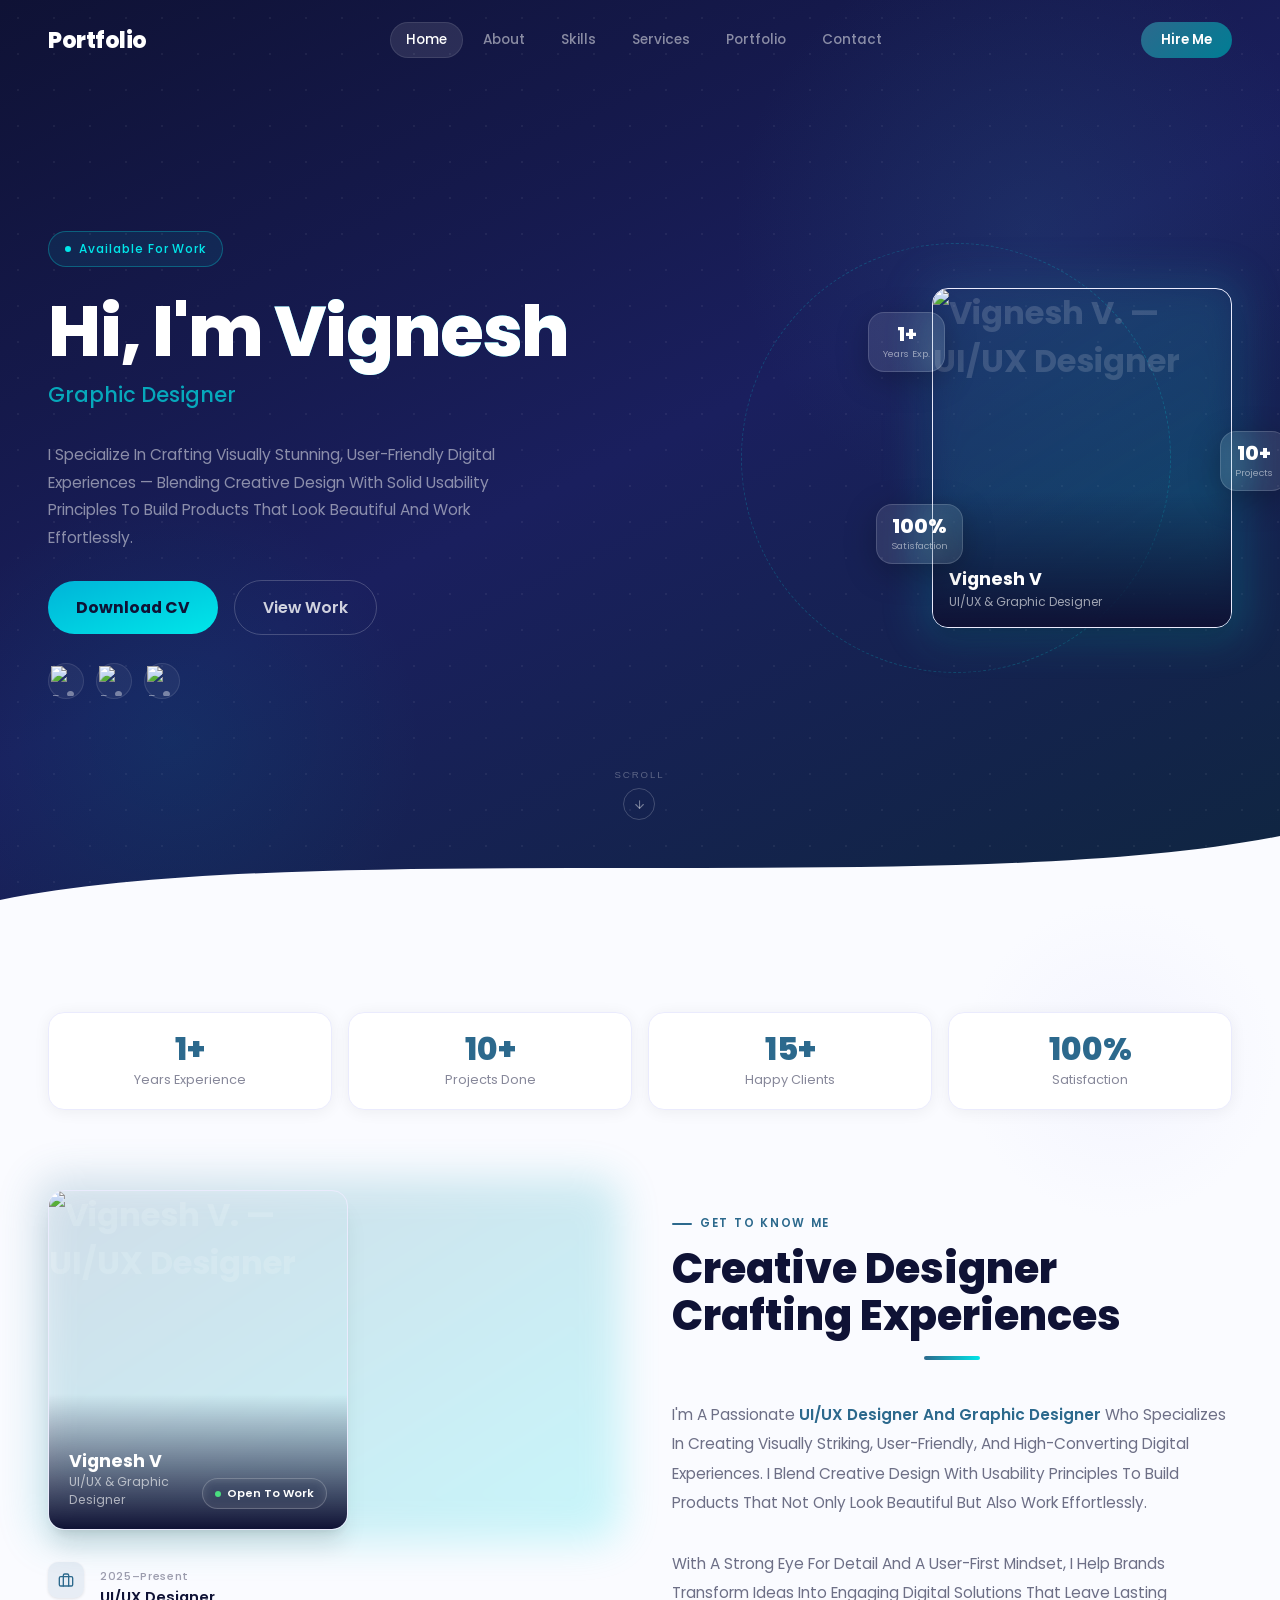
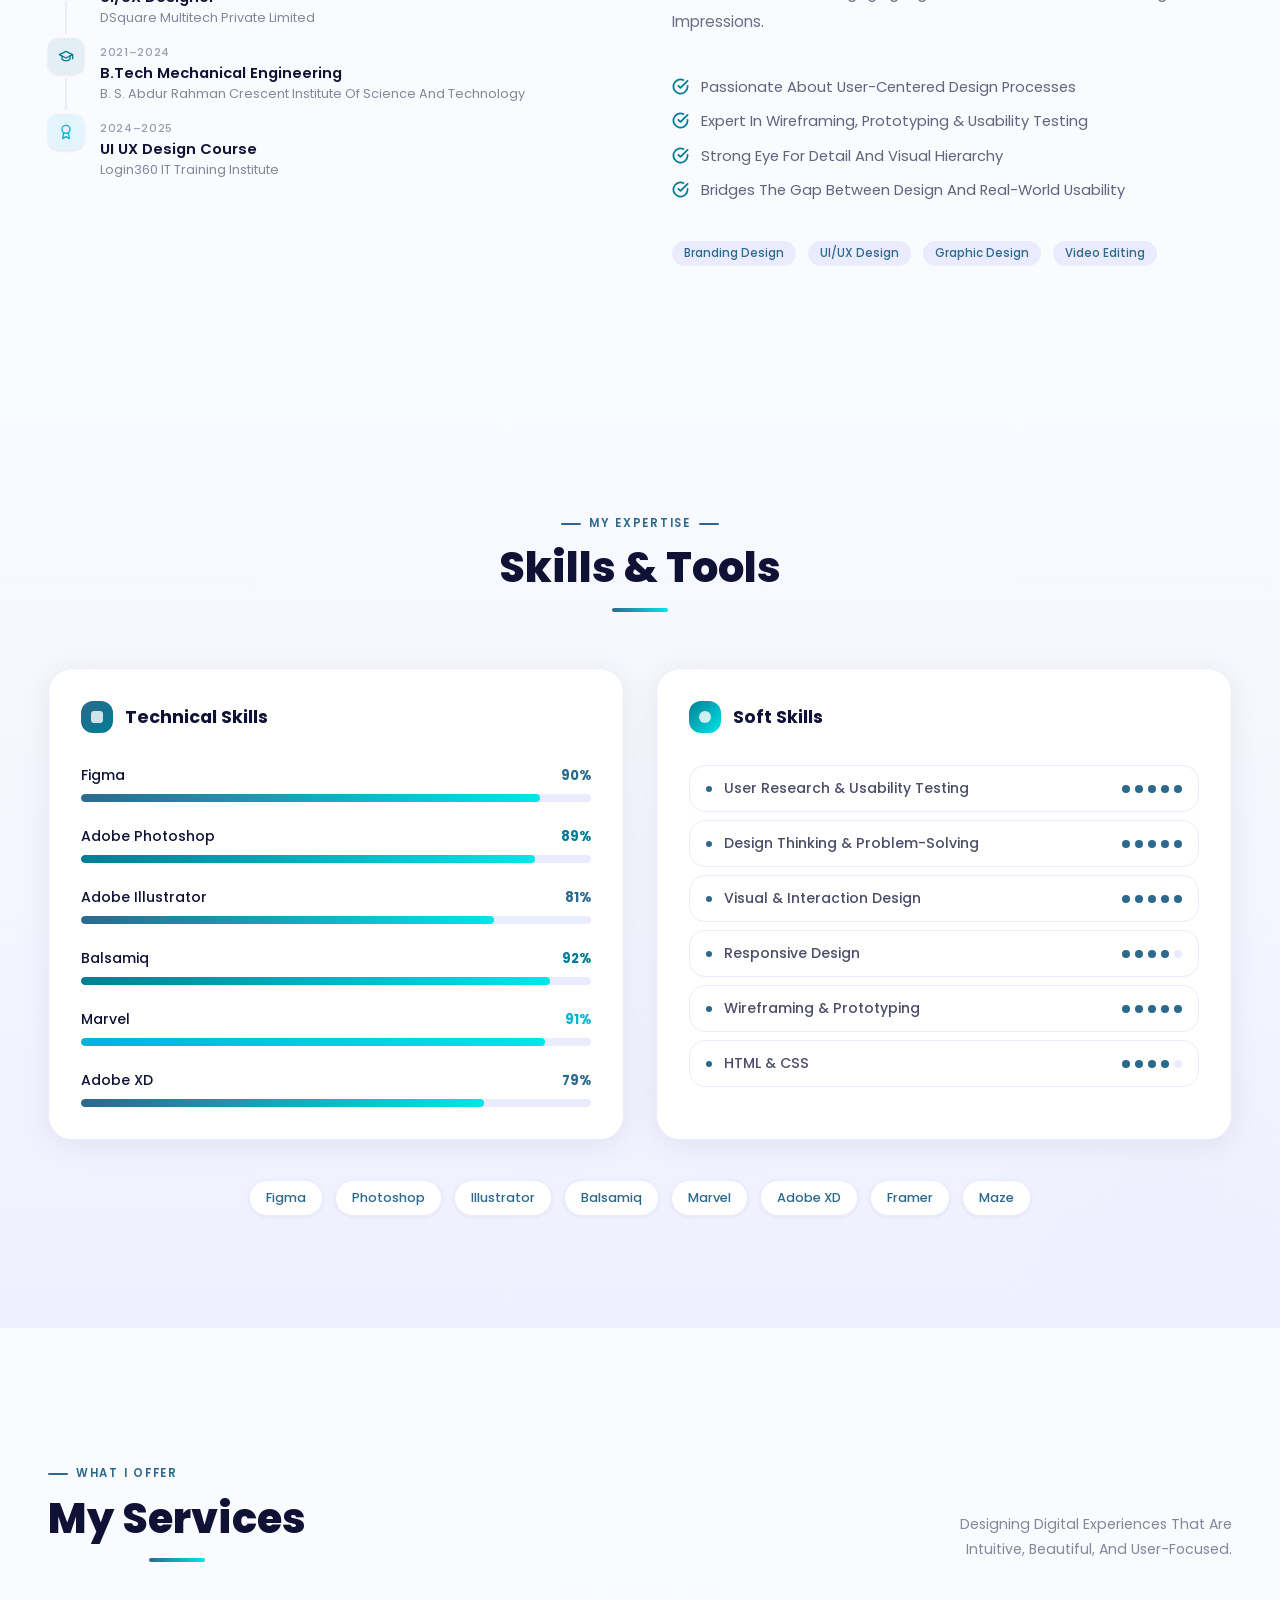
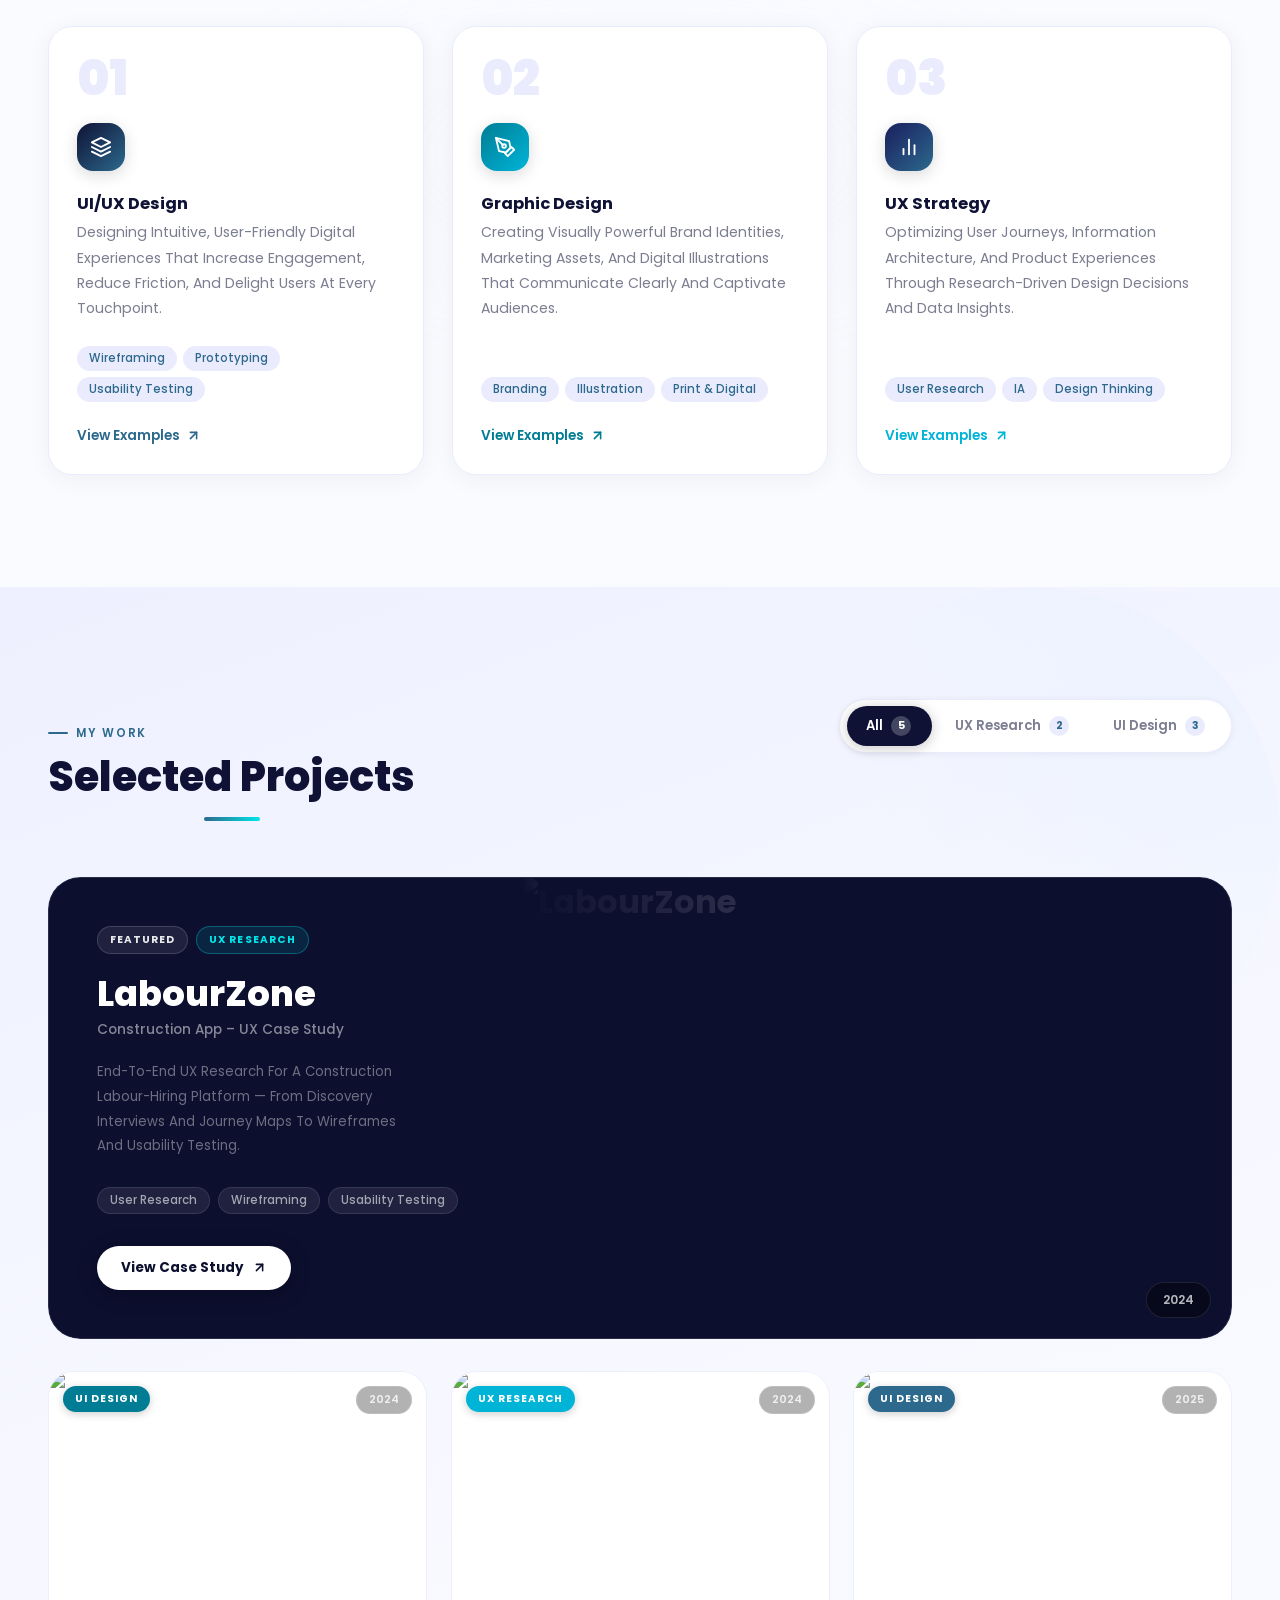
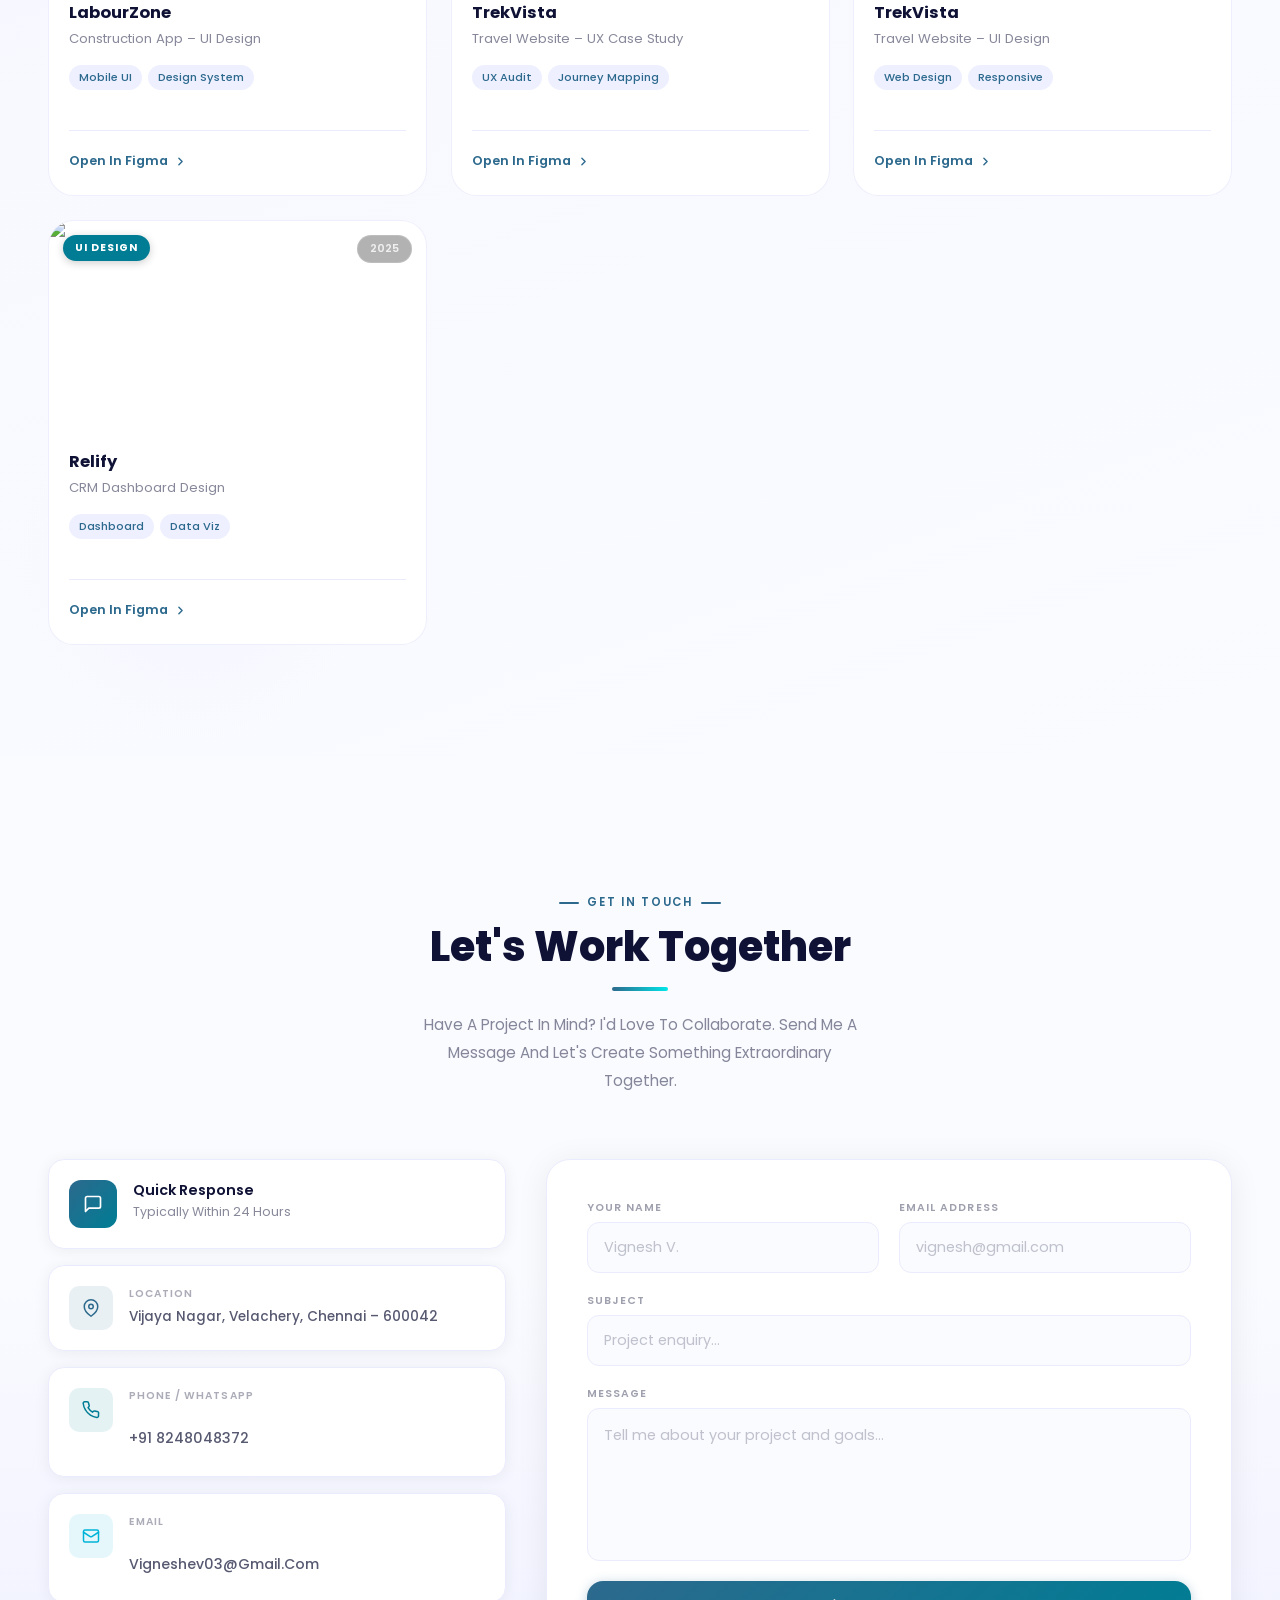
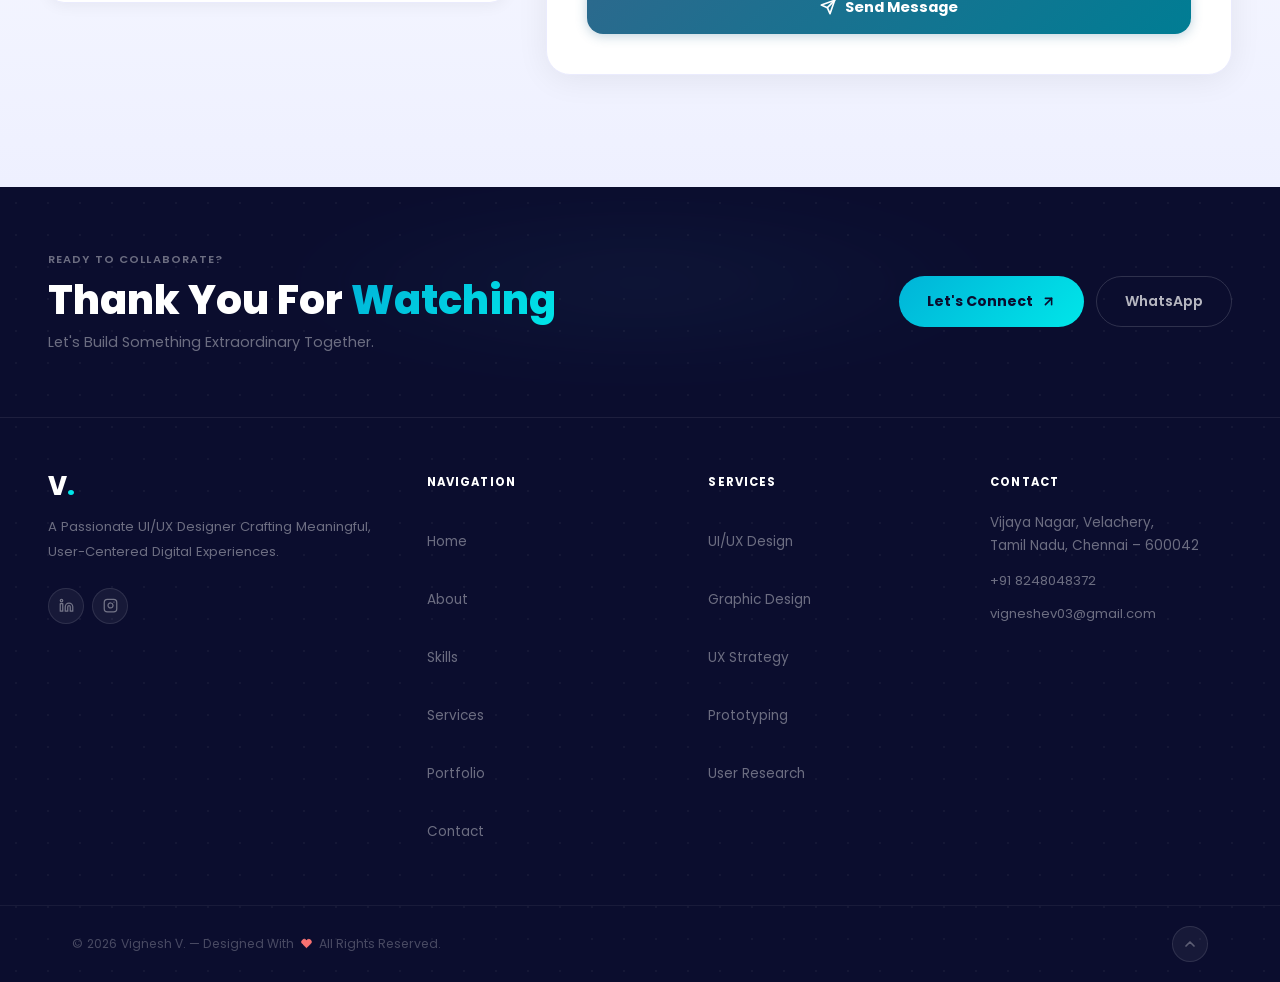
==== File.html @ fbe0ba3a "Add files via upload create personal project" ====
<!DOCTYPE html>
<html lang="en">
<head>
  <meta charset="UTF-8" />
  <meta name="viewport" content="width=device-width, initial-scale=1.0" />
  <title>Navbar — Vignesh V. | UI/UX Designer</title>
  <link rel="stylesheet" href="./File.css" />
  <link rel="preconnect" href="https://fonts.googleapis.com" />
  <link rel="preconnect" href="https://fonts.gstatic.com" crossorigin />
  <link href="https://fonts.googleapis.com/css2?family=Poppins:wght@300;400;500;600;700;800;900&display=swap" rel="stylesheet" />
</head>
<body>

  <!-- ═══════════════════════════════════════════════
       SCROLL PROGRESS BAR  (fixed, above navbar)
  ════════════════════════════════════════════════ -->
  <div class="scroll-progress" id="scrollProgress" aria-hidden="true"></div>


  <!-- ═══════════════════════════════════════════════
       NAVBAR
  ════════════════════════════════════════════════ -->
  <nav class="navbar" id="navbar" role="navigation" aria-label="Main navigation">
    <div class="nav-inner">

      <!-- ── Logo ─────────────────────────────────── -->
      <a href="#home" class="nav-logo" onclick="handleNavClick('#home', event)" aria-label="Go to top">
        Portfolio<span class="logo-dot"></span>
      </a>

      <!-- ── Desktop links ─────────────────────────── -->
      <ul class="nav-links" id="navLinks" role="list">
        <li><a href="#home"      class="nav-link" data-section="home"      onclick="handleNavClick('#home',      event)"><span class="link-pill" aria-hidden="true"></span><span class="link-label">Home</span></a></li>
        <li><a href="#about"     class="nav-link" data-section="about"     onclick="handleNavClick('#about',     event)"><span class="link-pill" aria-hidden="true"></span><span class="link-label">About</span></a></li>
        <li><a href="#skills"    class="nav-link" data-section="skills"    onclick="handleNavClick('#skills',    event)"><span class="link-pill" aria-hidden="true"></span><span class="link-label">Skills</span></a></li>
        <li><a href="#services"  class="nav-link" data-section="services"  onclick="handleNavClick('#services',  event)"><span class="link-pill" aria-hidden="true"></span><span class="link-label">Services</span></a></li>
        <li><a href="#portfolio" class="nav-link" data-section="portfolio" onclick="handleNavClick('#portfolio', event)"><span class="link-pill" aria-hidden="true"></span><span class="link-label">Portfolio</span></a></li>
        <li><a href="#contact"   class="nav-link" data-section="contact"   onclick="handleNavClick('#contact',   event)"><span class="link-pill" aria-hidden="true"></span><span class="link-label">Contact</span></a></li>
      </ul>

      <!-- ── Right: Hire Me + Hamburger ─────────────── -->
      <div class="nav-right">
        <!-- Desktop CTA -->
        <a
          href="#contact"
          class="btn-hire"
          onclick="handleNavClick('#contact', event)"
          aria-label="Hire Vignesh"
        >
          Hire Me
        </a>

        <!-- Hamburger (mobile only) -->
        <button
          class="hamburger"
          id="hamburger"
          type="button"
          aria-label="Open menu"
          aria-expanded="false"
          aria-controls="mobileMenu"
          onclick="toggleMobile()"
        >
          <!-- Menu icon -->
          <svg class="ham-icon ham-icon--menu" id="iconMenu"
            xmlns="http://www.w3.org/2000/svg" width="18" height="18"
            viewBox="0 0 24 24" fill="none" stroke="currentColor"
            stroke-width="2" stroke-linecap="round" stroke-linejoin="round"
            aria-hidden="true">
            <line x1="3" y1="6"  x2="21" y2="6"></line>
            <line x1="3" y1="12" x2="21" y2="12"></line>
            <line x1="3" y1="18" x2="21" y2="18"></line>
          </svg>
          <!-- X (close) icon -->
          <svg class="ham-icon ham-icon--close" id="iconClose"
            xmlns="http://www.w3.org/2000/svg" width="18" height="18"
            viewBox="0 0 24 24" fill="none" stroke="currentColor"
            stroke-width="2" stroke-linecap="round" stroke-linejoin="round"
            aria-hidden="true">
            <line x1="18" y1="6"  x2="6"  y2="18"></line>
            <line x1="6"  y1="6"  x2="18" y2="18"></line>
          </svg>
        </button>
      </div>
    </div>

    <!-- ── Mobile menu ───────────────────────────── -->
    <div class="mobile-menu" id="mobileMenu" aria-hidden="true" role="dialog" aria-label="Mobile navigation">
      <ul class="mobile-list" role="list">

        <li class="mobile-item" style="--mi: 0">
          <a href="#home"      class="mobile-link" data-section="home"      onclick="handleNavClick('#home',      event)">
            <span class="mobile-accent-bar" aria-hidden="true"></span>
            <span class="mobile-dot" aria-hidden="true"></span>
            <span class="mobile-label">Home</span>
            <span class="mobile-shimmer" aria-hidden="true"></span>
          </a>
        </li>

        <li class="mobile-item" style="--mi: 1">
          <a href="#about"     class="mobile-link" data-section="about"     onclick="handleNavClick('#about',     event)">
            <span class="mobile-accent-bar" aria-hidden="true"></span>
            <span class="mobile-dot" aria-hidden="true"></span>
            <span class="mobile-label">About</span>
            <span class="mobile-shimmer" aria-hidden="true"></span>
          </a>
        </li>

        <li class="mobile-item" style="--mi: 2">
          <a href="#skills"    class="mobile-link" data-section="skills"    onclick="handleNavClick('#skills',    event)">
            <span class="mobile-accent-bar" aria-hidden="true"></span>
            <span class="mobile-dot" aria-hidden="true"></span>
            <span class="mobile-label">Skills</span>
            <span class="mobile-shimmer" aria-hidden="true"></span>
          </a>
        </li>

        <li class="mobile-item" style="--mi: 3">
          <a href="#services"  class="mobile-link" data-section="services"  onclick="handleNavClick('#services',  event)">
            <span class="mobile-accent-bar" aria-hidden="true"></span>
            <span class="mobile-dot" aria-hidden="true"></span>
            <span class="mobile-label">Services</span>
            <span class="mobile-shimmer" aria-hidden="true"></span>
          </a>
        </li>

        <li class="mobile-item" style="--mi: 4">
          <a href="#portfolio" class="mobile-link" data-section="portfolio" onclick="handleNavClick('#portfolio', event)">
            <span class="mobile-accent-bar" aria-hidden="true"></span>
            <span class="mobile-dot" aria-hidden="true"></span>
            <span class="mobile-label">Portfolio</span>
            <span class="mobile-shimmer" aria-hidden="true"></span>
          </a>
        </li>

        <li class="mobile-item" style="--mi: 5">
          <a href="#contact"   class="mobile-link" data-section="contact"   onclick="handleNavClick('#contact',   event)">
            <span class="mobile-accent-bar" aria-hidden="true"></span>
            <span class="mobile-dot" aria-hidden="true"></span>
            <span class="mobile-label">Contact</span>
            <span class="mobile-shimmer" aria-hidden="true"></span>
          </a>
        </li>

        <!-- Mobile Hire Me -->
        <li class="mobile-hire-row">
          <a
            href="#contact"
            class="mobile-hire-btn"
            onclick="handleNavClick('#contact', event)"
          >
            Hire Me
          </a>
        </li>

      </ul>
    </div><!-- /mobile-menu -->
  </nav>


  <!-- ═══════════════════════════════════════════════
       DEMO SECTIONS  (so scroll behaviour is visible)
  ════════════════════════════════════════════════ -->
  <section id="home"      class="demo-section" style="background:#0F1235;">
  <div>
      <!-- ═══════════════════════════════════════════════
       HERO SECTION
  ════════════════════════════════════════════════ -->
  <section id="home" class="hero-section">

    <!-- Dot-grid texture -->
    <div class="hero-dots" aria-hidden="true"></div>

    <!-- Glow blobs -->
    <div class="hero-blob hero-blob--tr" aria-hidden="true"></div>
    <div class="hero-blob hero-blob--bl" aria-hidden="true"></div>

    <!-- ── CONTENT ────────────────────────────────── -->
    <div class="hero-container">
      <div class="hero-grid">

        <!-- ── LEFT COLUMN ──────────────────────────── -->
        <div class="hero-left">

          <!-- Available badge -->
          <div class="anim-item" style="--i:0">
            <span class="avail-badge">
              <span class="avail-dot" aria-hidden="true"></span>
              Available for Work
            </span>
          </div>

          <!-- Heading + cycling role -->
          <div class="anim-item" style="--i:1">
            <h1 class="hero-title">
              Hi, I'm <span class="name-gradient">Vignesh</span>
            </h1>

            <!-- Cycling role ticker -->
            <div class="role-ticker" aria-live="polite" aria-atomic="true">
              <span class="role-text" id="roleText">UI/UX Designer</span>
            </div>
          </div>

          <!-- Description -->
          <p class="hero-desc anim-item" style="--i:2">
            I specialize in crafting visually stunning, user-friendly digital
            experiences — blending creative design with solid usability principles
            to build products that look beautiful and work effortlessly.
          </p>

          <!-- CTA buttons -->
          <div class="hero-ctas anim-item" style="--i:3">
            <a
              href="https://wa.me/918248048372"
              target="_blank"
              rel="noopener noreferrer"
              class="btn-cyan"
            >
              Download CV
            </a>
            <a
              href="#portfolio"
              class="btn-outline"
              onclick="smoothTo('portfolio', event)"
            >
              View Work
            </a>
          </div>

          <!-- Social row -->
          <div class="social-row anim-item" style="--i:4">
            <div class="social-icons">

              <!-- LinkedIn -->
              <a
                href="https://www.linkedin.com/in/vignesh-v-ev03/"
                target="_blank"
                rel="noopener noreferrer"
                class="social-btn"
                aria-label="LinkedIn"
              >
              <img src="Images/linkedin.png" alt="linkedin" class="iconsize">
              </a>

              <!-- Instagram -->
              <a
                href="https://instagram.com/grafizen_stylz"
                target="_blank"
                rel="noopener noreferrer"
                class="social-btn"
                aria-label="Instagram"
              >
               <img src="Images/instagram.png" alt="linkedin" class="iconsize">
              </a>
              <!-- WHATSAPP -->
              <a
                href="https://wa.me/918248048372"
                target="_blank"
                rel="noopener noreferrer"
                class="social-btn"
                aria-label="Whatsapp"
              >
               <img src="Images/whatsapp.png" alt="linkedin" class="iconsize">
              </a>


            </div>
          </div>
        </div><!-- /hero-left -->


        <!-- ── RIGHT COLUMN — Portrait ─────────────── -->
        <div class="hero-right anim-portrait">

          <!-- Rotating dashed ring -->
          <div class="ring-spin" aria-hidden="true"></div>

          <!-- Portrait wrapper (anchors floating chips) -->
          <div class="portrait-wrap">

            <!-- Glow behind card -->
            <div class="portrait-glow" aria-hidden="true"></div>

            <!-- Card -->
            <div class="portrait-card">
              <!--
                Replace src with your own photo.
                Original: figma:asset/68ceb7bed05268b9e80538b6e86e55abcb5ccb74.png
              -->
              <img
                src="Images/me.jpg"
                alt="Vignesh V. — UI/UX Designer"
                class="portrait-img"
              />
              <!-- Bottom overlay -->
              <div class="portrait-overlay" aria-hidden="true"></div>
              <!-- Name tag -->
              <div class="portrait-namebox">
                <p class="portrait-name">Vignesh V</p>
                <p class="portrait-role-tag">UI/UX &amp; Graphic Designer</p>
              </div>
            </div>

            <!-- Floating stat chips -->
            <div class="stat-chip stat-chip--tl anim-chip" style="--chip-delay: 1.0s" aria-label="3+ Years Experience">
              <span class="chip-value">1+</span>
              <span class="chip-label">Years Exp.</span>
            </div>

            <div class="stat-chip stat-chip--mr anim-chip" style="--chip-delay: 1.15s" aria-label="20+ Projects">
              <span class="chip-value">10+</span>
              <span class="chip-label">Projects</span>
            </div>

            <div class="stat-chip stat-chip--bl anim-chip" style="--chip-delay: 1.3s" aria-label="100% Satisfaction">
              <span class="chip-value">100%</span>
              <span class="chip-label">Satisfaction</span>
            </div>

          </div><!-- /portrait-wrap -->
        </div><!-- /hero-right -->

      </div><!-- /hero-grid -->
    </div><!-- /hero-container -->


    <!-- ── SCROLL CUE ─────────────────────────────── -->
    <button
      class="scroll-cue anim-scroll"
      onclick="smoothTo('about', event)"
      aria-label="Scroll down to About section"
    >
      <span class="scroll-label">Scroll</span>
      <span class="scroll-circle">
        <!-- ArrowDown icon -->
        <svg xmlns="http://www.w3.org/2000/svg" width="13" height="13"
          viewBox="0 0 24 24" fill="none" stroke="currentColor"
          stroke-width="2" stroke-linecap="round" stroke-linejoin="round"
          aria-hidden="true">
          <line x1="12" y1="5" x2="12" y2="19"></line>
          <polyline points="19 12 12 19 5 12"></polyline>
        </svg>
      </span>
    </button>


    <!-- ── BOTTOM WAVE ────────────────────────────── -->
    <div class="hero-wave" aria-hidden="true">
      <svg viewBox="0 0 1690 64" preserveAspectRatio="none" xmlns="http://www.w3.org/2000/svg">
        <path d="M0 64C422 0 1267 64 1690 0V64H0Z" fill="#FAFBFF" />
      </svg>
    </div>

  </section><!-- /hero-section -->


  <!-- ─── Scripts ────────────────────────────────── -->
  <script>
    /* ── 1. Smooth scroll helper ─────────────────── */
    function smoothTo(id, event) {
      if (event) event.preventDefault();
      var el = document.getElementById(id);
      if (el) el.scrollIntoView({ behavior: 'smooth' });
    }

    /* ── 2. Cycling role text ─────────────────────── */
    (function () {
      var roles = [
        'UI/UX Designer',
        'Graphic Designer',
        'Product Designer',
        'Visual Storyteller'
      ];
      var idx   = 0;
      var el    = document.getElementById('roleText');

      function cycleRole() {
        /* Slide out upward */
        el.classList.add('role-exit');

        setTimeout(function () {
          idx = (idx + 1) % roles.length;
          el.textContent = roles[idx];
          el.classList.remove('role-exit');
          el.classList.add('role-enter');

          /* Clean enter class once animation finishes */
          setTimeout(function () {
            el.classList.remove('role-enter');
          }, 380);
        }, 380);
      }

      setInterval(cycleRole, 2800);
    })();
  </script>
  </div>
  </section>
  <section id="about"     class="demo-section" style="background:#111840;">
    <div>

  <!-- ═══════════════════════════════════════════
       ABOUT SECTION
  ════════════════════════════════════════════ -->
  <section id="about" class="about-section">

    <!-- Decorative radial blob (top-right) -->
    <div class="about-decor-blob" aria-hidden="true"></div>

    <div class="about-container">

      <!-- ── STATS ROW ─────────────────────────── -->
      <div class="stats-grid" id="statsGrid">

        <div class="stat-card animate-item" style="--delay: 0s">
          <p class="stat-value" style="color: #2C698D;">1+</p>
          <p class="stat-label">Years Experience</p>
        </div>

        <div class="stat-card animate-item" style="--delay: 0.09s">
          <p class="stat-value" style="color: #2C698D;">10+</p>
          <p class="stat-label">Projects Done</p>
        </div>

        <div class="stat-card animate-item" style="--delay: 0.18s">
          <p class="stat-value" style="color: #2C698D;">15+</p>
          <p class="stat-label">Happy Clients</p>
        </div>

        <div class="stat-card animate-item" style="--delay: 0.27s">
          <p class="stat-value" style="color: #2C698D;">100%</p>
          <p class="stat-label">Satisfaction</p>
        </div>

      </div><!-- /stats-grid -->


      <!-- ── TWO-COLUMN ────────────────────────── -->
      <div class="about-grid">

        <!-- LEFT — Portrait + Timeline -->
        <div class="about-left animate-item" style="--delay: 0.18s">

          <!-- Portrait card -->
          <div class="portrait-wrap">
            <div class="portrait-glow" aria-hidden="true"></div>
            <div class="portrait-card">
              <!--
                Replace the src below with your own photo.
                Original: figma:asset/68ceb7bed05268b9e80538b6e86e55abcb5ccb74.png
              -->
              <img
                src="Images/me.jpg"
                alt="Vignesh V. — UI/UX Designer"
                class="portrait-img"
              />
              <div class="portrait-overlay" aria-hidden="true"></div>
              <div class="portrait-footer">
                <div class="portrait-name-block">
                  <p class="portrait-name">Vignesh V</p>
                  <p class="portrait-role">UI/UX &amp; Graphic Designer</p>
                </div>
                <span class="open-badge">
                  <span class="open-dot" aria-hidden="true"></span>
                  Open to work
                </span>
              </div>
            </div>
          </div><!-- /portrait-wrap -->

          <!-- Timeline -->
          <div class="timeline">

            <div class="timeline-item animate-item" style="--delay: 0.35s">
              <div class="timeline-track">
                <div class="timeline-icon" style="background: rgba(44,105,141,0.09);">
                  <!-- Briefcase icon -->
                  <svg xmlns="http://www.w3.org/2000/svg" width="16" height="16" viewBox="0 0 24 24" fill="none" stroke="#2C698D" stroke-width="2" stroke-linecap="round" stroke-linejoin="round">
                    <rect x="2" y="7" width="20" height="14" rx="2" ry="2"></rect>
                    <path d="M16 21V5a2 2 0 0 0-2-2h-4a2 2 0 0 0-2 2v16"></path>
                  </svg>
                </div>
                <div class="timeline-connector" aria-hidden="true"></div>
              </div>
              <div class="timeline-body">
                <p class="timeline-year">2025–Present</p>
                <p class="timeline-title">UI/UX Designer</p>
                <p class="timeline-sub">DSquare Multitech Private Limited</p>
              </div>
            </div>

            <div class="timeline-item animate-item" style="--delay: 0.45s">
              <div class="timeline-track">
                <div class="timeline-icon" style="background: rgba(0,125,148,0.09);">
                  <!-- GraduationCap icon -->
                  <svg xmlns="http://www.w3.org/2000/svg" width="16" height="16" viewBox="0 0 24 24" fill="none" stroke="#007D94" stroke-width="2" stroke-linecap="round" stroke-linejoin="round">
                    <path d="M22 10v6M2 10l10-5 10 5-10 5z"></path>
                    <path d="M6 12v5c3 3 9 3 12 0v-5"></path>
                  </svg>
                </div>
                <div class="timeline-connector" aria-hidden="true"></div>
              </div>
              <div class="timeline-body">
                <p class="timeline-year">2021–2024</p>
                <p class="timeline-title">B.Tech Mechanical Engineering</p>
                <p class="timeline-sub">B. S. Abdur Rahman Crescent Institute Of Science And Technology</p>
              </div>
            </div>

            <div class="timeline-item animate-item" style="--delay: 0.55s">
              <div class="timeline-track">
                <div class="timeline-icon" style="background: rgba(0,180,216,0.09);">
                  <!-- Award icon -->
                  <svg xmlns="http://www.w3.org/2000/svg" width="16" height="16" viewBox="0 0 24 24" fill="none" stroke="#00B4D8" stroke-width="2" stroke-linecap="round" stroke-linejoin="round">
                    <circle cx="12" cy="8" r="6"></circle>
                    <path d="M15.477 12.89L17 22l-5-3-5 3 1.523-9.11"></path>
                  </svg>
                </div>
                <!-- No connector for last item -->
              </div>
              <div class="timeline-body">
                <p class="timeline-year">2024–2025</p>
                <p class="timeline-title">UI UX Design course</p>
                <p class="timeline-sub">Login360 IT Training Institute </p>
              </div>
            </div>

          </div><!-- /timeline -->
        </div><!-- /about-left -->


        <!-- RIGHT — Bio -->
        <div class="about-right animate-item" style="--delay: 0.22s">

          <!-- Section heading -->
          <div class="section-heading">
            <span class="eyebrow">
              <span class="eyebrow-line" aria-hidden="true"></span>
              Get to Know Me
            </span>
            <h2 class="section-title">
              Creative Designer<br />Crafting Experiences
            </h2>
            <div class="heading-bar" aria-hidden="true"></div>
          </div>

          <!-- Bio -->
          <p class="bio-text">
            I'm a passionate
            <strong class="bio-highlight">UI/UX Designer and Graphic Designer</strong>
            who specializes in creating visually striking, user-friendly, and high-converting
            digital experiences. I blend creative design with usability principles to build
            products that not only look beautiful but also work effortlessly.
          </p>
          <p class="bio-text bio-text--spacer">
            With a strong eye for detail and a user-first mindset, I help brands transform
            ideas into engaging digital solutions that leave lasting impressions.
          </p>

          <!-- Highlights -->
          <ul class="highlights-list">

            <li class="highlight-item animate-item" style="--delay: 0.5s">
              <span class="check-icon" aria-hidden="true">
                <svg xmlns="http://www.w3.org/2000/svg" width="17" height="17" viewBox="0 0 24 24" fill="none" stroke="#007D94" stroke-width="2.5" stroke-linecap="round" stroke-linejoin="round">
                  <path d="M22 11.08V12a10 10 0 1 1-5.93-9.14"></path>
                  <polyline points="22 4 12 14.01 9 11.01"></polyline>
                </svg>
              </span>
              <span>Passionate about user-centered design processes</span>
            </li>

            <li class="highlight-item animate-item" style="--delay: 0.58s">
              <span class="check-icon" aria-hidden="true">
                <svg xmlns="http://www.w3.org/2000/svg" width="17" height="17" viewBox="0 0 24 24" fill="none" stroke="#007D94" stroke-width="2.5" stroke-linecap="round" stroke-linejoin="round">
                  <path d="M22 11.08V12a10 10 0 1 1-5.93-9.14"></path>
                  <polyline points="22 4 12 14.01 9 11.01"></polyline>
                </svg>
              </span>
              <span>Expert in wireframing, prototyping &amp; usability testing</span>
            </li>

            <li class="highlight-item animate-item" style="--delay: 0.66s">
              <span class="check-icon" aria-hidden="true">
                <svg xmlns="http://www.w3.org/2000/svg" width="17" height="17" viewBox="0 0 24 24" fill="none" stroke="#007D94" stroke-width="2.5" stroke-linecap="round" stroke-linejoin="round">
                  <path d="M22 11.08V12a10 10 0 1 1-5.93-9.14"></path>
                  <polyline points="22 4 12 14.01 9 11.01"></polyline>
                </svg>
              </span>
              <span>Strong eye for detail and visual hierarchy</span>
            </li>

            <li class="highlight-item animate-item" style="--delay: 0.74s">
              <span class="check-icon" aria-hidden="true">
                <svg xmlns="http://www.w3.org/2000/svg" width="17" height="17" viewBox="0 0 24 24" fill="none" stroke="#007D94" stroke-width="2.5" stroke-linecap="round" stroke-linejoin="round">
                  <path d="M22 11.08V12a10 10 0 1 1-5.93-9.14"></path>
                  <polyline points="22 4 12 14.01 9 11.01"></polyline>
                </svg>
              </span>
              <span>Bridges the gap between design and real-world usability</span>
            </li>

          </ul>

          <!-- Tag pills -->
          <div class="tag-row">
            <span class="tag tag--light">Branding Design</span>
            <span class="tag tag--accent">UI/UX Design</span>
            <span class="tag tag--light">Graphic Design</span>
            <span class="tag tag--accent">Video Editing</span>
          </div>

        </div><!-- /about-right -->
      </div><!-- /about-grid -->
    </div><!-- /about-container -->
  </section>


  <!-- ─── Scroll-reveal script ───────────────── -->
  <script>
    (function () {
      const items = document.querySelectorAll('.animate-item');

      const observer = new IntersectionObserver(
        (entries) => {
          entries.forEach((entry) => {
            if (entry.isIntersecting) {
              const el = entry.target;
              const delay = el.style.getPropertyValue('--delay') || '0s';
              el.style.animationDelay = delay;
              el.classList.add('is-visible');
              observer.unobserve(el);
            }
          });
        },
        { threshold: 0.08 }
      );

      items.forEach((el) => observer.observe(el));
    })();
  </script>

    </div>
  </section>
  <section id="skills"    class="demo-section" style="background:#0F1235;">
    <div>

<!-- ═══════════════════════════════════════════════
     SKILLS SECTION
════════════════════════════════════════════════ -->
<section id="skills" class="skills-section">

  <!-- Bottom-right decorative blob -->
  <div class="sk-blob" aria-hidden="true"></div>

  <div class="sk-container">

    <!-- ── HEADER ──────────────────────────────── -->
    <div class="sk-header animate-item" style="--delay:0s" id="skHeader">
      <span class="eyebrow">
        <span class="eyebrow-line" aria-hidden="true"></span>
        My Expertise
        <span class="eyebrow-line" aria-hidden="true"></span>
      </span>
      <h2 class="section-title">Skills &amp; Tools</h2>
      <div class="heading-bar" aria-hidden="true"></div>
    </div>


    <!-- ── TWO-COLUMN GRID ────────────────────── -->
    <div class="sk-grid">

      <!-- ─── Technical Skills card ────────────── -->
      <div class="sk-card animate-item" style="--delay:0.18s" id="techCard">

        <!-- Card header -->
        <div class="sk-card-header">
          <div class="sk-card-icon sk-card-icon--tech" aria-hidden="true">
            <div class="sk-icon-inner sk-icon-inner--square"></div>
          </div>
          <h3 class="sk-card-title">Technical Skills</h3>
        </div>

        <!-- Skill bars — populated by JS -->
        <div class="skill-bars" id="skillBars"></div>

      </div><!-- /tech card -->


      <!-- ─── Soft Skills card ──────────────────── -->
      <div class="sk-card animate-item" style="--delay:0.30s" id="softCard">

        <!-- Card header -->
        <div class="sk-card-header">
          <div class="sk-card-icon sk-card-icon--soft" aria-hidden="true">
            <div class="sk-icon-inner sk-icon-inner--circle"></div>
          </div>
          <h3 class="sk-card-title">Soft Skills</h3>
        </div>

        <!-- Soft skill rows — populated by JS -->
        <div class="soft-rows" id="softRows"></div>

      </div><!-- /soft card -->

    </div><!-- /sk-grid -->


    <!-- ── TOOL TAGS ─────────────────────────── -->
    <div class="tool-tags animate-item" style="--delay:0.50s" id="toolTags" role="list" aria-label="Tools I use">
      <!-- populated by JS -->
    </div>

  </div><!-- /sk-container -->
</section>


<!-- ═══════════════════════════════════════════════
     SCRIPTS
════════════════════════════════════════════════ -->
<script>
/* ════════════════════════════════════════════════
   DATA
═════════════════════════════════════════════════ */
var TECH_SKILLS = [
  { name: 'Figma',              pct: 90, from: '#2C698D', to: '#00E6E9', label: '#2C698D' },
  { name: 'Adobe Photoshop',    pct: 89, from: '#007D94', to: '#00E6E9', label: '#007D94' },
  { name: 'Adobe Illustrator',  pct: 81, from: '#2C698D', to: '#00E6E9', label: '#2C698D' },
  { name: 'Balsamiq',           pct: 92, from: '#007D94', to: '#00E6E9', label: '#007D94' },
  { name: 'Marvel',             pct: 91, from: '#00B4D8', to: '#00E6E9', label: '#00B4D8' },
  { name: 'Adobe XD',           pct: 79, from: '#2C698D', to: '#00E6E9', label: '#2C698D' },
];

var SOFT_SKILLS = [
  { name: 'User Research & Usability Testing', level: 5 },
  { name: 'Design Thinking & Problem-Solving', level: 5 },
  { name: 'Visual & Interaction Design',       level: 5 },
  { name: 'Responsive Design',                 level: 4 },
  { name: 'Wireframing & Prototyping',         level: 5 },
  { name: 'HTML & CSS',                        level: 4 },
];

var TOOLS = ['Figma','Photoshop','Illustrator','Balsamiq','Marvel','Adobe XD','Framer','Maze'];

/* ════════════════════════════════════════════════
   BUILD SKILL BARS (static, width triggered later)
═════════════════════════════════════════════════ */
(function buildBars() {
  var container = document.getElementById('skillBars');
  container.innerHTML = TECH_SKILLS.map(function (s, i) {
    return (
      '<div class="skill-bar-wrap" data-pct="' + s.pct + '" data-from="' + s.from + '" data-to="' + s.to + '" data-label="' + s.label + '" data-index="' + i + '">' +
        '<div class="skill-bar-row">' +
          '<span class="skill-name">' + s.name + '</span>' +
          '<span class="skill-pct" id="pctLabel' + i + '" style="color:' + s.label + '">0%</span>' +
        '</div>' +
        '<div class="skill-track">' +
          '<div class="skill-fill" id="skillFill' + i + '" style="background: linear-gradient(90deg,' + s.from + ' 0%,' + s.to + ' 100%);"></div>' +
        '</div>' +
      '</div>'
    );
  }).join('');
})();

/* ════════════════════════════════════════════════
   BUILD SOFT SKILL ROWS (start hidden for slide-in)
═════════════════════════════════════════════════ */
(function buildSoft() {
  var container = document.getElementById('softRows');
  container.innerHTML = SOFT_SKILLS.map(function (s, i) {
    /* 5 dots */
    var dots = '';
    for (var d = 0; d < 5; d++) {
      dots += '<span class="dot' + (d < s.level ? ' dot--filled' : '') + '" aria-hidden="true"></span>';
    }
    return (
      '<div class="soft-row slide-item" style="--si:' + i + '; --slide-delay:' + (0.38 + i * 0.07) + 's" role="listitem">' +
        '<div class="soft-row-left">' +
          '<span class="soft-bullet" aria-hidden="true"></span>' +
          '<span class="soft-name">' + s.name + '</span>' +
        '</div>' +
        '<div class="dot-rating" aria-label="' + s.level + ' out of 5">' + dots + '</div>' +
      '</div>'
    );
  }).join('');
})();

/* ════════════════════════════════════════════════
   BUILD TOOL TAGS
═════════════════════════════════════════════════ */
(function buildTools() {
  var container = document.getElementById('toolTags');
  container.innerHTML = TOOLS.map(function (t, i) {
    return (
      '<span class="tool-pill pop-item" style="--pi:' + i + '; --pop-delay:' + (0.55 + i * 0.05) + 's" role="listitem">' + t + '</span>'
    );
  }).join('');
})();

/* ════════════════════════════════════════════════
   ANIMATE BARS — staggered width + counter
   Matches: setTimeout(()=> setWidth(pct), index*110+300)
═════════════════════════════════════════════════ */
function animateBars() {
  TECH_SKILLS.forEach(function (s, i) {
    var delay = i * 110 + 300; /* exact match to React component */
    setTimeout(function () {
      var fill  = document.getElementById('skillFill' + i);
      var label = document.getElementById('pctLabel' + i);
      if (fill)  fill.style.width  = s.pct + '%';
      if (label) label.textContent  = s.pct + '%';
    }, delay);
  });
}

/* ════════════════════════════════════════════════
   ANIMATE SOFT ROWS — slide in from x:20
═════════════════════════════════════════════════ */
function animateSoftRows() {
  document.querySelectorAll('.slide-item').forEach(function (el) {
    var delay = parseFloat(el.style.getPropertyValue('--slide-delay')) * 1000;
    setTimeout(function () {
      el.classList.add('slide-item--visible');
    }, delay);
  });
}

/* ════════════════════════════════════════════════
   ANIMATE TOOL PILLS — scale in staggered
═════════════════════════════════════════════════ */
function animateTools() {
  document.querySelectorAll('.pop-item').forEach(function (el) {
    var delay = parseFloat(el.style.getPropertyValue('--pop-delay')) * 1000;
    setTimeout(function () {
      el.classList.add('pop-item--visible');
    }, delay);
  });
}

/* ════════════════════════════════════════════════
   INTERSECTION OBSERVER
   — triggers header/cards fade-up
   — triggers bar + row + tool animations once
═════════════════════════════════════════════════ */
var barsTriggered = false;

(function initObservers() {
  /* 1. Section-level observer for skill bar + soft row triggers */
  var section = document.getElementById('skills');
  var sectionObs = new IntersectionObserver(function (entries) {
    entries.forEach(function (entry) {
      if (entry.isIntersecting && !barsTriggered) {
        barsTriggered = true;
        animateBars();
        animateSoftRows();
        animateTools();
        sectionObs.unobserve(section);
      }
    });
  }, { threshold: 0.08 });
  sectionObs.observe(section);

  /* 2. Per-element fade-up observer */
  var items    = document.querySelectorAll('.animate-item');
  var fadeObs  = new IntersectionObserver(function (entries) {
    entries.forEach(function (entry) {
      if (entry.isIntersecting) {
        var el = entry.target;
        el.style.animationDelay = el.style.getPropertyValue('--delay') || '0s';
        el.classList.add('is-visible');
        fadeObs.unobserve(el);
      }
    });
  }, { threshold: 0.08 });
  items.forEach(function (el) { fadeObs.observe(el); });
})();
</script>
    </div>
  </section>
  <section id="services"  class="demo-section" style="background:#111840;">
   <div>

<!-- ═══════════════════════════════════════════════
     SERVICES SECTION
════════════════════════════════════════════════ -->
<section id="services" class="services-section">

  <!-- Centre radial glow blob -->
  <div class="sv-blob" aria-hidden="true"></div>

  <div class="sv-container">

    <!-- ── HEADER ────────────────────────────────── -->
    <div class="sv-header animate-item" style="--delay:0s">

      <!-- Left: eyebrow + title -->
      <div class="sv-title-block">
        <span class="eyebrow">
          <span class="eyebrow-line" aria-hidden="true"></span>
          What I Offer
        </span>
        <h2 class="section-title">My Services</h2>
        <div class="heading-bar" aria-hidden="true"></div>
      </div>

      <!-- Right: tagline (desktop only) -->
      <p class="sv-tagline">
        Designing digital experiences that are<br />intuitive, beautiful, and user-focused.
      </p>

    </div><!-- /sv-header -->


    <!-- ── SERVICE CARDS ─────────────────────────── -->
    <div class="sv-grid">

      <!-- ─── Card 01: UI/UX Design ─────────────── -->
      <article
        class="service-card animate-item"
        style="--delay:0.32s"
        aria-label="UI/UX Design service"
      >
        <!-- Top gradient bar (scaleX on hover) -->
        <div
          class="card-top-bar"
          style="background: linear-gradient(90deg, #2C698D 0%, #00E6E9 100%);"
          aria-hidden="true"
        ></div>

        <div class="card-body">
          <!-- Background number -->
          <span class="card-num" aria-hidden="true">01</span>

          <!-- Icon -->
          <div
            class="card-icon"
            style="background: linear-gradient(135deg, #0F1235 0%, #2C698D 100%);"
            aria-hidden="true"
          >
            <!-- Layers icon -->
            <svg xmlns="http://www.w3.org/2000/svg" width="22" height="22" viewBox="0 0 24 24"
              fill="none" stroke="#ffffff" stroke-width="2" stroke-linecap="round" stroke-linejoin="round">
              <polygon points="12 2 2 7 12 12 22 7 12 2"></polygon>
              <polyline points="2 17 12 22 22 17"></polyline>
              <polyline points="2 12 12 17 22 12"></polyline>
            </svg>
          </div>

          <!-- Title -->
          <h3 class="card-title">UI/UX Design</h3>

          <!-- Description -->
          <p class="card-desc">
            Designing intuitive, user-friendly digital experiences that increase
            engagement, reduce friction, and delight users at every touchpoint.
          </p>

          <!-- Tags -->
          <div class="card-tags">
            <span class="tag">Wireframing</span>
            <span class="tag">Prototyping</span>
            <span class="tag">Usability Testing</span>
          </div>

          <!-- CTA link -->
          <a
            href="https://www.figma.com/proto/oJv3lxpfcZWmY52j4QhGLf/Untitled?node-id=8-282"
            target="_blank"
            rel="noopener noreferrer"
            class="view-link"
            style="--accent:#2C698D; color:#2C698D;"
            aria-label="View UI/UX Design examples on Figma"
          >
            View Examples
            <svg class="link-arrow" xmlns="http://www.w3.org/2000/svg" width="15" height="15"
              viewBox="0 0 24 24" fill="none" stroke="currentColor"
              stroke-width="2.5" stroke-linecap="round" stroke-linejoin="round" aria-hidden="true">
              <line x1="7" y1="17" x2="17" y2="7"></line>
              <polyline points="7 7 17 7 17 17"></polyline>
            </svg>
          </a>
        </div>
      </article>


      <!-- ─── Card 02: Graphic Design ───────────── -->
      <article
        class="service-card animate-item"
        style="--delay:0.46s"
        aria-label="Graphic Design service"
      >
        <div
          class="card-top-bar"
          style="background: linear-gradient(90deg, #007D94 0%, #00E6E9 100%);"
          aria-hidden="true"
        ></div>

        <div class="card-body">
          <span class="card-num" aria-hidden="true">02</span>

          <div
            class="card-icon"
            style="background: linear-gradient(135deg, #007D94 0%, #00B4D8 100%);"
            aria-hidden="true"
          >
            <!-- PenTool icon -->
            <svg xmlns="http://www.w3.org/2000/svg" width="22" height="22" viewBox="0 0 24 24"
              fill="none" stroke="#ffffff" stroke-width="2" stroke-linecap="round" stroke-linejoin="round">
              <path d="m12 19 7-7 3 3-7 7-3-3z"></path>
              <path d="m18 13-1.5-7.5L2 2l3.5 14.5L13 18l5-5z"></path>
              <path d="m2 2 7.586 7.586"></path>
              <circle cx="11" cy="11" r="2"></circle>
            </svg>
          </div>

          <h3 class="card-title">Graphic Design</h3>

          <p class="card-desc">
            Creating visually powerful brand identities, marketing assets, and
            digital illustrations that communicate clearly and captivate audiences.
          </p>

          <div class="card-tags">
            <span class="tag">Branding</span>
            <span class="tag">Illustration</span>
            <span class="tag">Print &amp; Digital</span>
          </div>

          <a
            href="https://www.behance.net/vigneshv90"
            target="_blank"
            rel="noopener noreferrer"
            class="view-link"
            style="--accent:#007D94; color:#007D94;"
            aria-label="View Graphic Design examples on Behance"
          >
            View Examples
            <svg class="link-arrow" xmlns="http://www.w3.org/2000/svg" width="15" height="15"
              viewBox="0 0 24 24" fill="none" stroke="currentColor"
              stroke-width="2.5" stroke-linecap="round" stroke-linejoin="round" aria-hidden="true">
              <line x1="7" y1="17" x2="17" y2="7"></line>
              <polyline points="7 7 17 7 17 17"></polyline>
            </svg>
          </a>
        </div>
      </article>


      <!-- ─── Card 03: UX Strategy ───────────────── -->
      <article
        class="service-card animate-item"
        style="--delay:0.60s"
        aria-label="UX Strategy service"
      >
        <div
          class="card-top-bar"
          style="background: linear-gradient(90deg, #1A1F5E 0%, #00B4D8 100%);"
          aria-hidden="true"
        ></div>

        <div class="card-body">
          <span class="card-num" aria-hidden="true">03</span>

          <div
            class="card-icon"
            style="background: linear-gradient(135deg, #1A1F5E 0%, #2C698D 100%);"
            aria-hidden="true"
          >
            <!-- BarChart2 icon -->
            <svg xmlns="http://www.w3.org/2000/svg" width="22" height="22" viewBox="0 0 24 24"
              fill="none" stroke="#ffffff" stroke-width="2" stroke-linecap="round" stroke-linejoin="round">
              <line x1="18" y1="20" x2="18" y2="10"></line>
              <line x1="12" y1="20" x2="12" y2="4"></line>
              <line x1="6"  y1="20" x2="6"  y2="14"></line>
            </svg>
          </div>

          <h3 class="card-title">UX Strategy</h3>

          <p class="card-desc">
            Optimizing user journeys, information architecture, and product experiences
            through research-driven design decisions and data insights.
          </p>

          <div class="card-tags">
            <span class="tag">User Research</span>
            <span class="tag">IA</span>
            <span class="tag">Design Thinking</span>
          </div>

          <a
            href="https://www.figma.com/proto/oJv3lxpfcZWmY52j4QhGLf/Untitled?node-id=8-186"
            target="_blank"
            rel="noopener noreferrer"
            class="view-link"
            style="--accent:#00B4D8; color:#00B4D8;"
            aria-label="View UX Strategy examples on Figma"
          >
            View Examples
            <svg class="link-arrow" xmlns="http://www.w3.org/2000/svg" width="15" height="15"
              viewBox="0 0 24 24" fill="none" stroke="currentColor"
              stroke-width="2.5" stroke-linecap="round" stroke-linejoin="round" aria-hidden="true">
              <line x1="7" y1="17" x2="17" y2="7"></line>
              <polyline points="7 7 17 7 17 17"></polyline>
            </svg>
          </a>
        </div>
      </article>

    </div><!-- /sv-grid -->
  </div><!-- /sv-container -->
</section>


<!-- ═══════════════════════════════════════════════
     SCRIPT — IntersectionObserver scroll-reveal
════════════════════════════════════════════════ -->
<script>
  (function () {
    var items    = document.querySelectorAll('.animate-item');
    var observer = new IntersectionObserver(function (entries) {
      entries.forEach(function (entry) {
        if (entry.isIntersecting) {
          var el = entry.target;
          /* apply the per-element delay stored in --delay */
          el.style.animationDelay = el.style.getPropertyValue('--delay') || '0s';
          el.classList.add('is-visible');
          observer.unobserve(el);
        }
      });
    }, { threshold: 0.08 });

    items.forEach(function (el) { observer.observe(el); });
  })();
</script>
   </div>
  </section>
  <section id="portfolio" class="demo-section" style="background:#0F1235;">
   <div>

<!-- ═══════════════════════════════════════════════
     PORTFOLIO SECTION
════════════════════════════════════════════════ -->
<section id="portfolio" class="portfolio-section">

  <!-- BG ornament blobs -->
  <div class="pf-blob pf-blob--tr" aria-hidden="true"></div>
  <div class="pf-blob pf-blob--bl" aria-hidden="true"></div>

  <div class="pf-container">

    <!-- ── HEADER ───────────────────────────────── -->
    <div class="pf-header animate-item" style="--delay:0s" id="pfHeader">

      <!-- Title block -->
      <div class="pf-title-block animate-item" style="--delay:0.1s">
        <span class="eyebrow">
          <span class="eyebrow-line" aria-hidden="true"></span>
          My Work
        </span>
        <h2 class="section-title">Selected Projects</h2>
        <div class="heading-bar" aria-hidden="true"></div>
      </div>

      <!-- Filter tabs -->
      <div class="filter-bar animate-item" style="--delay:0.2s" id="filterBar" role="group" aria-label="Filter projects">
        <!-- Sliding pill (moved by JS) -->
        <span class="filter-pill-bg" id="filterPillBg" aria-hidden="true"></span>

        <button class="filter-btn is-active" data-filter="All" onclick="setFilter('All',this)" type="button" aria-pressed="true">
          <span class="filter-label">All</span>
          <span class="filter-count" id="cntAll">5</span>
        </button>
        <button class="filter-btn" data-filter="UX" onclick="setFilter('UX',this)" type="button" aria-pressed="false">
          <span class="filter-label">UX Research</span>
          <span class="filter-count" id="cntUX">2</span>
        </button>
        <button class="filter-btn" data-filter="UI" onclick="setFilter('UI',this)" type="button" aria-pressed="false">
          <span class="filter-label">UI Design</span>
          <span class="filter-count" id="cntUI">3</span>
        </button>
      </div>
    </div><!-- /pf-header -->


    <!-- ── FEATURED CARD (rendered by JS) ────────── -->
    <div id="featuredWrap" class="featured-wrap"></div>


    <!-- ── PROJECT GRID (rendered by JS) ─────────── -->
    <div id="projectGrid" class="project-grid" role="list" aria-label="Projects"></div>


    <!-- ── EMPTY STATE ───────────────────────────── -->
    <div id="emptyState" class="empty-state hidden" aria-live="polite">
      No projects in this category yet.
    </div>

  </div><!-- /pf-container -->


  <!-- ══════════════════════════════════════════════
       LIGHTBOX MODAL
  ═══════════════════════════════════════════════ -->
  <div
    class="lb-backdrop hidden"
    id="lbBackdrop"
    role="dialog"
    aria-modal="true"
    aria-label="Project details"
    aria-hidden="true"
    onclick="closeLightbox(event)"
  >
    <div class="lb-modal" id="lbModal" onclick="event.stopPropagation()">

      <!-- Image -->
      <div class="lb-img-wrap">
        <img id="lbImage" src="" alt="" class="lb-img" />
        <div class="lb-img-overlay" aria-hidden="true"></div>

        <!-- Close button -->
        <button class="lb-close" id="lbCloseBtn" onclick="closeLightbox()" aria-label="Close project detail" type="button">
          <svg xmlns="http://www.w3.org/2000/svg" width="16" height="16" viewBox="0 0 24 24"
            fill="none" stroke="currentColor" stroke-width="2.5" stroke-linecap="round" stroke-linejoin="round" aria-hidden="true">
            <line x1="18" y1="6" x2="6" y2="18"></line>
            <line x1="6" y1="6" x2="18" y2="18"></line>
          </svg>
        </button>

        <!-- Type + Year badges over image -->
        <div class="lb-img-badges">
          <span class="lb-type-badge" id="lbTypeBadge"></span>
          <span class="lb-year-badge" id="lbYearBadge"></span>
        </div>
      </div>

      <!-- Scrollable body -->
      <div class="lb-body">

        <!-- Title -->
        <div>
          <h3 class="lb-title" id="lbTitle"></h3>
          <p class="lb-subtitle" id="lbSubtitle"></p>
        </div>

        <!-- Description -->
        <p class="lb-desc" id="lbDesc"></p>

        <!-- Tags -->
        <div class="lb-tags" id="lbTags"></div>

        <!-- Divider -->
        <div class="lb-divider" aria-hidden="true"></div>

        <!-- CTA row -->
        <div class="lb-cta-row">
          <a
            id="lbFigmaLink"
            href="#"
            target="_blank"
            rel="noopener noreferrer"
            class="lb-btn-primary"
          >
            <!-- Figma icon -->
            <svg xmlns="http://www.w3.org/2000/svg" width="16" height="16" viewBox="0 0 24 24"
              fill="none" stroke="currentColor" stroke-width="2" stroke-linecap="round" stroke-linejoin="round" aria-hidden="true">
              <path d="M5 5.5A3.5 3.5 0 0 1 8.5 2H12v7H8.5A3.5 3.5 0 0 1 5 5.5z"></path>
              <path d="M12 2h3.5a3.5 3.5 0 1 1 0 7H12V2z"></path>
              <path d="M12 12.5a3.5 3.5 0 1 1 7 0 3.5 3.5 0 1 1-7 0z"></path>
              <path d="M5 19.5A3.5 3.5 0 0 1 8.5 16H12v3.5a3.5 3.5 0 1 1-7 0z"></path>
              <path d="M5 12.5A3.5 3.5 0 0 1 8.5 9H12v7H8.5A3.5 3.5 0 0 1 5 12.5z"></path>
            </svg>
            Open in Figma
            <svg xmlns="http://www.w3.org/2000/svg" width="15" height="15" viewBox="0 0 24 24"
              fill="none" stroke="currentColor" stroke-width="2.5" stroke-linecap="round" stroke-linejoin="round" aria-hidden="true">
              <line x1="7" y1="17" x2="17" y2="7"></line>
              <polyline points="7 7 17 7 17 17"></polyline>
            </svg>
          </a>
          <button class="lb-btn-close" onclick="closeLightbox()" type="button">Close</button>
        </div>

      </div><!-- /lb-body -->
    </div><!-- /lb-modal -->
  </div><!-- /lb-backdrop -->

</section>


<!-- ═══════════════════════════════════════════════
     SCRIPTS
════════════════════════════════════════════════ -->
<script>
/* ════════════════════════════════════════════════
   PROJECT DATA
═════════════════════════════════════════════════ */
var PROJECTS = [
  {
    id: 1,
    title: "LabourZone",
    subtitle: "Construction App – UX Case Study",
    desc: "End-to-end UX research for a construction labour-hiring platform — from discovery interviews and journey maps to wireframes and usability testing.",
    type: "UX Research",
    year: "2024",
    category: "UX",
    image: "./Image/Frame 126.jpg",
    link: "https://www.figma.com/proto/DhtI1swPsRFTuEzAN8Nh1r/ux-case-study?node-id=1150-16283",
    tags: ["User Research", "Wireframing", "Usability Testing"],
    accentColor: "#2C698D",
    featured: true
  },
  {
    id: 2,
    title: "LabourZone",
    subtitle: "Construction App – UI Design",
    desc: "High-fidelity UI screens for iOS & Android covering onboarding, job listings, worker profiles, and real-time booking flows.",
    type: "UI Design",
    year: "2024",
    category: "UI",
    image:"Images/Frame127.jpg",
    link: "https://www.figma.com/proto/DhtI1swPsRFTuEzAN8Nh1r/ux-case-study?node-id=1250-4",
    tags: ["Mobile UI", "Design System", "Prototyping"],
    accentColor: "#007D94",
    featured: false
  },
  {
    id: 3,
    title: "TrekVista",
    subtitle: "Travel Website – UX Case Study",
    desc: "A comprehensive UX audit and redesign of a travel booking platform, focusing on reducing drop-off rates and improving booking conversion.",
    type: "UX Research",
    year: "2024",
    category: "UX",
    image: "Images/Frame129.jpg",
    link: "https://www.figma.com/proto/DhtI1swPsRFTuEzAN8Nh1r/ux-case-study?node-id=1152-30799",
    tags: ["UX Audit", "Journey Mapping", "Information Architecture"],
    accentColor: "#00B4D8",
    featured: false
  },
  {
    id: 4,
    title: "TrekVista",
    subtitle: "Travel Website – UI Design",
    desc: "Pixel-perfect responsive UI for a travel discovery and booking site — featuring a dynamic homepage, search, filters, and checkout.",
    type: "UI Design",
    year: "2025",
    category: "UI",
    image: "Images/Frame128.jpg",
    link: "https://www.figma.com/proto/DhtI1swPsRFTuEzAN8Nh1r/ux-case-study?node-id=1250-869",
    tags: ["Web Design", "Responsive", "Interaction Design"],
    accentColor: "#2C698D",
    featured: false
  },
  {
    id: 5,
    title: "Relify",
    subtitle: "CRM Dashboard Design",
    desc: "A data-dense yet clean CRM dashboard for sales teams — complex data tables, KPI widgets, pipeline views, and an activity feed.",
    type: "UI Design",
    year: "2025",
    category: "UI",
    image: "Images/Frame130.jpg",
    link: "https://www.figma.com/proto/bPXIC1hEV633Da0fHCG62K/Untitled?node-id=188-54",
    tags: ["Dashboard", "Data Viz", "SaaS UI"],
    accentColor: "#007D94",
    featured: false
  }
];

var currentFilter  = 'All';
var currentProject = null;

/* ════════════════════════════════════════════════
   FILTER PILL — position the sliding bg
═════════════════════════════════════════════════ */
function positionPill(btn) {
  var bar  = document.getElementById('filterBar');
  var pill = document.getElementById('filterPillBg');
  if (!bar || !pill || !btn) return;
  var barRect = bar.getBoundingClientRect();
  var btnRect = btn.getBoundingClientRect();
  pill.style.left  = (btnRect.left - barRect.left) + 'px';
  pill.style.width = btnRect.width + 'px';
}

/* ════════════════════════════════════════════════
   SET FILTER
═════════════════════════════════════════════════ */
function setFilter(value, btn) {
  if (value === currentFilter) return;
  currentFilter = value;

  /* Update button states */
  document.querySelectorAll('.filter-btn').forEach(function (b) {
    var active = b.dataset.filter === value;
    b.classList.toggle('is-active', active);
    b.setAttribute('aria-pressed', active ? 'true' : 'false');
  });

  /* Move pill */
  positionPill(btn);

  /* Re-render */
  renderFeatured();
  renderGrid();
}

/* ════════════════════════════════════════════════
   RENDER FEATURED CARD
═════════════════════════════════════════════════ */
function renderFeatured() {
  var wrap = document.getElementById('featuredWrap');
  if (!wrap) return;

  if (currentFilter !== 'All') {
    wrap.innerHTML = '';
    return;
  }

  var p = PROJECTS.find(function (x) { return x.featured; });
  if (!p) { wrap.innerHTML = ''; return; }

  var tagsHtml = p.tags.map(function (t) {
    return '<span class="feat-tag">' + escHtml(t) + '</span>';
  }).join('');

  wrap.innerHTML =
    '<div class="tilt-card featured-card-outer animate-fade" onclick="openLightbox(' + p.id + ')" role="button" tabindex="0" aria-label="View ' + escHtml(p.title) + ' project">' +
      '<div class="featured-inner">' +

        /* Left — content */
        '<div class="feat-content">' +
          '<div class="feat-badges">' +
            '<span class="badge badge--outline">Featured</span>' +
            '<span class="badge badge--teal">UX Research</span>' +
          '</div>' +
          '<h3 class="feat-title">' + escHtml(p.title) + '</h3>' +
          '<p class="feat-subtitle">' + escHtml(p.subtitle) + '</p>' +
          '<p class="feat-desc">' + escHtml(p.desc) + '</p>' +
          '<div class="feat-tags">' + tagsHtml + '</div>' +
          '<span class="feat-cta-btn" onclick="event.stopPropagation(); window.open(\'' + p.link + '\',\'_blank\')">' +
            'View Case Study' +
            '<svg xmlns="http://www.w3.org/2000/svg" width="15" height="15" viewBox="0 0 24 24" fill="none" stroke="currentColor" stroke-width="2.5" stroke-linecap="round" stroke-linejoin="round" aria-hidden="true"><line x1="7" y1="17" x2="17" y2="7"></line><polyline points="7 7 17 7 17 17"></polyline></svg>' +
          '</span>' +
        '</div>' +

        /* Right — image */
        '<div class="feat-img-wrap">' +
          '<div class="feat-img-gradient" aria-hidden="true"></div>' +
          '<img src="Images/Frame 126.jpg" alt="' + escHtml(p.title) + '" class="feat-img" />' +
          '<span class="feat-year-badge">' + escHtml(p.year) + '</span>' +
        '</div>' +

      '</div>' +
    '</div>';

  /* Tilt + keyboard */
  var card = wrap.querySelector('.tilt-card');
  if (card) {
    attachTilt(card);
    card.addEventListener('keydown', function (e) {
      if (e.key === 'Enter' || e.key === ' ') openLightbox(p.id);
    });
  }

  /* Fade in */
  requestAnimationFrame(function () {
    var el = wrap.querySelector('.animate-fade');
    if (el) { el.style.opacity = '0'; el.style.transform = 'translateY(24px)'; }
    requestAnimationFrame(function () {
      if (el) {
        el.style.transition = 'opacity 0.55s cubic-bezier(0.22,1,0.36,1), transform 0.55s cubic-bezier(0.22,1,0.36,1)';
        el.style.opacity = '1';
        el.style.transform = 'translateY(0)';
      }
    });
  });
}

/* ════════════════════════════════════════════════
   RENDER GRID
═════════════════════════════════════════════════ */
function renderGrid() {
  var grid  = document.getElementById('projectGrid');
  var empty = document.getElementById('emptyState');
  if (!grid) return;

  var list;
  if (currentFilter === 'All') {
    list = PROJECTS.filter(function (p) { return !p.featured; });
  } else {
    list = PROJECTS.filter(function (p) { return p.category === currentFilter; });
  }

  if (list.length === 0) {
    grid.innerHTML  = '';
    empty.classList.remove('hidden');
    return;
  }
  empty.classList.add('hidden');

  grid.innerHTML = list.map(function (p, i) {
    var tags2 = p.tags.slice(0, 2).map(function (t) {
      return '<span class="card-tag">' + escHtml(t) + '</span>';
    }).join('');

    return (
      '<div class="grid-item" role="listitem" style="--i:' + i + '">' +
        '<div class="tilt-card card-outer h-full" onclick="openLightbox(' + p.id + ')" role="button" tabindex="0" aria-label="View ' + escHtml(p.title) + ' project">' +
          '<div class="card-inner">' +

            /* Image area */
            '<div class="card-img-area">' +
              '<img src="' + p.image + '" alt="' + escHtml(p.title) + '" class="card-img Card_image_content" />' +
              '<div class="card-hover-overlay" aria-hidden="true">' +
                '<div class="card-view-pill">' +
                  '<svg xmlns="http://www.w3.org/2000/svg" width="14" height="14" viewBox="0 0 24 24" fill="none" stroke="currentColor" stroke-width="2.5" stroke-linecap="round" stroke-linejoin="round" aria-hidden="true"><path d="M1 12s4-8 11-8 11 8 11 8-4 8-11 8-11-8-11-8z"></path><circle cx="12" cy="12" r="3"></circle></svg>' +
                  'View Project' +
                '</div>' +
              '</div>' +
              '<span class="card-type-badge" style="background:' + p.accentColor + '">' + escHtml(p.type) + '</span>' +
              '<span class="card-year-badge">' + escHtml(p.year) + '</span>' +
            '</div>' +

            /* Content area */
            '<div class="card-content">' +
              '<h3 class="card-title">' + escHtml(p.title) + '</h3>' +
              '<p class="card-subtitle">' + escHtml(p.subtitle) + '</p>' +
              '<div class="card-tags">' + tags2 + '</div>' +
              '<div class="card-footer">' +
                '<span class="card-figma-link">' +
                  'Open in Figma ' +
                  '<svg xmlns="http://www.w3.org/2000/svg" width="13" height="13" viewBox="0 0 24 24" fill="none" stroke="currentColor" stroke-width="2.5" stroke-linecap="round" stroke-linejoin="round" aria-hidden="true"><polyline points="9 18 15 12 9 6"></polyline></svg>' +
                '</span>' +
                '<div class="card-arrow-btn" style="background:' + p.accentColor + '" aria-hidden="true">' +
                  '<svg xmlns="http://www.w3.org/2000/svg" width="13" height="13" viewBox="0 0 24 24" fill="none" stroke="#ffffff" stroke-width="2.5" stroke-linecap="round" stroke-linejoin="round"><line x1="7" y1="17" x2="17" y2="7"></line><polyline points="7 7 17 7 17 17"></polyline></svg>' +
                '</div>' +
              '</div>' +
            '</div>' +

          '</div>' +
        '</div>' +
      '</div>'
    );
  }).join('');

  /* Attach tilt + keyboard + stagger */
  grid.querySelectorAll('.tilt-card').forEach(function (card) {
    attachTilt(card);
    card.addEventListener('keydown', function (e) {
      var id = parseInt(card.closest('.grid-item').querySelector('[onclick]').getAttribute('onclick').match(/\d+/)[0]);
      if (e.key === 'Enter' || e.key === ' ') openLightbox(id);
    });
  });

  /* Staggered fade-in for grid items */
  grid.querySelectorAll('.grid-item').forEach(function (el, i) {
    el.style.opacity   = '0';
    el.style.transform = 'translateY(30px) scale(0.95)';
    setTimeout(function () {
      el.style.transition = 'opacity 0.45s cubic-bezier(0.22,1,0.36,1), transform 0.45s cubic-bezier(0.22,1,0.36,1)';
      el.style.opacity   = '1';
      el.style.transform = 'translateY(0) scale(1)';
    }, i * 70);
  });
}

/* ════════════════════════════════════════════════
   3D TILT EFFECT
═════════════════════════════════════════════════ */
function attachTilt(el) {
  el.addEventListener('mousemove', function (e) {
    var r  = el.getBoundingClientRect();
    var x  = (e.clientX - r.left) / r.width  - 0.5;
    var y  = (e.clientY - r.top)  / r.height - 0.5;
    el.style.transition = 'transform 0.05s ease';
    el.style.transform  = 'perspective(900px) rotateX(' + (-y * 12) + 'deg) rotateY(' + (x * 14) + 'deg) scale(1.02)';
  });
  el.addEventListener('mouseleave', function () {
    el.style.transition = 'transform 0.55s cubic-bezier(0.22,1,0.36,1)';
    el.style.transform  = 'perspective(900px) rotateX(0deg) rotateY(0deg) scale(1)';
  });
  el.addEventListener('mousedown', function () {
    el.style.transition = 'transform 0.15s ease';
    el.style.transform  = 'perspective(900px) rotateX(0deg) rotateY(0deg) scale(0.98)';
  });
  el.addEventListener('mouseup', function () {
    el.style.transition = 'transform 0.3s ease';
    el.style.transform  = 'perspective(900px) rotateX(0deg) rotateY(0deg) scale(1)';
  });
}

/* ════════════════════════════════════════════════
   LIGHTBOX
═════════════════════════════════════════════════ */
function openLightbox(id) {
  var p = PROJECTS.find(function (x) { return x.id === id; });
  if (!p) return;
  currentProject = p;

  /* Populate */
  document.getElementById('lbImage').src     = p.image;
  document.getElementById('lbImage').alt     = p.title;
  document.getElementById('lbTitle').textContent    = p.title;
  document.getElementById('lbSubtitle').textContent = p.subtitle;
  document.getElementById('lbDesc').textContent     = p.desc;

  /* Type badge with accent color */
  var typeBadge = document.getElementById('lbTypeBadge');
  typeBadge.textContent  = p.type;
  typeBadge.style.background = p.accentColor;

  document.getElementById('lbYearBadge').textContent = p.year;

  /* Tags */
  document.getElementById('lbTags').innerHTML = p.tags.map(function (t) {
    return '<span class="lb-tag">' + escHtml(t) + '</span>';
  }).join('');

  /* Figma link gradient */
  var lbLink = document.getElementById('lbFigmaLink');
  lbLink.href = p.link;
  lbLink.style.background = 'linear-gradient(135deg, ' + p.accentColor + ' 0%, #00E6E9 100%)';

  /* Show */
  var backdrop = document.getElementById('lbBackdrop');
  var modal    = document.getElementById('lbModal');
  backdrop.classList.remove('hidden');
  backdrop.setAttribute('aria-hidden', 'false');
  document.body.style.overflow = 'hidden';

  /* Animate in */
  backdrop.style.opacity = '0';
  modal.style.opacity    = '0';
  modal.style.transform  = 'translateY(60px) scale(0.94)';
  requestAnimationFrame(function () {
    backdrop.style.transition = 'opacity 0.3s ease';
    modal.style.transition    = 'opacity 0.4s cubic-bezier(0.22,1,0.36,1), transform 0.4s cubic-bezier(0.22,1,0.36,1)';
    backdrop.style.opacity    = '1';
    modal.style.opacity       = '1';
    modal.style.transform     = 'translateY(0) scale(1)';
  });
}

function closeLightbox(e) {
  /* Called with event from backdrop (close only if clicking backdrop itself) */
  if (e && e.target !== document.getElementById('lbBackdrop')) return;

  var backdrop = document.getElementById('lbBackdrop');
  var modal    = document.getElementById('lbModal');

  backdrop.style.transition = 'opacity 0.25s ease';
  modal.style.transition    = 'opacity 0.3s ease, transform 0.3s ease';
  backdrop.style.opacity    = '0';
  modal.style.opacity       = '0';
  modal.style.transform     = 'translateY(40px) scale(0.94)';

  setTimeout(function () {
    backdrop.classList.add('hidden');
    backdrop.setAttribute('aria-hidden', 'true');
    document.body.style.overflow = '';
    currentProject = null;
  }, 300);
}

/* ════════════════════════════════════════════════
   CLOSE BUTTON (not backdrop)
═════════════════════════════════════════════════ */
document.getElementById('lbCloseBtn').addEventListener('click', function () {
  var backdrop = document.getElementById('lbBackdrop');
  var modal    = document.getElementById('lbModal');
  backdrop.style.transition = 'opacity 0.25s ease';
  modal.style.transition    = 'opacity 0.3s ease, transform 0.3s ease';
  backdrop.style.opacity    = '0';
  modal.style.opacity       = '0';
  modal.style.transform     = 'translateY(40px) scale(0.94)';
  setTimeout(function () {
    backdrop.classList.add('hidden');
    backdrop.setAttribute('aria-hidden', 'true');
    document.body.style.overflow = '';
    currentProject = null;
  }, 300);
});

/* ════════════════════════════════════════════════
   KEYBOARD: Escape closes lightbox
═════════════════════════════════════════════════ */
document.addEventListener('keydown', function (e) {
  if (e.key === 'Escape' && currentProject) {
    document.getElementById('lbCloseBtn').click();
  }
});

/* ════════════════════════════════════════════════
   INTERSECTION OBSERVER — section header entrance
═════════════════════════════════════════════════ */
(function () {
  var items = document.querySelectorAll('.animate-item');
  var observer = new IntersectionObserver(function (entries) {
    entries.forEach(function (entry) {
      if (entry.isIntersecting) {
        var el = entry.target;
        el.style.animationDelay = el.style.getPropertyValue('--delay') || '0s';
        el.classList.add('is-visible');
        observer.unobserve(el);
      }
    });
  }, { threshold: 0.05 });
  items.forEach(function (el) { observer.observe(el); });
})();

/* ════════════════════════════════════════════════
   UTILITY: HTML escape
═════════════════════════════════════════════════ */
function escHtml(str) {
  return String(str)
    .replace(/&/g, '&amp;')
    .replace(/</g, '&lt;')
    .replace(/>/g, '&gt;')
    .replace(/"/g, '&quot;');
}

/* ════════════════════════════════════════════════
   INIT
═════════════════════════════════════════════════ */
(function init() {
  renderFeatured();
  renderGrid();

  /* Position pill on the initially-active button after layout */
  setTimeout(function () {
    var activeBtn = document.querySelector('.filter-btn.is-active');
    positionPill(activeBtn);
  }, 50);

  /* Reposition pill on window resize */
  window.addEventListener('resize', function () {
    var activeBtn = document.querySelector('.filter-btn.is-active');
    positionPill(activeBtn);
  });
})();
</script>
   </div>
  </section>
  <section id="contact"   class="demo-section" style="background:#111840;">
   <div>

  <!-- ═══════════════════════════════════════════════
       CONTACT SECTION
  ════════════════════════════════════════════════ -->
  <section id="contact" class="contact-section">

    <!-- Gradient wash — bottom half -->
    <div class="contact-wash" aria-hidden="true"></div>

    <div class="contact-container">

      <!-- ── HEADER ──────────────────────────────── -->
      <div class="contact-header animate-item" style="--delay: 0s" id="contactHeader">
        <span class="eyebrow">
          <span class="eyebrow-line" aria-hidden="true"></span>
          Get in Touch
          <span class="eyebrow-line" aria-hidden="true"></span>
        </span>
        <h2 class="section-title">Let's Work Together</h2>
        <div class="heading-bar" aria-hidden="true"></div>
        <p class="header-sub">
          Have a project in mind? I'd love to collaborate. Send me a message and let's
          create something extraordinary together.
        </p>
      </div>

      <!-- ── MAIN GRID ───────────────────────────── -->
      <div class="contact-grid">

        <!-- LEFT — Info sidebar (col-span-2) -->
        <div class="info-col animate-item animate-item--left" style="--delay: 0.2s">

          <!-- Quick response chip -->
          <div class="info-card info-card--quick">
            <div class="info-icon-wrap info-icon-wrap--gradient">
              <!-- MessageSquare icon -->
              <svg xmlns="http://www.w3.org/2000/svg" width="20" height="20" viewBox="0 0 24 24"
                fill="none" stroke="#ffffff" stroke-width="2" stroke-linecap="round" stroke-linejoin="round">
                <path d="M21 15a2 2 0 0 1-2 2H7l-4 4V5a2 2 0 0 1 2-2h14a2 2 0 0 1 2 2z"></path>
              </svg>
            </div>
            <div>
              <p class="quick-title">Quick Response</p>
              <p class="quick-sub">Typically within 24 hours</p>
            </div>
          </div>

          <!-- Location -->
          <div class="info-card animate-item animate-item--left" style="--delay: 0.3s">
            <div class="info-icon-wrap" style="background: rgba(44,105,141,0.1);">
              <!-- MapPin icon -->
              <svg xmlns="http://www.w3.org/2000/svg" width="18" height="18" viewBox="0 0 24 24"
                fill="none" stroke="#2C698D" stroke-width="2" stroke-linecap="round" stroke-linejoin="round">
                <path d="M21 10c0 7-9 13-9 13s-9-6-9-13a9 9 0 0 1 18 0z"></path>
                <circle cx="12" cy="10" r="3"></circle>
              </svg>
            </div>
            <div>
              <p class="contact-label">Location</p>
              <p class="contact-value">Vijaya Nagar, Velachery, Chennai – 600042</p>
            </div>
          </div>

          <!-- Phone / WhatsApp -->
          <div class="info-card animate-item animate-item--left" style="--delay: 0.4s">
            <div class="info-icon-wrap" style="background: rgba(0,125,148,0.1);">
              <!-- Phone icon -->
              <svg xmlns="http://www.w3.org/2000/svg" width="18" height="18" viewBox="0 0 24 24"
                fill="none" stroke="#007D94" stroke-width="2" stroke-linecap="round" stroke-linejoin="round">
                <path d="M22 16.92v3a2 2 0 0 1-2.18 2 19.79 19.79 0 0 1-8.63-3.07A19.5 19.5 0 0 1 4.69 12a19.79 19.79 0 0 1-3.07-8.67A2 2 0 0 1 3.81 1h3a2 2 0 0 1 2 1.72c.127.96.361 1.903.7 2.81a2 2 0 0 1-.45 2.11L8.09 8.91a16 16 0 0 0 5.91 5.91l.97-.97a2 2 0 0 1 2.11-.45c.907.339 1.85.573 2.81.7A2 2 0 0 1 22 16.92z"></path>
              </svg>
            </div>
            <div>
              <p class="contact-label">Phone / WhatsApp</p>
              <a href="https://wa.me/918248048372" target="_blank" rel="noopener noreferrer"
                class="contact-link">+91 8248048372</a>
            </div>
          </div>

          <!-- Email -->
          <div class="info-card animate-item animate-item--left" style="--delay: 0.5s">
            <div class="info-icon-wrap" style="background: rgba(0,180,216,0.1);">
              <!-- Mail icon -->
              <svg xmlns="http://www.w3.org/2000/svg" width="18" height="18" viewBox="0 0 24 24"
                fill="none" stroke="#00B4D8" stroke-width="2" stroke-linecap="round" stroke-linejoin="round">
                <rect x="2" y="4" width="20" height="16" rx="2"></rect>
                <path d="m22 7-8.97 5.7a1.94 1.94 0 0 1-2.06 0L2 7"></path>
              </svg>
            </div>
            <div>
              <p class="contact-label">Email</p>
              <a href="mailto:vigneshev03@gmail.com" class="contact-link">
                vigneshev03@gmail.com
              </a>
            </div>
          </div>

        </div><!-- /info-col -->


        <!-- RIGHT — Contact form (col-span-3) -->
        <form
          id="contactForm"
          class="contact-form animate-item animate-item--right"
          style="--delay: 0.25s"
          novalidate
        >

          <!-- Row: Name + Email -->
          <div class="form-row-2col">

            <div class="field-group">
              <label for="name" class="field-label">Your Name</label>
              <input
                type="text" id="name" name="name" required
                placeholder="Vignesh V."
                class="field-input"
                autocomplete="name"
              />
            </div>

            <div class="field-group">
              <label for="email" class="field-label">Email Address</label>
              <input
                type="email" id="email" name="email" required
                placeholder="vignesh@gmail.com"
                class="field-input"
                autocomplete="email"
              />
            </div>

          </div>

          <!-- Subject -->
          <div class="field-group">
            <label for="subject" class="field-label">Subject</label>
            <input
              type="text" id="subject" name="subject" required
              placeholder="Project enquiry…"
              class="field-input"
            />
          </div>

          <!-- Message -->
          <div class="field-group">
            <label for="message" class="field-label">Message</label>
            <textarea
              id="message" name="message" required rows="5"
              placeholder="Tell me about your project and goals…"
              class="field-input field-textarea"
            ></textarea>
          </div>

          <!-- Submit button -->
          <button type="submit" class="submit-btn" id="submitBtn">
            <span class="btn-inner" id="btnInner">
              <!-- Send icon -->
              <svg class="btn-icon" xmlns="http://www.w3.org/2000/svg" width="16" height="16"
                viewBox="0 0 24 24" fill="none" stroke="currentColor"
                stroke-width="2.5" stroke-linecap="round" stroke-linejoin="round">
                <line x1="22" y1="2" x2="11" y2="13"></line>
                <polygon points="22 2 15 22 11 13 2 9 22 2"></polygon>
              </svg>
              Send Message
            </span>
            <span class="btn-inner btn-inner--success hidden" id="btnSuccess" aria-live="polite">
              <!-- CheckCircle icon -->
              <svg class="btn-icon" xmlns="http://www.w3.org/2000/svg" width="18" height="18"
                viewBox="0 0 24 24" fill="none" stroke="currentColor"
                stroke-width="2.5" stroke-linecap="round" stroke-linejoin="round">
                <path d="M22 11.08V12a10 10 0 1 1-5.93-9.14"></path>
                <polyline points="22 4 12 14.01 9 11.01"></polyline>
              </svg>
              Message Sent! I'll Reply Soon.
            </span>
          </button>

        </form><!-- /contact-form -->
      </div><!-- /contact-grid -->
    </div><!-- /contact-container -->
  </section>


  <!-- ─── Scroll-reveal + form logic ───────────── -->
  <script>
    /* ── 1. IntersectionObserver scroll reveal ── */
    (function () {
      const items = document.querySelectorAll('.animate-item');
      const observer = new IntersectionObserver(
        (entries) => {
          entries.forEach((entry) => {
            if (entry.isIntersecting) {
              const el = entry.target;
              el.style.animationDelay = el.style.getPropertyValue('--delay') || '0s';
              el.classList.add('is-visible');
              observer.unobserve(el);
            }
          });
        },
        { threshold: 0.08 }
      );
      items.forEach((el) => observer.observe(el));
    })();

    /* ── 2. Form submission ─────────────────────── */
    (function () {
      const form       = document.getElementById('contactForm');
      const submitBtn  = document.getElementById('submitBtn');
      const btnInner   = document.getElementById('btnInner');
      const btnSuccess = document.getElementById('btnSuccess');

      form.addEventListener('submit', function (e) {
        e.preventDefault();

        /* Basic HTML5 validation */
        if (!form.checkValidity()) {
          form.reportValidity();
          return;
        }

        /* Show success state */
        submitBtn.classList.add('submit-btn--sent');
        btnInner.classList.add('hidden');
        btnSuccess.classList.remove('hidden');

        /* Reset form fields */
        form.reset();

        /* Revert button after 5 seconds */
        setTimeout(function () {
          submitBtn.classList.remove('submit-btn--sent');
          btnInner.classList.remove('hidden');
          btnSuccess.classList.add('hidden');
        }, 5000);
      });

      /* Focus ring on inputs: add/remove class */
      const inputs = form.querySelectorAll('.field-input');
      inputs.forEach(function (input) {
        input.addEventListener('focus', function () {
          this.closest('.field-group').classList.add('is-focused');
        });
        input.addEventListener('blur', function () {
          this.closest('.field-group').classList.remove('is-focused');
        });
      });
    })();
  </script> 

  <body>

  <!-- ═══════════════════════════════════════════════
       FOOTER
  ════════════════════════════════════════════════ -->
  <footer id="footer" class="site-footer">

    <!-- Dot-grid texture -->
    <div class="footer-dots" aria-hidden="true"></div>

    <!-- Top radial glow -->
    <div class="footer-glow" aria-hidden="true"></div>


    <!-- ── CTA BANNER ────────────────────────────── -->
    <div class="cta-banner animate-item" style="--delay: 0s" id="footerObserveTarget">
      <div class="footer-container cta-inner">

        <!-- Left copy -->
        <div class="cta-copy">
          <p class="cta-eyebrow">Ready to collaborate?</p>
          <h2 class="cta-title">
            Thank you for
            <span class="gradient-text"> Watching</span>
          </h2>
          <p class="cta-sub">Let's build something extraordinary together.</p>
        </div>

        <!-- Buttons -->
        <div class="cta-btns">
          <a href="#contact" class="btn-primary" onclick="smoothScrollTo('contact', event)">
            Let's Connect
            <!-- ArrowUpRight icon -->
            <svg xmlns="http://www.w3.org/2000/svg" width="15" height="15" viewBox="0 0 24 24"
              fill="none" stroke="currentColor" stroke-width="2.5" stroke-linecap="round" stroke-linejoin="round"
              aria-hidden="true">
              <line x1="7" y1="17" x2="17" y2="7"></line>
              <polyline points="7 7 17 7 17 17"></polyline>
            </svg>
          </a>
          <a href="https://wa.me/918248048372" target="_blank" rel="noopener noreferrer" class="btn-ghost">
            WhatsApp
          </a>
        </div>

      </div>
    </div><!-- /cta-banner -->


    <!-- ── FOOTER GRID ───────────────────────────── -->
    <div class="footer-container footer-grid">

      <!-- Col 1 — Brand -->
      <div class="footer-brand animate-item" style="--delay: 0.1s">
        <p class="brand-logo">V<span class="logo-dot">.</span></p>
        <p class="brand-desc">
          A passionate UI/UX Designer crafting meaningful,
          user-centered digital experiences.
        </p>
        <!-- Social icons -->
        <div class="social-row">

          <!-- LinkedIn -->
          <a href="https://www.linkedin.com/in/vignesh-v-ev03/"
            target="_blank" rel="noopener noreferrer"
            class="social-btn" aria-label="LinkedIn">
            <svg xmlns="http://www.w3.org/2000/svg" width="15" height="15" viewBox="0 0 24 24"
              fill="none" stroke="currentColor" stroke-width="2" stroke-linecap="round" stroke-linejoin="round"
              aria-hidden="true">
              <path d="M16 8a6 6 0 0 1 6 6v7h-4v-7a2 2 0 0 0-2-2 2 2 0 0 0-2 2v7h-4v-7a6 6 0 0 1 6-6z"></path>
              <rect x="2" y="9" width="4" height="12"></rect>
              <circle cx="4" cy="4" r="2"></circle>
            </svg>
          </a>

          <!-- Instagram -->
          <a href="https://instagram.com/grafizen_stylz"
            target="_blank" rel="noopener noreferrer"
            class="social-btn" aria-label="Instagram">
            <svg xmlns="http://www.w3.org/2000/svg" width="15" height="15" viewBox="0 0 24 24"
              fill="none" stroke="currentColor" stroke-width="2" stroke-linecap="round" stroke-linejoin="round"
              aria-hidden="true">
              <rect x="2" y="2" width="20" height="20" rx="5" ry="5"></rect>
              <path d="M16 11.37A4 4 0 1 1 12.63 8 4 4 0 0 1 16 11.37z"></path>
              <line x1="17.5" y1="6.5" x2="17.51" y2="6.5"></line>
            </svg>
          </a>

        </div>
      </div><!-- /brand -->


      <!-- Col 2 — Navigation -->
      <div class="footer-col animate-item" style="--delay: 0.18s">
        <p class="col-heading">Navigation</p>
        <ul class="footer-list">
          <li><a href="#home"      class="footer-link" onclick="smoothScrollTo('home', event)">Home</a></li>
          <li><a href="#about"     class="footer-link" onclick="smoothScrollTo('about', event)">About</a></li>
          <li><a href="#skills"    class="footer-link" onclick="smoothScrollTo('skills', event)">Skills</a></li>
          <li><a href="#services"  class="footer-link" onclick="smoothScrollTo('services', event)">Services</a></li>
          <li><a href="#portfolio" class="footer-link" onclick="smoothScrollTo('portfolio', event)">Portfolio</a></li>
          <li><a href="#contact"   class="footer-link" onclick="smoothScrollTo('contact', event)">Contact</a></li>
        </ul>
      </div><!-- /navigation -->


      <!-- Col 3 — Services -->
      <div class="footer-col animate-item" style="--delay: 0.25s">
        <p class="col-heading">Services</p>
        <ul class="footer-list">
          <li><span class="footer-text">UI/UX Design</span></li>
          <li><span class="footer-text">Graphic Design</span></li>
          <li><span class="footer-text">UX Strategy</span></li>
          <li><span class="footer-text">Prototyping</span></li>
          <li><span class="footer-text">User Research</span></li>
        </ul>
      </div><!-- /services -->


      <!-- Col 4 — Contact -->
      <div class="footer-col animate-item" style="--delay: 0.32s">
        <p class="col-heading">Contact</p>
        <div class="contact-block">
          <p class="footer-text footer-text--address">
            Vijaya Nagar, Velachery,<br />
            Tamil Nadu, Chennai – 600042
          </p>
          <a href="https://wa.me/918248048372"
            class="footer-text footer-link-teal">
            +91 8248048372
          </a>
          <a href="mailto:vigneshev03@gmail.com"
            class="footer-text footer-link-teal footer-link-teal--lower">
            vigneshev03@gmail.com
          </a>
        </div>
      </div><!-- /contact -->

    </div><!-- /footer-grid -->


    <!-- ── BOTTOM BAR ────────────────────────────── -->
    <div class="bottom-bar">
      <div class="footer-container bottom-inner">

        <!-- Copyright -->
        <p class="copyright">
          &copy; <span id="currentYear"></span> Vignesh V. — Designed with&nbsp;
          <!-- Heart icon -->
          <svg class="heart-icon" xmlns="http://www.w3.org/2000/svg" width="11" height="11"
            viewBox="0 0 24 24" fill="currentColor" stroke="currentColor"
            stroke-width="2" stroke-linecap="round" stroke-linejoin="round"
            aria-hidden="true">
            <path d="M20.84 4.61a5.5 5.5 0 0 0-7.78 0L12 5.67l-1.06-1.06a5.5 5.5 0 0 0-7.78 7.78l1.06 1.06L12 21.23l7.78-7.78 1.06-1.06a5.5 5.5 0 0 0 0-7.78z"></path>
          </svg>
          &nbsp;All rights reserved.
        </p>

        <!-- Back to top -->
        <button
          class="back-top-btn"
          onclick="window.scrollTo({ top: 0, behavior: 'smooth' })"
          aria-label="Back to top"
        >
          <!-- ChevronUp icon -->
          <svg xmlns="http://www.w3.org/2000/svg" width="16" height="16" viewBox="0 0 24 24"
            fill="none" stroke="currentColor" stroke-width="2.5" stroke-linecap="round" stroke-linejoin="round"
            aria-hidden="true">
            <polyline points="18 15 12 9 6 15"></polyline>
          </svg>
        </button>

      </div>
    </div><!-- /bottom-bar -->

  </footer>


  <!-- ─── Scripts ────────────────────────────────── -->
  <script>
    /* ── Dynamic year ─────────────────────────── */
    document.getElementById('currentYear').textContent = new Date().getFullYear();

    /* ── Smooth scroll helper ─────────────────── */
    function smoothScrollTo(id, event) {
      if (event) event.preventDefault();
      var target = document.getElementById(id);
      if (target) {
        target.scrollIntoView({ behavior: 'smooth' });
      } else {
        /* If section isn't on this standalone page, gracefully ignore */
        window.location.hash = id;
      }
    }

    /* ── IntersectionObserver scroll reveal ───── */
    (function () {
      var items = document.querySelectorAll('.animate-item');
      var observer = new IntersectionObserver(
        function (entries) {
          entries.forEach(function (entry) {
            if (entry.isIntersecting) {
              var el = entry.target;
              el.style.animationDelay = el.style.getPropertyValue('--delay') || '0s';
              el.classList.add('is-visible');
              observer.unobserve(el);
            }
          });
        },
        { threshold: 0.08 }
      );
      items.forEach(function (el) { observer.observe(el); });
    })();
  </script>

</body>
   </div>
  </section>


  <!-- ─── Scripts ────────────────────────────────── -->
  <script>
    /* ════════════════════════════════════════════
       CONSTANTS
    ═════════════════════════════════════════════ */
    var sections    = ['home','about','skills','services','portfolio','contact'];
    var mobileOpen  = false;

    /* ════════════════════════════════════════════
       SCROLL PROGRESS BAR
       scaleX: 0 → 1 mapped from scrollY / maxScroll
    ═════════════════════════════════════════════ */
    var progressBar = document.getElementById('scrollProgress');

    function updateProgress() {
      var maxScroll = document.body.scrollHeight - window.innerHeight;
      var pct = maxScroll > 0 ? window.scrollY / maxScroll : 0;
      progressBar.style.transform = 'scaleX(' + pct + ')';
    }

    /* ════════════════════════════════════════════
       NAVBAR BACKGROUND — transparent → frosted
    ═════════════════════════════════════════════ */
    var navbar = document.getElementById('navbar');

    function updateNavBg() {
      if (window.scrollY > 40) {
        navbar.classList.add('is-scrolled');
      } else {
        navbar.classList.remove('is-scrolled');
      }
    }

    /* ════════════════════════════════════════════
       ACTIVE SECTION DETECTION
    ═════════════════════════════════════════════ */
    function updateActiveSection() {
      var active = sections[0];
      for (var i = sections.length - 1; i >= 0; i--) {
        var el = document.getElementById(sections[i]);
        if (el && window.scrollY >= el.offsetTop - 120) {
          active = sections[i];
          break;
        }
      }
      setActive(active);
    }

    function setActive(sectionId) {
      /* Desktop links */
      document.querySelectorAll('.nav-link').forEach(function (a) {
        if (a.dataset.section === sectionId) {
          a.classList.add('is-active');
        } else {
          a.classList.remove('is-active');
        }
      });
      /* Mobile links */
      document.querySelectorAll('.mobile-link').forEach(function (a) {
        if (a.dataset.section === sectionId) {
          a.classList.add('is-active');
        } else {
          a.classList.remove('is-active');
        }
      });
    }

    /* ════════════════════════════════════════════
       SCROLL EVENT (passive, batched)
    ═════════════════════════════════════════════ */
    window.addEventListener('scroll', function () {
      updateProgress();
      updateNavBg();
      updateActiveSection();
    }, { passive: true });

    /* Init on load */
    updateProgress();
    updateNavBg();
    updateActiveSection();

    /* ════════════════════════════════════════════
       SMOOTH SCROLL + CLOSE MOBILE MENU
    ═════════════════════════════════════════════ */
    function handleNavClick(href, event) {
      if (event) event.preventDefault();
      var id = href.replace('#', '');
      var target = document.getElementById(id);
      if (target) target.scrollIntoView({ behavior: 'smooth' });
      if (mobileOpen) closeMobile();
    }

    /* ════════════════════════════════════════════
       MOBILE MENU TOGGLE
    ═════════════════════════════════════════════ */
    var mobileMenu  = document.getElementById('mobileMenu');
    var hamburger   = document.getElementById('hamburger');
    var iconMenu    = document.getElementById('iconMenu');
    var iconClose   = document.getElementById('iconClose');

    function openMobile() {
      mobileOpen = true;
      mobileMenu.classList.add('is-open');
      hamburger.classList.add('is-open');
      hamburger.setAttribute('aria-expanded', 'true');
      hamburger.setAttribute('aria-label', 'Close menu');
      mobileMenu.setAttribute('aria-hidden', 'false');
      document.body.style.overflow = 'hidden'; /* prevent background scroll */
    }

    function closeMobile() {
      mobileOpen = false;
      mobileMenu.classList.remove('is-open');
      hamburger.classList.remove('is-open');
      hamburger.setAttribute('aria-expanded', 'false');
      hamburger.setAttribute('aria-label', 'Open menu');
      mobileMenu.setAttribute('aria-hidden', 'true');
      document.body.style.overflow = '';
    }

    function toggleMobile() {
      if (mobileOpen) { closeMobile(); } else { openMobile(); }
    }

    /* Close on outside click */
    document.addEventListener('click', function (e) {
      if (mobileOpen && !navbar.contains(e.target)) {
        closeMobile();
      }
    });

    /* Close on Escape */
    document.addEventListener('keydown', function (e) {
      if (e.key === 'Escape' && mobileOpen) closeMobile();
    });
  </script>

</body>
</html>
---- File.css ----
/* ═══════════════════════════════════════════════════
   navbar.css  —  Vignesh V. Personal Portfolio
   Component: Navbar + Scroll Progress Bar
   Font: Poppins (Google Fonts)
   Browser support: all modern browsers
════════════════════════════════════════════════════ */

/* ── Reset & Base ─────────────────────────────── */
*, *::before, *::after {
  box-sizing: border-box;
  margin: 0;
  padding: 0;
}

html { scroll-behavior: smooth; }

body {
  font-family: 'Poppins', sans-serif;
  background: #0F1235;
  color: #ffffff;
  -webkit-font-smoothing: antialiased;
}

/* Demo sections — only needed for scroll preview */
.demo-section {
  /* min-height: 100vh; */
  /* display: flex; */
  align-items: center;
  justify-content: center;
  color: rgba(255,255,255,0.15);
  font-size: 2rem;
  font-weight: 700;
  letter-spacing: 0.0em;
  text-transform: capitalize;
}

/* ═══════════════════════════════════════════════
   KEYFRAMES
════════════════════════════════════════════════ */

/* Navbar slide-down on page load */
@keyframes navSlideIn {
  from { transform: translateY(-80px); opacity: 0; }
  to   { transform: translateY(0);     opacity: 1; }
}

/* Mobile menu item — slide in from left */
@keyframes mobileItemIn {
  from { opacity: 0; transform: translateX(-16px); }
  to   { opacity: 1; transform: translateX(0); }
}

/* ═══════════════════════════════════════════════
   SCROLL PROGRESS BAR
════════════════════════════════════════════════ */
.scroll-progress {
  position: fixed;
  top: 0;
  left: 0;
  right: 0;
  height: 3px;
  z-index: 60;
  pointer-events: none;
  transform-origin: left center;
  transform: scaleX(0);       /* updated by JS */
  background: linear-gradient(
    90deg,
    #2C698D  0%,
    #007D94 50%,
    #00E6E9 100%
  );
  /* Smooth spring-like feel via transition */
  transition: transform 0.08s linear;
}

/* ═══════════════════════════════════════════════
   NAVBAR SHELL
════════════════════════════════════════════════ */
.navbar {
  position: fixed;
  top: 0;
  left: 0;
  right: 0;
  z-index: 50;
  background: transparent;
  transition:
    background-color 0.4s ease,
    backdrop-filter  0.4s ease,
    box-shadow       0.4s ease;

  /* Entrance animation */
  animation: navSlideIn 0.6s cubic-bezier(0.22, 1, 0.36, 1) both;
}

/* Scrolled state — frosted glass */
.navbar.is-scrolled {
  background: rgba(15, 18, 53, 0.90);
  backdrop-filter: blur(20px);
  -webkit-backdrop-filter: blur(20px);
  box-shadow: 0 8px 32px rgba(0, 0, 0, 0.24);
}

/* ── Inner row ────────────────────────────────── */
.nav-inner {
  max-width: 1280px;
  margin: 0 auto;
  padding: 0 3rem;
  height: 68px;
  display: flex;
  align-items: center;
  justify-content: space-between;
  gap: 1rem;
}

@media (min-width: 768px) {
  .nav-inner { height: 80px; }
}

@media (max-width: 768px) {
  .nav-inner { padding: 0 1.5rem; }
}

/* ── Logo ─────────────────────────────────────── */
.nav-logo {
  color: #ffffff;
  font-weight: 800;
  font-size: 1.4rem;
  letter-spacing: -0.02em;
  text-decoration: none;
  line-height: 1;
  flex-shrink: 0;
  transition: opacity 0.2s ease;
}

.nav-logo:hover { opacity: 0.80; }

.logo-dot {
  color: #00E6E9;
}

/* ═══════════════════════════════════════════════
   DESKTOP NAV LINKS
════════════════════════════════════════════════ */
.nav-links {
  display: none;             /* hidden by default; shown at ≥768px */
  list-style: none;
  align-items: center;
  gap: 4px;
}

@media (min-width: 768px) {
  .nav-links { display: flex; }
}

/* Each link */
.nav-link {
  position: relative;
  display: block;
  padding: 8px 16px;
  border-radius: 9999px;
  color: rgba(255, 255, 255, 0.50);
  font-weight: 500;
  font-size: 0.85rem;
  text-decoration: none;
  cursor: pointer;
  transition: color 0.2s ease;
  white-space: nowrap;
}

.nav-link:hover {
  color: rgba(255, 255, 255, 0.90);
}

/* Active state */
.nav-link.is-active {
  color: #ffffff;
}

/* Sliding pill background (active indicator) */
.link-pill {
  position: absolute;
  inset: 0;
  border-radius: 9999px;
  background: rgba(255, 255, 255, 0.10);
  border: 1px solid rgba(255, 255, 255, 0.10);
  opacity: 0;
  transform: scale(0.85);
  transition:
    opacity  0.25s cubic-bezier(0.22, 1, 0.36, 1),
    transform 0.25s cubic-bezier(0.22, 1, 0.36, 1);
  pointer-events: none;
}

.nav-link.is-active .link-pill {
  opacity: 1;
  transform: scale(1);
}

/* Link label sits above pill */
.link-label {
  position: relative;
  z-index: 1;
}

/* ═══════════════════════════════════════════════
   RIGHT CLUSTER — Hire Me + Hamburger
════════════════════════════════════════════════ */
.nav-right {
  display: flex;
  align-items: center;
  gap: 0.75rem;
  flex-shrink: 0;
}

/* Desktop "Hire Me" CTA */
.btn-hire {
  display: none;             /* hidden by default; shown at ≥768px */
  align-items: center;
  gap: 0.5rem;
  padding: 0.5rem 1.25rem;
  border-radius: 9999px;
  background: linear-gradient(135deg, #2C698D 0%, #007D94 100%);
  color: #ffffff;
  font-weight: 600;
  font-size: 0.82rem;
  text-decoration: none;
  white-space: nowrap;
  transition:
    transform 0.2s cubic-bezier(0.22, 1, 0.36, 1),
    box-shadow 0.2s ease;
}

@media (min-width: 768px) {
  .btn-hire { display: inline-flex; }
}

.btn-hire:hover {
  transform: scale(1.05);
  box-shadow: 0 4px 20px rgba(44, 105, 141, 0.40);
}

.btn-hire:active { transform: scale(0.95); }

/* ── Hamburger button (mobile only) ──────────── */
.hamburger {
  display: flex;             /* always in DOM; hidden at ≥768px */
  align-items: center;
  justify-content: center;
  width: 40px;
  height: 40px;
  border-radius: 50%;
  border: 1px solid rgba(255, 255, 255, 0.15);
  background: rgba(15, 18, 53, 0.80);
  color: #ffffff;
  cursor: pointer;
  position: relative;
  z-index: 10;
  transition:
    background-color 0.2s ease,
    border-color     0.2s ease,
    transform        0.2s ease;
}

@media (min-width: 768px) {
  .hamburger { display: none; }
}

.hamburger:hover {
  background: #2C698D;
  border-color: #2C698D;
}

.hamburger:active { transform: scale(0.95); }

/* Icon switching */
.ham-icon {
  position: absolute;
  transition: opacity 0.15s ease, transform 0.2s ease;
}

.ham-icon--menu  { opacity: 1; transform: rotate(0deg); }
.ham-icon--close { opacity: 0; transform: rotate(-90deg); }

/* When open: swap icons */
.hamburger.is-open .ham-icon--menu  { opacity: 0; transform: rotate(90deg); }
.hamburger.is-open .ham-icon--close { opacity: 1; transform: rotate(0deg); }

/* ═══════════════════════════════════════════════
   MOBILE MENU DRAWER
════════════════════════════════════════════════ */
.mobile-menu {
  display: block;
  overflow: hidden;
  max-height: 0;               /* collapsed */
  opacity: 0;
  background: rgba(15, 18, 53, 0.95);
  backdrop-filter: blur(20px);
  -webkit-backdrop-filter: blur(20px);
  border-top: 1px solid rgba(255, 255, 255, 0.10);

  transition:
    max-height 0.32s cubic-bezier(0.22, 1, 0.36, 1),
    opacity    0.28s ease;
}

/* Open state — height large enough to fit all links */
.mobile-menu.is-open {
  max-height: 480px;
  opacity: 1;
}

/* Hide on desktop */
@media (min-width: 768px) {
  .mobile-menu { display: none; }
}

/* ── Mobile list ──────────────────────────────── */
.mobile-list {
  list-style: none;
  display: flex;
  flex-direction: column;
  padding: 1.25rem 1.5rem;
  gap: 4px;
}

/* Each item stagger via --mi CSS variable */
.mobile-item {
  opacity: 0;
}

.mobile-menu.is-open .mobile-item {
  animation: mobileItemIn 0.38s cubic-bezier(0.22, 1, 0.36, 1) both;
  animation-delay: calc(var(--mi, 0) * 0.06s);
}

/* ── Mobile link ──────────────────────────────── */
.mobile-link {
  position: relative;
  display: flex;
  align-items: center;
  gap: 0.75rem;
  padding: 0.75rem 1rem;
  border-radius: 0.75rem;
  color: rgba(255, 255, 255, 0.50);
  font-weight: 500;
  font-size: 0.95rem;
  text-decoration: none;
  overflow: hidden;
  cursor: pointer;
  transition: color 0.2s ease, transform 0.2s cubic-bezier(0.22, 1, 0.36, 1);
}

.mobile-link:hover {
  color: #ffffff;
  transform: translateX(6px);
}

.mobile-link:hover .mobile-shimmer {
  opacity: 1;
}

/* Active state */
.mobile-link.is-active {
  color: #ffffff;
  background: rgba(255, 255, 255, 0.10);
}

/* Left accent bar */
.mobile-accent-bar {
  position: absolute;
  left:   0;
  top:    8px;
  bottom: 8px;
  width:  3px;
  border-radius: 9999px;
  background: #00E6E9;
  transform: scaleY(0);
  transform-origin: center;
  opacity: 0;
  transition:
    transform 0.25s ease,
    opacity   0.25s ease;
}

.mobile-link.is-active .mobile-accent-bar {
  transform: scaleY(1);
  opacity: 1;
}

/* Teal dot */
.mobile-dot {
  position: relative;
  z-index: 1;
  width:  6px;
  height: 6px;
  border-radius: 50%;
  background: #00E6E9;
  flex-shrink: 0;
  transform: scale(0);
  opacity: 0;
  transition:
    transform 0.2s cubic-bezier(0.22, 1, 0.36, 1),
    opacity   0.2s ease;
}

.mobile-link.is-active .mobile-dot {
  transform: scale(1);
  opacity: 1;
}

/* Link label */
.mobile-label {
  position: relative;
  z-index: 1;
}

/* Shimmer overlay on hover */
.mobile-shimmer {
  position: absolute;
  inset: 0;
  border-radius: 0.75rem;
  background: rgba(255, 255, 255, 0.05);
  opacity: 0;
  pointer-events: none;
  transition: opacity 0.15s ease;
}

/* ── Mobile Hire Me row ───────────────────────── */
.mobile-hire-row {
  margin-top: 0.75rem;
  padding-top: 0.75rem;
  border-top: 1px solid rgba(255, 255, 255, 0.10);
}

.mobile-hire-btn {
  display: flex;
  align-items: center;
  justify-content: center;
  padding: 0.75rem;
  border-radius: 0.75rem;
  background: linear-gradient(135deg, #2C698D 0%, #007D94 100%);
  color: #ffffff;
  font-weight: 600;
  font-size: 0.9rem;
  text-decoration: none;
  transition:
    transform 0.2s cubic-bezier(0.22, 1, 0.36, 1),
    box-shadow 0.2s ease;
}

.mobile-hire-btn:hover {
  transform: scale(1.02);
  box-shadow: 0 4px 20px rgba(44, 105, 141, 0.35);
}

.mobile-hire-btn:active { transform: scale(0.97); }

/* home */
/* ═══════════════════════════════════════════════════
   hero.css  —  Vignesh V. Personal Portfolio
   Section: Hero
   Font: Poppins (Google Fonts)
   Browser support: all modern browsers
════════════════════════════════════════════════════ */

/* ── Reset & Base ─────────────────────────────── */
*, *::before, *::after {
  box-sizing: border-box;
  margin: 0;
  padding: 0;
}

html { scroll-behavior: smooth; }

body {
  font-family: 'Poppins', sans-serif;
  background: #0F1235;
  color: #ffffff;
  -webkit-font-smoothing: antialiased;
}

/* ═══════════════════════════════════════════════
   KEYFRAMES
════════════════════════════════════════════════ */

/* Left-column stagger — fade up */
@keyframes fadeUp {
  from { opacity: 0; transform: translateY(32px); }
  to   { opacity: 1; transform: translateY(0); }
}

/* Right column — fade in from right + slight scale */
@keyframes portraitIn {
  from { opacity: 0; transform: translateX(50px) scale(0.92); }
  to   { opacity: 1; transform: translateX(0)   scale(1); }
}

/* Floating stat chips — pop in */
@keyframes chipPop {
  from { opacity: 0; transform: scale(0.60); }
  to   { opacity: 1; transform: scale(1); }
}

/* Rotating dashed ring */
@keyframes rotateFull {
  from { transform: translate(-50%, -50%) rotate(0deg); }
  to   { transform: translate(-50%, -50%) rotate(360deg); }
}

/* Pulsing dot (available badge) */
@keyframes pulse {
  0%, 100% { opacity: 1; }
  50%       { opacity: 0.3; }
}

/* Scroll cue — bounce arrow */
@keyframes bounceY {
  0%, 100% { transform: translateY(0); }
  50%       { transform: translateY(7px); }
}

/* Scroll cue fade-in after 2 s */
@keyframes delayFadeIn {
  from { opacity: 0; }
  to   { opacity: 1; }
}

/* Role text — slide out up */
@keyframes roleExit {
  from { opacity: 1; transform: translateY(0); }
  to   { opacity: 0; transform: translateY(-22px); }
}

/* Role text — slide in from below */
@keyframes roleEnter {
  from { opacity: 0; transform: translateY(22px); }
  to   { opacity: 1; transform: translateY(0); }
}

/* ═══════════════════════════════════════════════
   HERO SECTION
════════════════════════════════════════════════ */
.hero-section {
  position: relative;
  min-height: 100vh;
  display: flex;
  align-items: center;
  overflow: hidden;
  background: linear-gradient(154deg, #0F1235 0%, #1A1F5E 50%, #0F2640 100%);
}

/* Dot-grid texture */
.hero-dots {
  position: absolute;
  inset: 0;
  opacity: 0.055;
  pointer-events: none;
  background-image: radial-gradient(circle, #ffffff 1px, transparent 1px);
  background-size: 36px 36px;
}

/* Glow blobs */
.hero-blob {
  position: absolute;
  border-radius: 50%;
  pointer-events: none;
}

.hero-blob--tr {
  top:    -8%;
  right:  -4%;
  width:  600px;
  height: 600px;
  background: radial-gradient(circle, #2C698D 0%, transparent 70%);
  opacity: 0.20;
}

.hero-blob--bl {
  bottom: -10%;
  left:   -6%;
  width:  500px;
  height: 500px;
  background: radial-gradient(circle, #007D94 0%, transparent 70%);
  opacity: 0.15;
}

/* ── Container ────────────────────────────────── */
.hero-container {
  position: relative;
  z-index: 10;
  max-width: 1280px;
  margin: 0 auto;
  padding: 9rem 3rem 8rem;
  width: 100%;
}

@media (min-width: 768px) {
  .hero-container { padding: 11rem 3rem 10rem; }
}

@media (max-width: 768px) {
  .hero-container { padding: 8rem 1.5rem 7rem; }
}

/* ── Two-column grid ──────────────────────────── */
.hero-grid {
  display: grid;
  grid-template-columns: 1fr 1fr;
  gap: 5rem;
  align-items: center;
}

@media (max-width: 900px) {
  .hero-grid {
    grid-template-columns: 1fr;
    gap: 4rem;
  }
}

/* ═══════════════════════════════════════════════
   LEFT COLUMN — stagger animations
   Each .anim-item uses CSS variable --i for delay:
   base 0.3s + (--i * 0.11s)
════════════════════════════════════════════════ */
.hero-left {
  display: flex;
  flex-direction: column;
  gap: 1.75rem;
}

.anim-item {
  opacity: 0;
  animation: fadeUp 0.7s cubic-bezier(0.22, 1, 0.36, 1) forwards;
  animation-delay: calc(0.3s + var(--i, 0) * 0.11s);
}

/* ── Available badge ──────────────────────────── */
.avail-badge {
  display: inline-flex;
  align-items: center;
  gap: 8px;
  padding: 8px 16px;
  border-radius: 9999px;
  border: 1px solid rgba(0, 230, 233, 0.30);
  background: rgba(0, 230, 233, 0.08);
  color: #00E6E9;
  font-weight: 500;
  font-size: 0.75rem;
  letter-spacing: 0.08em;
}

.avail-dot {
  display: inline-block;
  width: 6px;
  height: 6px;
  border-radius: 50%;
  background: #00E6E9;
  flex-shrink: 0;
  animation: pulse 1.8s ease-in-out infinite;
}

/* ── Hero title ───────────────────────────────── */
.hero-title {
  color: #ffffff;
  font-weight: 800;
  font-size: clamp(2.8rem, 5.5vw, 4.4rem);
  line-height: 1.05;
  letter-spacing: -0.02em;
}

/* Gradient clip on "Vignesh" */
.name-gradient {
  background: linear-gradient(90deg, #ffffff 0%, #ffffff 100%),
              linear-gradient(165deg, #00B4D8 0%, #00E6E9 100%);
  -webkit-background-clip: text;
  -webkit-text-fill-color: transparent;
  background-clip: text;
  color: transparent;
}

/* ── Cycling role ticker ──────────────────────── */
.role-ticker {
  height: 2.25rem;
  overflow: hidden;
  margin-top: 0.5rem;
}

.role-text {
  display: block;
  color: rgba(0, 230, 233, 0.70);
  font-weight: 500;
  font-size: clamp(1rem, 2vw, 1.3rem);
  line-height: 2.25rem;
}

/* Exit — slide up & fade out */
.role-text.role-exit {
  animation: roleExit 0.38s ease-in both;
}

/* Enter — slide in from below */
.role-text.role-enter {
  animation: roleEnter 0.38s ease-out both;
}

/* ── Description ──────────────────────────────── */
.hero-desc {
  color: rgba(255, 255, 255, 0.50);
  font-weight: 400;
  font-size: 0.97rem;
  line-height: 1.8;
  max-width: 28rem;
}

/* ── CTA buttons ──────────────────────────────── */
.hero-ctas {
  display: flex;
  flex-wrap: wrap;
  gap: 1rem;
  align-items: center;
}

/* Cyan pill */
.btn-cyan {
  display: inline-flex;
  align-items: center;
  gap: 0.5rem;
  padding: 0.875rem 1.75rem;
  border-radius: 9999px;
  background: linear-gradient(162deg, #00B4D8 0%, #00E6E9 100%);
  color: #0F1235;
  font-weight: 700;
  font-size: 0.99rem;
  text-decoration: none;
  white-space: nowrap;
  transition:
    transform 0.2s cubic-bezier(0.22, 1, 0.36, 1),
    box-shadow 0.25s ease;
    text-transform: capitalize;
}

.btn-cyan:hover {
  transform: scale(1.05);
  box-shadow: 0 0 28px rgba(0, 230, 233, 0.45);
}

.btn-cyan:active { transform: scale(0.95); }

/* Ghost outline pill */
.btn-outline {
  display: inline-flex;
  align-items: center;
  gap: 0.5rem;
  padding: 0.875rem 1.75rem;
  border-radius: 9999px;
  border: 1px solid rgba(255, 255, 255, 0.20);
  color: rgba(255, 255, 255, 0.80);
  font-weight: 600;
  font-size: 0.99rem;
  text-decoration: none;
  white-space: nowrap;
  transition:
    transform 0.2s cubic-bezier(0.22, 1, 0.36, 1),
    color 0.2s ease,
    background-color 0.2s ease;
    text-transform: capitalize;
}

.btn-outline:hover {
  transform: scale(1.05);
  color: #ffffff;
  background: rgba(255, 255, 255, 0.10);
}

.btn-outline:active { transform: scale(0.95); }

/* ── Social row ───────────────────────────────── */
.social-row {
  display: flex;
  align-items: center;
  gap: 1rem;
}

.social-rule {
  width: 32px;
  height: 1px;
  background: rgba(255, 255, 255, 0.20);
  flex-shrink: 0;
}

.social-icons {
  display: flex;
  gap: 0.75rem;
}

.social-btn {
  display: flex;
  align-items: center;
  justify-content: center;
  width: 36px;
  height: 36px;
  border-radius: 50%;
  border: 1px solid rgba(255, 255, 255, 0.15);
  background: rgba(255, 255, 255, 0.05);
  color: rgba(255, 255, 255, 0.60);
  text-decoration: none;
  transition:
    color 0.2s ease,
    background-color 0.2s ease,
    border-color 0.2s ease,
    transform 0.2s cubic-bezier(0.22, 1, 0.36, 1);
}

.social-btn:hover {
  color: #ffffff;
  background: rgba(255, 255, 255, 0.15);
  border-color: rgba(255, 255, 255, 0.30);
  transform: scale(1.15);
}

.social-btn:active { transform: scale(0.90); }

/* ═══════════════════════════════════════════════
   RIGHT COLUMN — Portrait
════════════════════════════════════════════════ */
.hero-right {
  position: relative;
  display: flex;
  justify-content: flex-end;
  align-items: center;

  opacity: 0;
  animation: portraitIn 0.95s cubic-bezier(0.22, 1, 0.36, 1) 0.25s forwards;
}

@media (max-width: 900px) {
  .hero-right { justify-content: center; }
}

/* Rotating dashed ring */
.ring-spin {
  position: absolute;
  top:  50%;
  left: 50%;
  width:  min(430px, 90vw);
  height: min(430px, 90vw);
  border-radius: 50%;
  border: 1px dashed rgba(0, 230, 233, 0.20);
  pointer-events: none;

  /* Centered via transform, then rotated */
  animation: rotateFull 30s linear infinite;
  /* Override transform from keyframe; we need both translate + rotate */
}

/* Separate the centering from the rotation using a wrapper approach */
/* Re-implement: ring is positioned relative to hero-right,
   so we center it manually with negative margin trick */
.ring-spin {
  transform-origin: center center;
  /* top/left 50% already centers it but we need to account for width/height */
  margin-left: calc(min(430px, 90vw) / -2);
  margin-top:  calc(min(430px, 90vw) / -2);
  animation: rotateFull 30s linear infinite;
}

@keyframes rotateFull {
  from { transform: rotate(0deg); }
  to   { transform: rotate(360deg); }
}

/* Portrait wrap — positions floating chips */
.portrait-wrap {
  position: relative;
  display: inline-block;
}

/* Behind-card glow */
.portrait-glow {
  position: absolute;
  inset: 0;
  border-radius: 2rem;
  background: linear-gradient(135deg, #2C698D 0%, #00E6E9 100%);
  opacity: 0.30;
  filter: blur(32px);
  z-index: -1;
  pointer-events: none;
}

/* Portrait card */
.portrait-card {
  position: relative;
  width:  min(300px, 76vw);
  height: min(390px, 100vw);
  border-radius: 2rem;
  overflow: hidden;
  border: 2px solid rgba(255, 255, 255, 0.10);
  box-shadow: 0 32px 80px rgba(0, 0, 0, 0.50);
}

.portrait-img {
  width: 100%;
  height: 100%;
  object-fit: cover;
  object-position: top center;
  display: block;
}

/* Gradient overlay at bottom */
.portrait-overlay {
  position: absolute;
  inset: auto 0 0 0;
  height: 33%;
  background: linear-gradient(to top, rgba(15, 18, 53, 0.88) 0%, transparent 100%);
  pointer-events: none;
}

/* Name tag */
.portrait-namebox {
  position: absolute;
  bottom: 1rem;
  left:   1rem;
  right:  1rem;
}

.portrait-name {
  color: #ffffff;
  font-weight: 700;
  font-size: 1rem;
  line-height: 1.4;
}

.portrait-role-tag {
  color: rgba(255, 255, 255, 0.60);
  font-weight: 400;
  font-size: 0.75rem;
  margin-top: 2px;
}

/* ── Floating stat chips ──────────────────────── */
.stat-chip {
  position: absolute;
  display: flex;
  flex-direction: column;
  align-items: center;
  padding: 10px 14px;
  border-radius: 1rem;
  background: rgba(255, 255, 255, 0.10);
  backdrop-filter: blur(12px);
  -webkit-backdrop-filter: blur(12px);
  border: 1px solid rgba(255, 255, 255, 0.15);
  box-shadow: 0 8px 32px rgba(0, 0, 0, 0.25);

  opacity: 0;
  animation: chipPop 0.5s cubic-bezier(0.22, 1, 0.36, 1) both;
  animation-delay: var(--chip-delay, 1s);
}

/* top-left: top: 24px, left: -64px */
.stat-chip--tl {
  top:  24px;
  left: -64px;
}

/* middle-right: right: -56px, top: 42% */
.stat-chip--mr {
  top:   42%;
  right: -56px;
}

/* bottom-left: bottom: 64px, left: -56px */
.stat-chip--bl {
  bottom: 64px;
  left:  -56px;
}

.chip-value {
  color: #ffffff;
  font-weight: 800;
  font-size: 1.25rem;
  line-height: 1.1;
  white-space: nowrap;
}

.chip-label {
  color: rgba(255, 255, 255, 0.50);
  font-weight: 400;
  font-size: 0.6rem;
  margin-top: 2px;
  white-space: nowrap;
}

/* ═══════════════════════════════════════════════
   SCROLL CUE
════════════════════════════════════════════════ */
.scroll-cue {
  position: absolute;
  bottom: 5rem;         /* above the wave */
  left: 50%;
  transform: translateX(-50%);
  display: flex;
  flex-direction: column;
  align-items: center;
  gap: 8px;
  background: none;
  border: none;
  cursor: pointer;
  padding: 0;

  opacity: 0;
  animation: delayFadeIn 0.6s ease 2.0s forwards;
}

.scroll-cue:hover .scroll-circle {
  border-color: rgba(255, 255, 255, 0.50);
  color: rgba(255, 255, 255, 0.70);
}

.scroll-label {
  color: rgba(255, 255, 255, 0.30);
  font-weight: 500;
  font-size: 0.6rem;
  letter-spacing: 0.2em;
  text-transform: uppercase;
}

.scroll-circle {
  display: flex;
  align-items: center;
  justify-content: center;
  width: 32px;
  height: 32px;
  border-radius: 50%;
  border: 1px solid rgba(255, 255, 255, 0.20);
  color: rgba(255, 255, 255, 0.40);
  transition: border-color 0.2s ease, color 0.2s ease;

  /* Bouncing arrow */
  animation: bounceY 1.6s ease-in-out infinite;
}

/* ═══════════════════════════════════════════════
   BOTTOM WAVE
════════════════════════════════════════════════ */
.hero-wave {
  position: absolute;
  bottom: 0;
  left:   0;
  right:  0;
  height: 64px;
  pointer-events: none;
}

.hero-wave svg {
  width:  100%;
  height: 100%;
  display: block;
}

/* ═══════════════════════════════════════════════
   RESPONSIVE TWEAKS
════════════════════════════════════════════════ */

/* Hide side-spilling chips on narrow viewports */
@media (max-width: 640px) {
  .stat-chip--tl { left: -32px; }
  .stat-chip--mr { right: -32px; }
  .stat-chip--bl { left: -32px; }

  .hero-right { justify-content: center; }
  .ring-spin  { display: none; }   /* ring clips awkwardly on mobile */
}

@media (max-width: 400px) {
  .stat-chip { display: none; }    /* too cramped on very small screens */
}

/* about */
/* ═══════════════════════════════════════════════════
   about.css  —  Vignesh V. Personal Portfolio
   Section: About
   Font: Poppins (Google Fonts)
   Browser support: all modern browsers
════════════════════════════════════════════════════ */

/* ── Reset & Base ─────────────────────────────── */
*, *::before, *::after {
  box-sizing: border-box;
  margin: 0;
  padding: 0;
}

html {
  scroll-behavior: smooth;
}

body {
  font-family: 'Poppins', sans-serif;
  background: #FAFBFF;
  color: #0F1235;
  -webkit-font-smoothing: antialiased;
}

/* ── Scroll-reveal keyframes ─────────────────── */
@keyframes fadeUp {
  from {
    opacity: 0;
    transform: translateY(28px);
  }
  to {
    opacity: 1;
    transform: translateY(0);
  }
}

@keyframes fadeLeft {
  from {
    opacity: 0;
    transform: translateX(-40px);
  }
  to {
    opacity: 1;
    transform: translateX(0);
  }
}

@keyframes fadeRight {
  from {
    opacity: 0;
    transform: translateX(40px);
  }
  to {
    opacity: 1;
    transform: translateX(0);
  }
}

@keyframes pulse {
  0%, 100% { opacity: 1; }
  50%       { opacity: 0.35; }
}

/* ── Animate items (hidden by default) ───────── */
.animate-item {
  opacity: 0;
  transform: translateY(24px);
  transition: none;            /* JS-driven via class */
}

.animate-item.is-visible {
  animation: fadeUp 0.6s cubic-bezier(0.22, 1, 0.36, 1) both;
  animation-delay: var(--delay, 0s);
}

/* Left column fades from left */
.about-left.is-visible {
  animation: fadeLeft 0.75s cubic-bezier(0.22, 1, 0.36, 1) both;
  animation-delay: var(--delay, 0s);
}

/* Right column fades from right */
.about-right.is-visible {
  animation: fadeRight 0.75s cubic-bezier(0.22, 1, 0.36, 1) both;
  animation-delay: var(--delay, 0s);
}

/* ── Section ──────────────────────────────────── */
.about-section {
  position: relative;
  overflow: hidden;
  padding: 7rem 0;
  background: #FAFBFF;
}

/* Decorative radial blob — top right */
.about-decor-blob {
  position: absolute;
  top: 0;
  right: 0;
  width: 320px;
  height: 320px;
  border-radius: 50%;
  background: radial-gradient(circle, #EAEBFD 0%, transparent 70%);
  opacity: 0.4;
  pointer-events: none;
}

/* ── Container ────────────────────────────────── */
.about-container {
  max-width: 1280px;
  margin: 0 auto;
  padding: 0 3rem;
}

@media (max-width: 768px) {
  .about-container { padding: 0 1.5rem; }
}

/* ═══════════════════════════════════════════════
   STATS GRID
════════════════════════════════════════════════ */
.stats-grid {
  display: grid;
  grid-template-columns: repeat(4, 1fr);
  gap: 1rem;
  margin-bottom: 5rem;
}

@media (max-width: 768px) {
  .stats-grid {
    grid-template-columns: repeat(2, 1fr);
  }
}

/* Stat card */
.stat-card {
  background: #ffffff;
  border: 1px solid #EAEBFD;
  border-radius: 1rem;
  padding: 1.25rem;
  text-align: center;
  box-shadow: 0 2px 16px rgba(0, 0, 0, 0.06);
  cursor: default;
  transition: transform 0.25s cubic-bezier(0.22, 1, 0.36, 1),
              box-shadow 0.25s ease;
}

.stat-card:hover {
  transform: translateY(-5px);
  box-shadow: 0 12px 40px rgba(44, 105, 141, 0.13);
}

.stat-value {
  font-weight: 800;
  font-size: 2rem;
  line-height: 1;
}

.stat-label {
  margin-top: 0.375rem;
  font-weight: 400;
  font-size: 0.8rem;
  color: rgba(15, 18, 53, 0.5);
}

/* ═══════════════════════════════════════════════
   TWO-COLUMN GRID
════════════════════════════════════════════════ */
.about-grid {
  display: grid;
  grid-template-columns: 1fr 1fr;
  gap: 4rem;
  align-items: start;
}

@media (max-width: 1024px) {
  .about-grid {
    grid-template-columns: 1fr;
    gap: 3rem;
  }
}

/* ── LEFT ─────────────────────────────────────── */
.about-left {
  display: flex;
  flex-direction: column;
  gap: 2rem;
}

/* Portrait wrap (for glow positioning) */
.portrait-wrap {
  position: relative;
}

.portrait-glow {
  position: absolute;
  inset: -12px;
  border-radius: 1.5rem;
  background: linear-gradient(148deg, #2C698D 0%, #00E6E9 100%);
  opacity: 0.2;
  filter: blur(20px);
  pointer-events: none;
  border-radius: 1.5rem;
}

/* Portrait card */
.portrait-card {
  position: relative;
  border-radius: 1rem;
  overflow: hidden;
  border: 1px solid #EAEBFD;
  box-shadow:
    0 20px 25px -5px rgba(0, 0, 0, 0.10),
    0 8px 10px -6px rgba(0, 0, 0, 0.10);
  height: clamp(240px, 42vw, 340px);
}

.portrait-img {
  width: 100%;
  height: 100%;
  object-fit: cover;
  object-position: top center;
  display: block;
}

/* Dark gradient overlay at bottom */
.portrait-overlay {
  position: absolute;
  inset: auto 0 0 0;
  height: 40%;
  background: linear-gradient(to top, #0F1235 0%, transparent 100%);
  pointer-events: none;
}

/* Name + badge row over portrait */
.portrait-footer {
  position: absolute;
  bottom: 1.25rem;
  left: 1.25rem;
  right: 1.25rem;
  display: flex;
  align-items: flex-end;
  justify-content: space-between;
  gap: 0.75rem;
}

.portrait-name {
  color: #ffffff;
  font-weight: 700;
  font-size: 1.1rem;
  line-height: 1.3;
}

.portrait-role {
  color: rgba(255, 255, 255, 0.6);
  font-weight: 400;
  font-size: 0.78rem;
}

.open-badge {
  display: inline-flex;
  align-items: center;
  gap: 6px;
  padding: 6px 12px;
  border-radius: 9999px;
  background: rgba(255, 255, 255, 0.15);
  border: 1px solid rgba(255, 255, 255, 0.20);
  color: #ffffff;
  font-weight: 600;
  font-size: 0.7rem;
  white-space: nowrap;
  backdrop-filter: blur(6px);
  -webkit-backdrop-filter: blur(6px);
}

.open-dot {
  width: 6px;
  height: 6px;
  border-radius: 50%;
  background: #4ade80;
  flex-shrink: 0;
  animation: pulse 1.8s ease-in-out infinite;
}

/* ── Timeline ─────────────────────────────────── */
.timeline {
  display: flex;
  flex-direction: column;
  gap: 0;
}

.timeline-item {
  display: flex;
  gap: 1rem;
  align-items: flex-start;
}

.timeline-track {
  display: flex;
  flex-direction: column;
  align-items: center;
  flex-shrink: 0;
}

.timeline-icon {
  width: 36px;
  height: 36px;
  border-radius: 10px;
  display: flex;
  align-items: center;
  justify-content: center;
  flex-shrink: 0;
  box-shadow: 0 1px 3px rgba(0, 0, 0, 0.10);
  transition: transform 0.2s cubic-bezier(0.22, 1, 0.36, 1);
  cursor: default;
}

.timeline-icon:hover {
  transform: scale(1.12);
}

.timeline-connector {
  width: 2px;
  height: 32px;
  background: #EAEBFD;
  margin: 4px 0;
}

.timeline-body {
  padding-top: 6px;
  padding-bottom: 8px;
}

.timeline-year {
  color: rgba(15, 18, 53, 0.40);
  font-weight: 500;
  font-size: 0.7rem;
  letter-spacing: 0.06em;
  margin-bottom: 2px;
}

.timeline-title {
  color: #0F1235;
  font-weight: 600;
  font-size: 0.92rem;
  line-height: 1.4;
}

.timeline-sub {
  color: rgba(15, 18, 53, 0.5);
  font-weight: 400;
  font-size: 0.8rem;
  margin-top: 1px;
}

/* ── RIGHT ────────────────────────────────────── */
.about-right {
  /* Animate from right — class applied by JS */
}

/* Section heading block */
.section-heading {
  margin-bottom: 2.5rem;
}

.eyebrow {
  display: inline-flex;
  align-items: center;
  gap: 8px;
  color: #2C698D;
  font-weight: 600;
  font-size: 0.72rem;
  letter-spacing: 0.15em;
  text-transform: uppercase;
  margin-bottom: 0.75rem;
}

.eyebrow-line {
  display: block;
  width: 20px;
  height: 2px;
  border-radius: 99px;
  background: #2C698D;
  flex-shrink: 0;
}

.section-title {
  color: #0F1235;
  font-weight: 800;
  font-size: clamp(1.9rem, 3.5vw, 2.6rem);
  line-height: 1.15;
}

.heading-bar {
  margin-top: 1rem;
  width: 56px;
  height: 4px;
  border-radius: 99px;
  background: linear-gradient(90deg, #2C698D 0%, #00E6E9 100%);
}

/* Bio paragraphs */
.bio-text {
  color: rgba(15, 18, 53, 0.60);
  font-weight: 400;
  font-size: 0.96rem;
  line-height: 1.9;
  margin-bottom: 2rem;
}

.bio-text--spacer {
  margin-bottom: 2.5rem;
}

.bio-highlight {
  color: #2C698D;
  font-weight: 600;
}

/* Highlights list */
.highlights-list {
  list-style: none;
  display: flex;
  flex-direction: column;
  gap: 0.75rem;
  margin-bottom: 2.5rem;
}

.highlight-item {
  display: flex;
  align-items: flex-start;
  gap: 0.75rem;
  color: rgba(15, 18, 53, 0.65);
  font-weight: 400;
  font-size: 0.92rem;
  line-height: 1.5;
}

.check-icon {
  flex-shrink: 0;
  margin-top: 2px;
  display: flex;
}

/* Tag pills */
.tag-row {
  display: flex;
  flex-wrap: wrap;
  gap: 0.75rem;
}

.tag {
  display: inline-block;
  padding: 0.5rem 1rem;
  border-radius: 9999px;
  font-weight: 500;
  font-size: 0.8rem;
  cursor: default;
  transition:
    background-color 0.2s ease,
    color 0.2s ease,
    transform 0.2s cubic-bezier(0.22, 1, 0.36, 1);
}

.tag:hover {
  transform: scale(1.05);
}

/* Light pill */
.tag--light {
  background: #EAEBFD;
  color: #2C698D;
}

.tag--light:hover {
  background: #2C698D;
  color: #ffffff;
}

/* Accent (solid) pill */
.tag--accent {
  background: #2C698D;
  color: #ffffff;
}

.tag--accent:hover {
  background: #007D94;
}

/* ═══════════════════════════════════════════════
   RESPONSIVE TWEAKS
════════════════════════════════════════════════ */
@media (max-width: 640px) {
  .about-section {
    padding: 4rem 0;
  }

  .stats-grid {
    margin-bottom: 3rem;
  }

  .portrait-card {
    height: clamp(220px, 65vw, 300px);
  }

  .open-badge {
    display: none;          /* hides badge on very small screens */
  }

  .bio-text {
    font-size: 0.9rem;
  }
}

/* skill */
/* ═══════════════════════════════════════════════════
   skills.css  —  Vignesh V. Personal Portfolio
   Section: Skills & Tools
   Font: Poppins (Google Fonts)
   Browser support: all modern browsers
════════════════════════════════════════════════════ */

/* ── Reset & Base ─────────────────────────────── */
*, *::before, *::after {
  box-sizing: border-box;
  margin: 0;
  padding: 0;
}

html { scroll-behavior: smooth; }

body {
  font-family: 'Poppins', sans-serif;
  background: #FAFBFF;
  color: #0F1235;
  -webkit-font-smoothing: antialiased;
}

/* ═══════════════════════════════════════════════
   SCROLL-REVEAL — header / cards fade up
════════════════════════════════════════════════ */
@keyframes fadeUp {
  from { opacity: 0; transform: translateY(32px); }
  to   { opacity: 1; transform: translateY(0);    }
}

.animate-item {
  opacity: 0;
}

.animate-item.is-visible {
  animation: fadeUp 0.65s cubic-bezier(0.22, 1, 0.36, 1) both;
  animation-delay: var(--delay, 0s);
}

/* ═══════════════════════════════════════════════
   SECTION
════════════════════════════════════════════════ */
.skills-section {
  position: relative;
  overflow: hidden;
  padding: 7rem 0;
  background: linear-gradient(180deg, #FAFBFF 0%, #EEF0FF 100%);
}

@media (max-width: 768px) {
  .skills-section { padding: 4.5rem 0; }
}

/* Bottom-right decorative blob */
.sk-blob {
  position: absolute;
  bottom: -80px;
  right:  -80px;
  width:  384px;
  height: 384px;
  border-radius: 50%;
  pointer-events: none;
  background: radial-gradient(circle, #EAEBFD 0%, transparent 70%);
  opacity: 0.30;
}

/* ── Container ────────────────────────────────── */
.sk-container {
  max-width: 1280px;
  margin: 0 auto;
  padding: 0 3rem;
}

@media (max-width: 768px) {
  .sk-container { padding: 0 1.5rem; }
}

/* ═══════════════════════════════════════════════
   HEADER  (centred)
════════════════════════════════════════════════ */
.sk-header {
  text-align: center;
  margin-bottom: 3.5rem;
}

/* Eyebrow — two lines flanking the label */
.eyebrow {
  display: inline-flex;
  align-items: center;
  gap: 12px;
  color: #2C698D;
  font-weight: 600;
  font-size: 0.72rem;
  letter-spacing: 0.15em;
  text-transform: uppercase;
  margin-bottom: 0.75rem;
}

.eyebrow-line {
  display: inline-block;
  width: 20px;
  height: 2px;
  border-radius: 99px;
  background: #2C698D;
  flex-shrink: 0;
}

/* Section title */
.section-title {
  color: #0F1235;
  font-weight: 800;
  font-size: clamp(1.9rem, 3.5vw, 2.6rem);
  line-height: 1.15;
}

/* Gradient accent bar (centred) */
.heading-bar {
  margin: 1rem auto 0;
  width: 56px;
  height: 4px;
  border-radius: 99px;
  background: linear-gradient(90deg, #2C698D 0%, #00E6E9 100%);
}

/* ═══════════════════════════════════════════════
   TWO-COLUMN GRID
════════════════════════════════════════════════ */
.sk-grid {
  display: grid;
  grid-template-columns: 1fr 1fr;
  gap: 2rem;
}

@media (max-width: 900px) {
  .sk-grid { grid-template-columns: 1fr; }
}

/* ═══════════════════════════════════════════════
   SHARED CARD
════════════════════════════════════════════════ */
.sk-card {
  background: #ffffff;
  border-radius: 1.5rem;
  padding: 2rem;
  border: 1px solid #EAEBFD;
  box-shadow: 0 4px 32px rgba(0, 0, 0, 0.07);
}

/* Card header row */
.sk-card-header {
  display: flex;
  align-items: center;
  gap: 12px;
  margin-bottom: 2rem;
}

/* Icon box */
.sk-card-icon {
  width:  32px;
  height: 32px;
  border-radius: 0.75rem;         /* rounded-xl */
  display: flex;
  align-items: center;
  justify-content: center;
  flex-shrink: 0;
}

.sk-card-icon--tech {
  background: linear-gradient(135deg, #2C698D 0%, #007D94 100%);
}

.sk-card-icon--soft {
  background: linear-gradient(135deg, #007D94 0%, #00E6E9 100%);
}

/* Inner shape inside icon */
.sk-icon-inner {
  background: rgba(255, 255, 255, 0.80);
}

.sk-icon-inner--square {
  width: 12px;
  height: 12px;
  border-radius: 3px;
}

.sk-icon-inner--circle {
  width: 12px;
  height: 12px;
  border-radius: 50%;
}

/* Card title */
.sk-card-title {
  color: #0F1235;
  font-weight: 700;
  font-size: 1.1rem;
}

/* ═══════════════════════════════════════════════
   TECHNICAL SKILL BARS
════════════════════════════════════════════════ */
.skill-bars {
  display: flex;
  flex-direction: column;
  gap: 1.5rem;
}

.skill-bar-wrap {}

/* Name + percentage row */
.skill-bar-row {
  display: flex;
  align-items: center;
  justify-content: space-between;
  margin-bottom: 8px;
}

.skill-name {
  color: #0F1235;
  font-weight: 500;
  font-size: 0.88rem;
}

.skill-pct {
  font-weight: 700;
  font-size: 0.82rem;
  font-variant-numeric: tabular-nums;
  /* color applied inline per skill */
}

/* Track */
.skill-track {
  height: 8px;
  background: #EAEBFD;
  border-radius: 9999px;
  overflow: hidden;
}

/* Fill — starts at 0%, JS sets it to pct% */
.skill-fill {
  height: 100%;
  width: 0%;                                 /* JS animates to target */
  border-radius: 9999px;
  /* background gradient applied inline */
  transition: width 1.1s cubic-bezier(0.4, 0, 0.2, 1);
}

/* ═══════════════════════════════════════════════
   SOFT SKILL ROWS
════════════════════════════════════════════════ */
.soft-rows {
  display: flex;
  flex-direction: column;
  gap: 8px;
}

/* Each row — slide in from x:20 */
.soft-row {
  display: flex;
  align-items: center;
  justify-content: space-between;
  gap: 1rem;
  padding: 12px 16px;
  border-radius: 1rem;
  border: 1px solid #EAEBFD;
  background: transparent;

  /* start state (matches initial={{ opacity:0, x:20 }}) */
  opacity: 0;
  transform: translateX(20px);
  transition:
    opacity   0.45s cubic-bezier(0.22, 1, 0.36, 1),
    transform 0.45s cubic-bezier(0.22, 1, 0.36, 1),
    background-color 0.2s ease;
}

/* JS adds this class once inView fires */
.soft-row.slide-item--visible {
  opacity: 1;
  transform: translateX(0);
}

.soft-row:hover {
  background: rgba(234, 235, 253, 0.50);
}

/* Left side: bullet + name */
.soft-row-left {
  display: flex;
  align-items: center;
  gap: 12px;
  min-width: 0;
}

.soft-bullet {
  flex-shrink: 0;
  width:  6px;
  height: 6px;
  border-radius: 50%;
  background: #2C698D;
}

.soft-name {
  color: rgba(15, 18, 53, 0.75);
  font-weight: 500;
  font-size: 0.88rem;
  white-space: nowrap;
  overflow: hidden;
  text-overflow: ellipsis;
}

@media (max-width: 480px) {
  .soft-name { white-space: normal; font-size: 0.82rem; }
}

/* ── Dot rating ───────────────────────────────── */
.dot-rating {
  display: flex;
  gap: 5px;
  flex-shrink: 0;
}

.dot {
  display: inline-block;
  width:  8px;
  height: 8px;
  border-radius: 50%;
  background: #EAEBFD;             /* empty */
}

.dot--filled {
  background: #2C698D;             /* filled */
}

/* ═══════════════════════════════════════════════
   TOOL PILLS
════════════════════════════════════════════════ */
.tool-tags {
  margin-top: 2.5rem;
  display: flex;
  flex-wrap: wrap;
  justify-content: center;
  gap: 0.75rem;
}

/* Each pill — pop in from scale:0.85 */
.tool-pill {
  display: inline-block;
  padding: 8px 16px;
  border-radius: 9999px;
  border: 1px solid #EAEBFD;
  background: #ffffff;
  color: #2C698D;
  font-weight: 500;
  font-size: 0.8rem;
  cursor: default;
  box-shadow: 0 1px 4px rgba(0, 0, 0, 0.06);
  user-select: none;

  /* start state (matches initial={{ opacity:0, scale:0.85 }}) */
  opacity: 0;
  transform: scale(0.85);
  transition:
    opacity          0.35s cubic-bezier(0.22, 1, 0.36, 1),
    transform        0.35s cubic-bezier(0.22, 1, 0.36, 1),
    background-color 0.2s ease,
    color            0.2s ease,
    border-color     0.2s ease;
}

/* JS adds this once the section is in view */
.tool-pill.pop-item--visible {
  opacity: 1;
  transform: scale(1);
}

/* Hover — matches whileHover={{ scale:1.08 }} + hover:bg/text/border classes */
.tool-pill:hover {
  transform: scale(1.08);
  background: #2C698D;
  color: #ffffff;
  border-color: #2C698D;
  box-shadow: 0 4px 16px rgba(44, 105, 141, 0.25);
}

/* service */
/* ═══════════════════════════════════════════════════
   services.css  —  Vignesh V. Personal Portfolio
   Section: Services
   Font: Poppins (Google Fonts)
   Browser support: all modern browsers
════════════════════════════════════════════════════ */

/* ── Reset & Base ─────────────────────────────── */
*, *::before, *::after {
  box-sizing: border-box;
  margin: 0;
  padding: 0;
}

html { scroll-behavior: smooth; }

body {
  font-family: 'Poppins', sans-serif;
  background: #FAFBFF;
  color: #0F1235;
  -webkit-font-smoothing: antialiased;
}

/* ═══════════════════════════════════════════════
   SCROLL-REVEAL KEYFRAME + UTILITY
════════════════════════════════════════════════ */
@keyframes fadeUp {
  from {
    opacity: 0;
    transform: translateY(40px);
  }
  to {
    opacity: 1;
    transform: translateY(0);
  }
}

/* Items start invisible; JS adds .is-visible once in viewport */
.animate-item {
  opacity: 0;
}

.animate-item.is-visible {
  animation: fadeUp 0.65s cubic-bezier(0.22, 1, 0.36, 1) both;
  animation-delay: var(--delay, 0s);
}

/* ═══════════════════════════════════════════════
   SECTION
════════════════════════════════════════════════ */
.services-section {
  position: relative;
  overflow: hidden;
  padding: 7rem 0;
  background: #FAFBFF;
}

@media (max-width: 768px) {
  .services-section { padding: 4.5rem 0; }
}

/* Central radial glow blob */
.sv-blob {
  position: absolute;
  top:  50%;
  left: 50%;
  transform: translate(-50%, -50%);
  width:  900px;
  height: 384px;
  border-radius: 50%;
  pointer-events: none;
  background: radial-gradient(ellipse, #EAEBFD 0%, transparent 70%);
  filter: blur(48px);
  opacity: 0.20;
}

/* ── Container ────────────────────────────────── */
.sv-container {
  max-width: 1280px;
  margin: 0 auto;
  padding: 0 3rem;
}

@media (max-width: 768px) {
  .sv-container { padding: 0 1.5rem; }
}

/* ═══════════════════════════════════════════════
   HEADER
════════════════════════════════════════════════ */
.sv-header {
  display: flex;
  align-items: flex-end;
  justify-content: space-between;
  gap: 1.5rem;
  margin-bottom: 4rem;
  flex-wrap: wrap;
}

/* ── Eyebrow ──────────────────────────────────── */
.eyebrow {
  display: inline-flex;
  align-items: center;
  gap: 8px;
  color: #2C698D;
  font-weight: 600;
  font-size: 0.72rem;
  letter-spacing: 0.15em;
  text-transform: uppercase;
  margin-bottom: 0.75rem;
}

.eyebrow-line {
  display: inline-block;
  width: 20px;
  height: 2px;
  border-radius: 99px;
  background: #2C698D;
  flex-shrink: 0;
}

/* ── Section title ────────────────────────────── */
.section-title {
  color: #0F1235;
  font-weight: 800;
  font-size: clamp(1.9rem, 3.5vw, 2.6rem);
  line-height: 1.15;
}

/* ── Gradient accent bar ──────────────────────── */
.heading-bar {
  margin-top: 1rem;
  width: 56px;
  height: 4px;
  border-radius: 99px;
  background: linear-gradient(90deg, #2C698D 0%, #00E6E9 100%);
}

/* ── Tagline (right side, desktop only) ──────── */
.sv-tagline {
  color: rgba(15, 18, 53, 0.50);
  font-weight: 400;
  font-size: 0.88rem;
  line-height: 1.8;
  text-align: right;
  max-width: 20rem;
}

@media (max-width: 768px) {
  .sv-tagline { display: none; }
}

/* ═══════════════════════════════════════════════
   SERVICE CARDS GRID
════════════════════════════════════════════════ */
.sv-grid {
  display: grid;
  grid-template-columns: repeat(3, 1fr);
  gap: 1.75rem;
}

@media (max-width: 900px) {
  .sv-grid { grid-template-columns: 1fr; }
}

@media (min-width: 580px) and (max-width: 900px) {
  .sv-grid { grid-template-columns: repeat(2, 1fr); }
}

/* ─── Individual card ────────────────────────── */
.service-card {
  position: relative;
  background: #ffffff;
  border-radius: 1.5rem;           /* rounded-3xl ≈ 24px */
  border: 1px solid #EAEBFD;
  box-shadow: 0 4px 24px rgba(0, 0, 0, 0.05);
  display: flex;
  flex-direction: column;
  overflow: hidden;
  cursor: default;

  /* Lift + shadow transition */
  transition:
    transform  0.38s cubic-bezier(0.22, 1, 0.36, 1),
    box-shadow 0.40s ease;
}

.service-card:hover {
  transform: translateY(-8px);
  box-shadow: 0 20px 60px rgba(44, 105, 141, 0.15);
}

/* ── Top gradient bar — scaleX 0→1 on hover ──── */
.card-top-bar {
  position: absolute;
  top:   0;
  left:  0;
  right: 0;
  height: 3px;
  border-radius: 1.5rem 1.5rem 0 0;
  transform: scaleX(0);
  transform-origin: left center;

  transition: transform 0.35s ease;
}

.service-card:hover .card-top-bar {
  transform: scaleX(1);
}

/* ── Card body (padding wrapper) ─────────────── */
.card-body {
  padding: 1.75rem;
  display: flex;
  flex-direction: column;
  flex: 1;
}

/* ── Background number ────────────────────────── */
.card-num {
  display: block;
  color: #EAEBFD;
  font-weight: 900;
  font-size: 3rem;
  line-height: 1;
  margin-bottom: 1.25rem;
  user-select: none;
  pointer-events: none;
}

/* ── Icon box ─────────────────────────────────── */
.card-icon {
  width:  48px;
  height: 48px;
  border-radius: 1rem;            /* rounded-2xl ≈ 16px */
  display: flex;
  align-items: center;
  justify-content: center;
  margin-bottom: 1.25rem;
  box-shadow: 0 4px 16px rgba(0, 0, 0, 0.15);
  flex-shrink: 0;

  /* Spring-like transition matching whileHover={{ scale:1.1, rotate:4 }} */
  transition: transform 0.35s cubic-bezier(0.34, 1.56, 0.64, 1);
}

.service-card:hover .card-icon {
  transform: scale(1.1) rotate(4deg);
}

/* ── Title ────────────────────────────────────── */
.card-title {
  color: #0F1235;
  font-weight: 700;
  font-size: 1.1rem;
  margin-bottom: 0.75rem;
}

/* ── Description ──────────────────────────────── */
.card-desc {
  color: rgba(15, 18, 53, 0.55);
  font-weight: 400;
  font-size: 0.88rem;
  line-height: 1.8;
  margin-bottom: 1.5rem;
  flex: 1;                        /* pushes tags + CTA to bottom */
}

/* ── Tags ─────────────────────────────────────── */
.card-tags {
  display: flex;
  flex-wrap: wrap;
  gap: 8px;
  margin-bottom: 1.5rem;
}

.tag {
  display: inline-block;
  padding: 4px 12px;
  border-radius: 9999px;
  background: #EAEBFD;
  color: #2C698D;
  font-weight: 500;
  font-size: 0.72rem;
}

/* ── View Examples link ───────────────────────── */
.view-link {
  display: inline-flex;
  align-items: center;
  gap: 6px;
  font-weight: 600;
  font-size: 0.85rem;
  text-decoration: none;
  /* color is set via inline style per-card */
  transition: gap 0.2s ease;
  align-self: flex-start;
}

.view-link:hover {
  gap: 10px;
}

/* Arrow icon shifts up-right on link hover */
.link-arrow {
  flex-shrink: 0;
  transition: transform 0.2s ease;
}

.view-link:hover .link-arrow {
  transform: translate(2px, -2px);
}

/* portfolio */
/* ═══════════════════════════════════════════════════
   portfolio.css  —  Vignesh V. Personal Portfolio
   Section: Portfolio
   Font: Poppins (Google Fonts)
   Browser support: all modern browsers
════════════════════════════════════════════════════ */

/* ── Reset & Base ─────────────────────────────── */
*, *::before, *::after {
  box-sizing: border-box;
  margin: 0;
  padding: 0;
}

html { scroll-behavior: smooth; }

body {
  font-family: 'Poppins', sans-serif;
  background: #FAFBFF;
  color: #0F1235;
  -webkit-font-smoothing: antialiased;
}

.hidden { display: none !important; }

/* ── Scroll-reveal keyframes ─────────────────── */
@keyframes fadeUp {
  from { opacity: 0; transform: translateY(30px); }
  to   { opacity: 1; transform: translateY(0); }
}

/* ── Animate items ────────────────────────────── */
.animate-item { opacity: 0; }

.animate-item.is-visible {
  animation: fadeUp 0.65s cubic-bezier(0.22, 1, 0.36, 1) both;
  animation-delay: var(--delay, 0s);
}

/* ═══════════════════════════════════════════════
   SECTION
════════════════════════════════════════════════ */
.portfolio-section {
  position: relative;
  overflow: hidden;
  padding: 7rem 0;
  background: linear-gradient(160deg, #EEF0FF 0%, #F8F9FF 50%, #FAFBFF 100%);
}

/* BG ornament blobs */
.pf-blob {
  position: absolute;
  pointer-events: none;
  border-radius: 50%;
}

.pf-blob--tr {
  top:   0;
  right: 0;
  width:  500px;
  height: 500px;
  background: radial-gradient(circle at top right, #DDEEFF 0%, transparent 65%);
  opacity: 0.30;
}

.pf-blob--bl {
  bottom: 0;
  left:   0;
  width:  384px;
  height: 384px;
  background: radial-gradient(circle, #E0E4FF 0%, transparent 65%);
  opacity: 0.20;
}

/* ── Container ────────────────────────────────── */
.pf-container {
  max-width: 1280px;
  margin: 0 auto;
  padding: 0 3rem;
}

@media (max-width: 768px) {
  .pf-container { padding: 0 1.5rem; }
  .portfolio-section { padding: 4rem 0; }
}

/* ═══════════════════════════════════════════════
   HEADER ROW
════════════════════════════════════════════════ */
.pf-header {
  display: flex;
  align-items: center;
  justify-content: space-between;
  gap: 2rem;
  margin-bottom: 3.5rem;
  flex-wrap: wrap;
}

/* Title block */
.pf-title-block {}

.eyebrow {
  display: inline-flex;
  align-items: center;
  gap: 8px;
  color: #2C698D;
  font-weight: 700;
  font-size: 0.7rem;
  letter-spacing: 0.15em;
  text-transform: uppercase;
  margin-bottom: 0.75rem;
}

.eyebrow-line {
  display: block;
  width: 20px;
  height: 2px;
  border-radius: 99px;
  background: #2C698D;
  flex-shrink: 0;
}

.section-title {
  color: #0F1235;
  font-weight: 800;
  font-size: clamp(2rem, 4vw, 2.8rem);
  line-height: 1.1;
}

.heading-bar {
  margin-top: 0.75rem;
  width: 48px;
  height: 4px;
  border-radius: 99px;
  background: linear-gradient(90deg, #2C698D 0%, #00E6E9 100%);
}

/* ═══════════════════════════════════════════════
   FILTER TABS  — sliding pill
════════════════════════════════════════════════ */
.filter-bar {
  position: relative;
  display: inline-flex;
  align-items: center;
  gap: 4px;
  padding: 6px;
  background: #ffffff;
  border-radius: 9999px;
  border: 1px solid #EAEBFD;
  box-shadow: 0 1px 6px rgba(0, 0, 0, 0.06);
  align-self: flex-start;
}

/* Animated background pill */
.filter-pill-bg {
  position: absolute;
  top: 6px;
  height: calc(100% - 12px);
  background: #0F1235;
  border-radius: 9999px;
  box-shadow: 0 2px 14px rgba(0, 0, 0, 0.22);
  pointer-events: none;
  transition:
    left  0.38s cubic-bezier(0.22, 1, 0.36, 1),
    width 0.38s cubic-bezier(0.22, 1, 0.36, 1);
  /* Initial width set by JS */
}

.filter-btn {
  position: relative;
  z-index: 1;
  display: inline-flex;
  align-items: center;
  gap: 8px;
  padding: 10px 20px;
  border-radius: 9999px;
  border: none;
  background: transparent;
  cursor: pointer;
  font-family: 'Poppins', sans-serif;
  font-weight: 600;
  font-size: 0.82rem;
  transition: none;
}

.filter-label {
  color: rgba(15, 18, 53, 0.55);
  transition: color 0.2s ease;
}

.filter-btn.is-active .filter-label,
.filter-btn:hover .filter-label {
  color: rgba(15, 18, 53, 0.90);
}

.filter-btn.is-active .filter-label {
  color: #ffffff;
}

.filter-count {
  display: flex;
  align-items: center;
  justify-content: center;
  width: 20px;
  height: 20px;
  border-radius: 50%;
  background: #EAEBFD;
  color: #2C698D;
  font-size: 0.66rem;
  font-weight: 700;
  transition: background 0.2s ease, color 0.2s ease;
}

.filter-btn.is-active .filter-count {
  background: rgba(255, 255, 255, 0.22);
  color: #ffffff;
}

/* ═══════════════════════════════════════════════
   FEATURED CARD
════════════════════════════════════════════════ */
.featured-wrap {
  margin-bottom: 2rem;
}

.featured-card-outer {
  border-radius: 2rem;
  overflow: hidden;
  cursor: pointer;
  will-change: transform;
}

.featured-inner {
  position: relative;
  display: grid;
  grid-template-columns: 2fr 3fr;
  background: #0C0F2E;
  border-radius: 2rem;
  overflow: hidden;
  border: 1px solid rgba(255, 255, 255, 0.12);
  box-shadow: 0 12px 60px rgba(44, 105, 141, 0.18);
  min-height: 340px;
}

@media (max-width: 768px) {
  .featured-inner { grid-template-columns: 1fr; }
}

/* Left — content */
.feat-content {
  display: flex;
  flex-direction: column;
  justify-content: center;
  padding: 3rem;
  z-index: 1;
}

@media (max-width: 768px) {
  .feat-content { padding: 2rem; }
}

.feat-badges {
  display: flex;
  align-items: center;
  gap: 8px;
  margin-bottom: 1.25rem;
}

.badge {
  display: inline-flex;
  padding: 5px 12px;
  border-radius: 9999px;
  font-weight: 700;
  font-size: 0.65rem;
  letter-spacing: 0.10em;
  text-transform: uppercase;
}

.badge--outline {
  color: rgba(255, 255, 255, 0.90);
  border: 1px solid rgba(255, 255, 255, 0.15);
  background: rgba(255, 255, 255, 0.08);
}

.badge--teal {
  color: #00E6E9;
  border: 1px solid rgba(0, 230, 233, 0.30);
  background: rgba(0, 230, 233, 0.10);
}

.feat-title {
  color: #ffffff;
  font-weight: 800;
  font-size: clamp(1.6rem, 3vw, 2.2rem);
  line-height: 1.15;
  margin-bottom: 6px;
}

.feat-subtitle {
  color: rgba(255, 255, 255, 0.50);
  font-weight: 500;
  font-size: 0.85rem;
  margin-bottom: 1.25rem;
}

.feat-desc {
  color: rgba(255, 255, 255, 0.40);
  font-weight: 400;
  font-size: 0.83rem;
  line-height: 1.85;
  margin-bottom: 1.75rem;
  max-width: 20rem;
}

@media (max-width: 768px) {
  .feat-desc { display: none; }
}

.feat-tags {
  display: flex;
  flex-wrap: wrap;
  gap: 8px;
  margin-bottom: 2rem;
}

.feat-tag {
  padding: 4px 12px;
  border-radius: 9999px;
  background: rgba(255, 255, 255, 0.08);
  color: rgba(255, 255, 255, 0.60);
  border: 1px solid rgba(255, 255, 255, 0.10);
  font-weight: 500;
  font-size: 0.72rem;
}

.feat-cta-btn {
  display: inline-flex;
  align-items: center;
  gap: 8px;
  align-self: flex-start;
  padding: 12px 24px;
  border-radius: 9999px;
  background: #ffffff;
  color: #0C0F2E;
  font-weight: 700;
  font-size: 0.84rem;
  box-shadow: 0 4px 20px rgba(0, 0, 0, 0.25);
  cursor: pointer;
  transition: background-color 0.25s ease, color 0.25s ease;
}

.feat-cta-btn:hover {
  background: #00E6E9;
}

/* Right — image */
.feat-img-wrap {
  position: relative;
  overflow: hidden;
  min-height: 220px;
}

.feat-img-gradient {
  position: absolute;
  inset: 0;
  z-index: 1;
  pointer-events: none;
  background: linear-gradient(to right, #0C0F2E 0%, transparent 35%);
}

.feat-img {
  width: 100%;
  height: 100%;
  object-fit: cover;
  object-position: top center;
  display: block;
  transition: transform 0.7s ease;
}

.featured-card-outer:hover .feat-img {
  transform: scale(1.04);
}

.feat-year-badge {
  position: absolute;
  bottom: 20px;
  right: 20px;
  z-index: 2;
  padding: 8px 16px;
  border-radius: 9999px;
  background: rgba(0, 0, 0, 0.40);
  backdrop-filter: blur(8px);
  -webkit-backdrop-filter: blur(8px);
  color: rgba(255, 255, 255, 0.70);
  border: 1px solid rgba(255, 255, 255, 0.10);
  font-weight: 600;
  font-size: 0.75rem;
}

/* ═══════════════════════════════════════════════
   PROJECT GRID
════════════════════════════════════════════════ */
.project-grid {
  display: grid;
  grid-template-columns: repeat(3, 1fr);
  gap: 1.5rem;
}

@media (max-width: 900px) {
  .project-grid { grid-template-columns: repeat(2, 1fr); }
}

@media (max-width: 580px) {
  .project-grid { grid-template-columns: 1fr; }
}

.grid-item {
  display: flex;
  flex-direction: column;
}

/* ── Card outer (tilt target) ─────────────────── */
.card-outer {
  border-radius: 1.6rem;
  overflow: hidden;
  cursor: pointer;
  will-change: transform;
}

.card-inner {
  height: 100%;
  background: #ffffff;
  border-radius: 1.6rem;
  overflow: hidden;
  border: 1px solid rgba(234, 235, 253, 0.80);
  box-shadow: 0 4px 24px rgba(0, 0, 0, 0.06);
  display: flex;
  flex-direction: column;
  transform-style: preserve-3d;
}

/* ── Card image area ──────────────────────────── */
.card-img-area {
  position: relative;
  height: 208px;
  overflow: hidden;
  flex-shrink: 0;
}

.card-img {
  width: 100%;
  height: 100%;
  object-fit: cover;
  object-position: top center;
  display: block;
  transition: transform 0.6s ease;
}
.Card_image_content{
   object-position:0% !important;
}

.card-outer:hover .card-img {
  transform: scale(1.06);
}

/* Hover overlay */
.card-hover-overlay {
  position: absolute;
  inset: 0;
  display: flex;
  align-items: center;
  justify-content: center;
  background: rgba(12, 15, 46, 0.55);
  backdrop-filter: blur(2px);
  -webkit-backdrop-filter: blur(2px);
  opacity: 0;
  transition: opacity 0.2s ease;
}

.card-outer:hover .card-hover-overlay {
  opacity: 1;
}

.card-view-pill {
  display: inline-flex;
  align-items: center;
  gap: 8px;
  padding: 10px 20px;
  border-radius: 9999px;
  background: #ffffff;
  color: #0F1235;
  font-weight: 700;
  font-size: 0.8rem;
  box-shadow: 0 8px 32px rgba(0, 0, 0, 0.25);
  transform: scale(0.85);
  opacity: 0;
  transition: transform 0.22s ease 0.04s, opacity 0.22s ease 0.04s;
}

.card-outer:hover .card-view-pill {
  transform: scale(1);
  opacity: 1;
}

/* Category badge */
.card-type-badge {
  position: absolute;
  top: 14px;
  left: 14px;
  padding: 5px 12px;
  border-radius: 9999px;
  color: #ffffff;
  font-weight: 700;
  font-size: 0.64rem;
  letter-spacing: 0.10em;
  text-transform: uppercase;
  box-shadow: 0 2px 8px rgba(0, 0, 0, 0.20);
}

/* Year badge */
.card-year-badge {
  position: absolute;
  top: 14px;
  right: 14px;
  padding: 5px 12px;
  border-radius: 9999px;
  background: rgba(0, 0, 0, 0.30);
  backdrop-filter: blur(8px);
  -webkit-backdrop-filter: blur(8px);
  color: rgba(255, 255, 255, 0.80);
  border: 1px solid rgba(255, 255, 255, 0.15);
  font-weight: 600;
  font-size: 0.68rem;
}

/* ── Card content ─────────────────────────────── */
.card-content {
  padding: 1.25rem;
  display: flex;
  flex-direction: column;
  flex: 1;
}

.card-title {
  color: #0F1235;
  font-weight: 700;
  font-size: 1.02rem;
  margin-bottom: 4px;
}

.card-subtitle {
  color: rgba(15, 18, 53, 0.50);
  font-weight: 400;
  font-size: 0.82rem;
  margin-bottom: 1rem;
}

/* Tags */
.card-tags {
  display: flex;
  flex-wrap: wrap;
  gap: 6px;
  margin-top: auto;
}

.card-tag {
  padding: 4px 10px;
  border-radius: 9999px;
  background: #EEF0FF;
  color: #2C698D;
  font-weight: 500;
  font-size: 0.7rem;
}

/* Card footer — Figma link + arrow */
.card-footer {
  display: flex;
  align-items: center;
  justify-content: space-between;
  margin-top: 1rem;
  padding-top: 1rem;
  border-top: 1px solid #EAEBFD;
}

.card-figma-link {
  display: inline-flex;
  align-items: center;
  gap: 6px;
  color: #2C698D;
  font-weight: 600;
  font-size: 0.80rem;
  transition: gap 0.2s ease;
}

.card-outer:hover .card-figma-link {
  gap: 10px;
}

.card-arrow-btn {
  display: flex;
  align-items: center;
  justify-content: center;
  width: 28px;
  height: 28px;
  border-radius: 50%;
  opacity: 0;
  transition: opacity 0.2s ease;
  flex-shrink: 0;
}

.card-outer:hover .card-arrow-btn {
  opacity: 1;
}

/* ── Empty state ──────────────────────────────── */
.empty-state {
  text-align: center;
  padding: 5rem 0;
  color: rgba(15, 18, 53, 0.35);
  font-weight: 500;
  font-size: 1rem;
}

/* ═══════════════════════════════════════════════
   LIGHTBOX BACKDROP
════════════════════════════════════════════════ */
.lb-backdrop {
  position: fixed;
  inset: 0;
  z-index: 80;
  display: flex;
  align-items: flex-end;
  justify-content: center;
  padding: 0;
  background: rgba(8, 10, 38, 0.88);
  backdrop-filter: blur(12px);
  -webkit-backdrop-filter: blur(12px);
}

@media (min-width: 640px) {
  .lb-backdrop {
    align-items: center;
    padding: 1.5rem;
  }
}

/* ── Modal panel ──────────────────────────────── */
.lb-modal {
  background: #ffffff;
  width: 100%;
  border-radius: 2rem 2rem 0 0;
  overflow: hidden;
  box-shadow: 0 32px 100px rgba(0, 0, 0, 0.50);
  display: flex;
  flex-direction: column;
  max-height: 92vh;
  will-change: transform, opacity;
}

@media (min-width: 640px) {
  .lb-modal {
    max-width: 42rem;
    border-radius: 2rem;
  }
}

/* Image area */
.lb-img-wrap {
  position: relative;
  flex-shrink: 0;
  height: clamp(200px, 40vw, 320px);
}

.lb-img {
  width: 100%;
  height: 100%;
  object-fit: cover;
  object-position: top center;
  display: block;
}

.lb-img-overlay {
  position: absolute;
  inset: 0;
  background: linear-gradient(to top, rgba(8, 10, 38, 0.70) 0%, transparent 55%);
  pointer-events: none;
}

/* Close button */
.lb-close {
  position: absolute;
  top: 1rem;
  right: 1rem;
  display: flex;
  align-items: center;
  justify-content: center;
  width: 40px;
  height: 40px;
  border-radius: 50%;
  background: rgba(255, 255, 255, 0.90);
  backdrop-filter: blur(4px);
  -webkit-backdrop-filter: blur(4px);
  border: none;
  color: #0F1235;
  cursor: pointer;
  box-shadow: 0 4px 16px rgba(0, 0, 0, 0.18);
  transition: transform 0.2s ease, background-color 0.15s ease;
}

.lb-close:hover {
  transform: scale(1.10);
  background: #ffffff;
}

.lb-close:active { transform: scale(0.92); }

/* Badges over image */
.lb-img-badges {
  position: absolute;
  bottom: 1rem;
  left: 1.25rem;
  right: 1.25rem;
  display: flex;
  align-items: center;
  gap: 8px;
}

.lb-type-badge {
  padding: 5px 12px;
  border-radius: 9999px;
  color: #ffffff;
  font-weight: 700;
  font-size: 0.67rem;
  letter-spacing: 0.08em;
  text-transform: uppercase;
}

.lb-year-badge {
  padding: 5px 12px;
  border-radius: 9999px;
  background: rgba(255, 255, 255, 0.15);
  backdrop-filter: blur(4px);
  -webkit-backdrop-filter: blur(4px);
  color: #ffffff;
  border: 1px solid rgba(255, 255, 255, 0.20);
  font-weight: 600;
  font-size: 0.70rem;
}

/* ── Scrollable body ──────────────────────────── */
.lb-body {
  overflow-y: auto;
  padding: 1.75rem 2rem;
  display: flex;
  flex-direction: column;
  gap: 1.25rem;
}

@media (max-width: 640px) {
  .lb-body { padding: 1.5rem; }
}

.lb-title {
  color: #0F1235;
  font-weight: 800;
  font-size: 1.6rem;
  margin-bottom: 4px;
}

.lb-subtitle {
  color: rgba(15, 18, 53, 0.50);
  font-weight: 500;
  font-size: 0.9rem;
}

.lb-desc {
  color: rgba(15, 18, 53, 0.60);
  font-weight: 400;
  font-size: 0.9rem;
  line-height: 1.85;
}

/* Tags */
.lb-tags {
  display: flex;
  flex-wrap: wrap;
  gap: 8px;
}

.lb-tag {
  padding: 6px 14px;
  border-radius: 9999px;
  border: 1px solid #EAEBFD;
  background: #F4F5FF;
  color: rgba(15, 18, 53, 0.60);
  font-weight: 500;
  font-size: 0.78rem;
}

.lb-divider {
  border-top: 1px solid #EAEBFD;
}

/* CTA row */
.lb-cta-row {
  display: flex;
  gap: 0.75rem;
  flex-direction: column;
}

@media (min-width: 480px) {
  .lb-cta-row { flex-direction: row; }
}

.lb-btn-primary {
  flex: 1;
  display: inline-flex;
  align-items: center;
  justify-content: center;
  gap: 10px;
  padding: 14px;
  border-radius: 1rem;
  color: #ffffff;
  font-weight: 700;
  font-size: 0.9rem;
  text-decoration: none;
  box-shadow: 0 4px 16px rgba(0, 0, 0, 0.12);
  transition: transform 0.2s ease, box-shadow 0.25s ease;
}

.lb-btn-primary:hover {
  transform: scale(1.03);
  box-shadow: 0 8px 32px rgba(0, 0, 0, 0.20);
}

.lb-btn-primary:active { transform: scale(0.97); }

.lb-btn-close {
  display: inline-flex;
  align-items: center;
  justify-content: center;
  gap: 8px;
  padding: 14px 24px;
  border-radius: 1rem;
  border: 1px solid #EAEBFD;
  background: transparent;
  color: rgba(15, 18, 53, 0.60);
  font-family: 'Poppins', sans-serif;
  font-weight: 600;
  font-size: 0.88rem;
  cursor: pointer;
  transition: background-color 0.2s ease, color 0.2s ease, transform 0.15s ease;
}

.lb-btn-close:hover {
  background: #EAEBFD;
  color: #0F1235;
}

.lb-btn-close:active { transform: scale(0.97); }

/* ═══════════════════════════════════════════════
   TILT CARD BASE
════════════════════════════════════════════════ */
.tilt-card {
  transform-style: preserve-3d;
  will-change: transform;
  transform: perspective(900px) rotateX(0deg) rotateY(0deg) scale(1);
}

.h-full { height: 100%; }

/* contact */
/* ═══════════════════════════════════════════════════
   contact.css  —  Vignesh V. Personal Portfolio
   Section: Contact
   Font: Poppins (Google Fonts)
   Browser support: all modern browsers
════════════════════════════════════════════════════ */

/* ── Reset & Base ─────────────────────────────── */
*, *::before, *::after {
  box-sizing: border-box;
  margin: 0;
  padding: 0;
}

html { scroll-behavior: smooth; }

body {
  font-family: 'Poppins', sans-serif;
  background: #FAFBFF;
  color: #0F1235;
  -webkit-font-smoothing: antialiased;
}

/* ── Scroll-reveal keyframes ─────────────────── */
@keyframes fadeUp {
  from { opacity: 0; transform: translateY(28px); }
  to   { opacity: 1; transform: translateY(0); }
}

@keyframes fadeLeft {
  from { opacity: 0; transform: translateX(-36px); }
  to   { opacity: 1; transform: translateX(0); }
}

@keyframes fadeRight {
  from { opacity: 0; transform: translateX(36px); }
  to   { opacity: 1; transform: translateX(0); }
}

/* ── Animate items ────────────────────────────── */
.animate-item {
  opacity: 0;
}

/* Default: fade up */
.animate-item.is-visible {
  animation: fadeUp 0.65s cubic-bezier(0.22, 1, 0.36, 1) both;
  animation-delay: var(--delay, 0s);
}

/* Left-column enters from left */
.animate-item--left.is-visible {
  animation: fadeLeft 0.7s cubic-bezier(0.22, 1, 0.36, 1) both;
  animation-delay: var(--delay, 0s);
}

/* Form enters from right */
.animate-item--right.is-visible {
  animation: fadeRight 0.7s cubic-bezier(0.22, 1, 0.36, 1) both;
  animation-delay: var(--delay, 0s);
}

/* ── Section ──────────────────────────────────── */
.contact-section {
  position: relative;
  overflow: hidden;
  padding: 7rem 0;
  background: #FAFBFF;
}

/* Gradient wash — bottom half */
.contact-wash {
  position: absolute;
  bottom: 0;
  left: 0;
  right: 0;
  height: 50%;
  background: linear-gradient(180deg, transparent 0%, #EEF0FF 100%);
  pointer-events: none;
}

/* ── Container ────────────────────────────────── */
.contact-container {
  position: relative;
  max-width: 1280px;
  margin: 0 auto;
  padding: 0 3rem;
}

@media (max-width: 768px) {
  .contact-container { padding: 0 1.5rem; }
}

/* ═══════════════════════════════════════════════
   HEADER
════════════════════════════════════════════════ */
.contact-header {
  text-align: center;
  margin-bottom: 4rem;
}

/* Eyebrow */
.eyebrow {
  display: inline-flex;
  align-items: center;
  gap: 8px;
  color: #2C698D;
  font-weight: 600;
  font-size: 0.72rem;
  letter-spacing: 0.15em;
  text-transform: uppercase;
  margin-bottom: 0.75rem;
}

.eyebrow-line {
  display: block;
  width: 20px;
  height: 2px;
  border-radius: 99px;
  background: #2C698D;
  flex-shrink: 0;
}

/* Title */
.section-title {
  color: #0F1235;
  font-weight: 800;
  font-size: clamp(1.9rem, 3.5vw, 2.6rem);
  line-height: 1.15;
}

/* Gradient underline bar */
.heading-bar {
  display: block;
  width: 56px;
  height: 4px;
  border-radius: 99px;
  background: linear-gradient(90deg, #2C698D 0%, #00E6E9 100%);
  margin: 1rem auto 0;
}

/* Subtitle paragraph */
.header-sub {
  color: rgba(15, 18, 53, 0.50);
  font-weight: 400;
  font-size: 0.95rem;
  line-height: 1.85;
  max-width: 28rem;
  margin: 1.25rem auto 0;
}

/* ═══════════════════════════════════════════════
   MAIN GRID  (sidebar 2fr + form 3fr)
════════════════════════════════════════════════ */
.contact-grid {
  display: grid;
  grid-template-columns: 2fr 3fr;
  gap: 2.5rem;
  align-items: start;
}

@media (max-width: 1024px) {
  .contact-grid {
    grid-template-columns: 1fr;
  }
}

/* ── INFO SIDEBAR ─────────────────────────────── */
.info-col {
  display: flex;
  flex-direction: column;
  gap: 1rem;
}

/* Shared card base */
.info-card {
  background: #ffffff;
  border: 1px solid #EAEBFD;
  border-radius: 1rem;
  padding: 1.25rem;
  box-shadow: 0 2px 16px rgba(0, 0, 0, 0.06);
  display: flex;
  align-items: flex-start;
  gap: 1rem;
  transition: border-color 0.2s ease;
}

.info-card:hover {
  border-color: rgba(44, 105, 141, 0.20);
}

/* Icon wrap */
.info-icon-wrap {
  width: 44px;
  height: 44px;
  border-radius: 10px;
  display: flex;
  align-items: center;
  justify-content: center;
  flex-shrink: 0;
  transition: transform 0.2s cubic-bezier(0.22, 1, 0.36, 1);
}

.info-card:hover .info-icon-wrap {
  transform: scale(1.10);
}

/* Gradient icon wrap (Quick Response card) */
.info-icon-wrap--gradient {
  width: 48px;
  height: 48px;
  border-radius: 12px;
  background: linear-gradient(135deg, #2C698D 0%, #007D94 100%);
}

/* Quick response text */
.quick-title {
  color: #0F1235;
  font-weight: 600;
  font-size: 0.9rem;
  line-height: 1.4;
}

.quick-sub {
  color: rgba(15, 18, 53, 0.50);
  font-weight: 400;
  font-size: 0.78rem;
  margin-top: 2px;
}

/* Contact item labels / values */
.contact-label {
  color: rgba(15, 18, 53, 0.35);
  font-weight: 600;
  font-size: 0.65rem;
  letter-spacing: 0.1em;
  text-transform: uppercase;
  margin-bottom: 4px;
}

.contact-value {
  color: rgba(15, 18, 53, 0.70);
  font-weight: 500;
  font-size: 0.85rem;
  line-height: 1.6;
}

.contact-link {
  color: rgba(15, 18, 53, 0.70);
  font-weight: 500;
  font-size: 0.88rem;
  text-decoration: none;
  transition: color 0.2s ease;
}

.contact-link:hover {
  color: #2C698D;
}

/* ═══════════════════════════════════════════════
   CONTACT FORM
════════════════════════════════════════════════ */
.contact-form {
  background: #ffffff;
  border: 1px solid #EAEBFD;
  border-radius: 1.5rem;
  padding: 2.5rem;
  box-shadow: 0 4px 32px rgba(0, 0, 0, 0.07);
  display: flex;
  flex-direction: column;
  gap: 1.25rem;
}

@media (max-width: 640px) {
  .contact-form { padding: 1.5rem; }
}

/* Two-column row inside form */
.form-row-2col {
  display: grid;
  grid-template-columns: 1fr 1fr;
  gap: 1.25rem;
}

@media (max-width: 600px) {
  .form-row-2col { grid-template-columns: 1fr; }
}

/* ── Field group ──────────────────────────────── */
.field-group {
  display: flex;
  flex-direction: column;
  gap: 6px;
}

.field-label {
  color: rgba(15, 18, 53, 0.40);
  font-weight: 600;
  font-size: 0.67rem;
  letter-spacing: 0.1em;
  text-transform: uppercase;
  cursor: pointer;
}

/* Input & Textarea shared */
.field-input {
  font-family: 'Poppins', sans-serif;
  font-weight: 400;
  font-size: 0.9rem;
  color: #0F1235;
  background: #FAFBFF;
  border: 1px solid #EAEBFD;
  border-radius: 0.75rem;
  padding: 0.875rem 1rem;
  width: 100%;
  outline: none;
  transition:
    border-color 0.2s ease,
    box-shadow 0.2s ease;
  -webkit-appearance: none;
  appearance: none;
}

.field-input::placeholder {
  color: rgba(15, 18, 53, 0.25);
}

.field-input:focus {
  border-color: #2C698D;
  box-shadow: 0 0 0 3px rgba(44, 105, 141, 0.15);
}

/* Textarea */
.field-textarea {
  resize: none;
  line-height: 1.7;
}

/* ── Submit button ────────────────────────────── */
.submit-btn {
  font-family: 'Poppins', sans-serif;
  font-weight: 700;
  font-size: 0.92rem;
  color: #ffffff;
  background: linear-gradient(135deg, #2C698D 0%, #007D94 100%);
  border: none;
  border-radius: 1rem;
  padding: 1rem 2rem;
  cursor: pointer;
  display: inline-flex;
  align-items: center;
  justify-content: center;
  box-shadow: 0 2px 12px rgba(44, 105, 141, 0.30);
  transition:
    transform 0.2s cubic-bezier(0.22, 1, 0.36, 1),
    box-shadow 0.25s ease,
    background 0.35s ease;
  width: 100%;
}

.submit-btn:hover {
  transform: scale(1.02);
  box-shadow: 0 8px 32px rgba(44, 105, 141, 0.35);
}

.submit-btn:active {
  transform: scale(0.97);
}

/* Sent state — green gradient */
.submit-btn--sent {
  background: linear-gradient(135deg, #22c55e 0%, #16a34a 100%);
  box-shadow: 0 4px 24px rgba(34, 197, 94, 0.35);
}

.submit-btn--sent:hover {
  box-shadow: 0 8px 32px rgba(34, 197, 94, 0.40);
}

/* Inner label spans */
.btn-inner {
  display: inline-flex;
  align-items: center;
  gap: 0.6rem;
}

.btn-inner.hidden {
  display: none;
}

.btn-icon {
  flex-shrink: 0;
}

/* ═══════════════════════════════════════════════
   RESPONSIVE
════════════════════════════════════════════════ */
@media (max-width: 640px) {
  .contact-section { padding: 4rem 0; }
  .contact-header  { margin-bottom: 2.5rem; }

  .info-card {
    padding: 1rem;
  }

  .info-icon-wrap {
    width: 38px;
    height: 38px;
  }

  .info-icon-wrap--gradient {
    width: 42px;
    height: 42px;
  }
}

/* footer */
/* ═══════════════════════════════════════════════════
   footer.css  —  Vignesh V. Personal Portfolio
   Section: Footer
   Font: Poppins (Google Fonts)
   Browser support: all modern browsers
════════════════════════════════════════════════════ */

/* ── Reset & Base ─────────────────────────────── */
*, *::before, *::after {
  box-sizing: border-box;
  margin: 0;
  padding: 0;
}

html { scroll-behavior: smooth; }

body {
  font-family: 'Poppins', sans-serif;
  background: #0B0D2E;
  color: #ffffff;
  -webkit-font-smoothing: antialiased;
}

/* ── Scroll-reveal keyframes ─────────────────── */
@keyframes fadeUp {
  from { opacity: 0; transform: translateY(24px); }
  to   { opacity: 1; transform: translateY(0); }
}

/* ── Animate items ────────────────────────────── */
.animate-item {
  opacity: 0;
}

.animate-item.is-visible {
  animation: fadeUp 0.65s cubic-bezier(0.22, 1, 0.36, 1) both;
  animation-delay: var(--delay, 0s);
}

/* ═══════════════════════════════════════════════
   FOOTER SHELL
════════════════════════════════════════════════ */
.site-footer {
  position: relative;
  overflow: hidden;
  background: #0B0D2E;
}

/* Dot-grid texture overlay */
.footer-dots {
  position: absolute;
  inset: 0;
  opacity: 0.04;
  pointer-events: none;
  background-image: radial-gradient(circle, #ffffff 1px, transparent 1px);
  background-size: 32px 32px;
}

/* Top radial glow */
.footer-glow {
  position: absolute;
  top: 0;
  left: 50%;
  transform: translateX(-50%);
  width: 800px;
  height: 192px;
  border-radius: 50%;
  background: radial-gradient(ellipse, #2C698D 0%, transparent 70%);
  opacity: 0.10;
  pointer-events: none;
  filter: blur(32px);
}

/* ── Shared container ─────────────────────────── */
.footer-container {
  max-width: 1280px;
  margin: 0 auto;
  padding: 0 3rem;
}

@media (max-width: 768px) {
  .footer-container { padding: 0 1.5rem; }
}

/* ═══════════════════════════════════════════════
   CTA BANNER
════════════════════════════════════════════════ */
.cta-banner {
  position: relative;
  border-bottom: 1px solid rgba(255, 255, 255, 0.08);
  padding: 4rem 0;
}

.cta-inner {
  display: flex;
  align-items: center;
  justify-content: space-between;
  gap: 2rem;
  flex-wrap: wrap;
}

@media (max-width: 768px) {
  .cta-inner { flex-direction: column; align-items: flex-start; }
}

/* CTA copy */
.cta-eyebrow {
  color: rgba(255, 255, 255, 0.40);
  font-weight: 600;
  font-size: 0.7rem;
  letter-spacing: 0.1em;
  text-transform: uppercase;
  margin-bottom: 0.5rem;
}

.cta-title {
  color: #ffffff;
  font-weight: 800;
  font-size: clamp(1.6rem, 4vw, 2.5rem);
  line-height: 1.2;
}

/* Gradient clip text — "Watching" */
.gradient-text {
  background: linear-gradient(135deg, #00B4D8 0%, #00E6E9 100%);
  -webkit-background-clip: text;
  -webkit-text-fill-color: transparent;
  background-clip: text;
  color: transparent;
}

.cta-sub {
  color: rgba(255, 255, 255, 0.40);
  font-weight: 400;
  font-size: 0.9rem;
  margin-top: 0.5rem;
}

/* CTA buttons row */
.cta-btns {
  display: flex;
  gap: 0.75rem;
  flex-shrink: 0;
  flex-wrap: wrap;
}

/* Primary cyan button */
.btn-primary {
  display: inline-flex;
  align-items: center;
  gap: 0.5rem;
  padding: 0.875rem 1.75rem;
  border-radius: 9999px;
  background: linear-gradient(135deg, #00B4D8 0%, #00E6E9 100%);
  color: #0B0D2E;
  font-weight: 700;
  font-size: 0.88rem;
  text-decoration: none;
  white-space: nowrap;
  transition:
    transform 0.2s cubic-bezier(0.22, 1, 0.36, 1),
    box-shadow 0.25s ease;
}

.btn-primary:hover {
  transform: scale(1.05);
  box-shadow: 0 0 28px rgba(0, 230, 233, 0.40);
}

.btn-primary:active { transform: scale(0.95); }

/* Ghost button */
.btn-ghost {
  display: inline-flex;
  align-items: center;
  gap: 0.5rem;
  padding: 0.875rem 1.75rem;
  border-radius: 9999px;
  border: 1px solid rgba(255, 255, 255, 0.15);
  color: rgba(255, 255, 255, 0.70);
  font-weight: 600;
  font-size: 0.88rem;
  text-decoration: none;
  white-space: nowrap;
  transition:
    transform 0.2s cubic-bezier(0.22, 1, 0.36, 1),
    color 0.2s ease,
    background-color 0.2s ease;
}

.btn-ghost:hover {
  transform: scale(1.05);
  color: #ffffff;
  background: rgba(255, 255, 255, 0.08);
}

.btn-ghost:active { transform: scale(0.95); }

/* ═══════════════════════════════════════════════
   FOOTER GRID  (4 columns)
════════════════════════════════════════════════ */
.footer-grid {
  display: grid;
  grid-template-columns: 1.4fr 1fr 1fr 1fr;
  gap: 2.5rem;
  padding-top: 3.5rem;
  padding-bottom: 3.5rem;
}

@media (max-width: 900px) {
  .footer-grid {
    grid-template-columns: 1fr 1fr;
  }
  .footer-brand { grid-column: 1 / -1; }
}

@media (max-width: 500px) {
  .footer-grid {
    grid-template-columns: 1fr;
  }
  .footer-brand { grid-column: auto; }
}

/* ── Brand column ─────────────────────────────── */
.footer-brand {}

.brand-logo {
  color: #ffffff;
  font-weight: 800;
  font-size: 1.6rem;
  letter-spacing: -0.02em;
  margin-bottom: 1rem;
  line-height: 1;
}

.logo-dot {
  color: #00E6E9;
}

.brand-desc {
  color: rgba(255, 255, 255, 0.40);
  font-weight: 400;
  font-size: 0.82rem;
  line-height: 1.85;
  margin-bottom: 1.5rem;
}

/* Social row */
.social-row {
  display: flex;
  gap: 0.5rem;
}

.social-btn {
  display: flex;
  align-items: center;
  justify-content: center;
  width: 36px;
  height: 36px;
  border-radius: 50%;
  border: 1px solid rgba(255, 255, 255, 0.10);
  background: rgba(255, 255, 255, 0.05);
  color: rgba(255, 255, 255, 0.40);
  text-decoration: none;
  transition:
    color 0.2s ease,
    background-color 0.2s ease,
    border-color 0.2s ease,
    transform 0.2s cubic-bezier(0.22, 1, 0.36, 1);
}

.social-btn:hover {
  color: #ffffff;
  background: #2C698D;
  border-color: #2C698D;
  transform: scale(1.15);
}

/* ── Generic column ───────────────────────────── */
.footer-col {}

.col-heading {
  color: #ffffff;
  font-weight: 700;
  font-size: 0.72rem;
  letter-spacing: 0.1em;
  text-transform: uppercase;
  margin-bottom: 1.25rem;
}

/* List */
.footer-list {
  list-style: none;
  display: flex;
  flex-direction: column;
  gap: 0.625rem;
}

/* Dim text (non-link) */
.footer-text {
  color: rgba(255, 255, 255, 0.40);
  font-weight: 400;
  font-size: 0.85rem;
  line-height: 1.6;
}

/* Nav links */
.footer-link {
  color: rgba(255, 255, 255, 0.40);
  font-weight: 400;
  font-size: 0.85rem;
  text-decoration: none;
  transition: color 0.2s ease;
  cursor: pointer;
}

.footer-link:hover {
  color: rgba(255, 255, 255, 0.80);
}

/* Contact block */
.contact-block {
  display: flex;
  flex-direction: column;
  gap: 0.75rem;
}

.footer-text--address {
  line-height: 1.75;
}

/* Teal hover links (phone / email) */
.footer-link-teal {
  color: rgba(255, 255, 255, 0.40);
  font-weight: 400;
  font-size: 0.82rem;
  text-decoration: none;
  transition: color 0.2s ease;
}

.footer-link-teal:hover {
  color: #00E6E9;
}

.footer-link-teal--lower {
  text-transform: lowercase;
}

/* ═══════════════════════════════════════════════
   BOTTOM BAR
════════════════════════════════════════════════ */
.bottom-bar {
  border-top: 1px solid rgba(255, 255, 255, 0.06);
  padding: 1.25rem 1.5rem;
}

.bottom-inner {
  display: flex;
  align-items: center;
  justify-content: space-between;
  gap: 0.75rem;
  flex-wrap: wrap;
}

@media (max-width: 480px) {
  .bottom-inner { flex-direction: column; gap: 0.75rem; }
}

/* Copyright line */
.copyright {
  color: rgba(255, 255, 255, 0.25);
  font-weight: 400;
  font-size: 0.77rem;
  display: inline-flex;
  align-items: center;
  gap: 4px;
  flex-wrap: wrap;
}

/* Heart icon */
.heart-icon {
  color: #f87171;   /* red-400 */
  flex-shrink: 0;
  vertical-align: middle;
}

/* Back-to-top button */
.back-top-btn {
  display: flex;
  align-items: center;
  justify-content: center;
  width: 36px;
  height: 36px;
  border-radius: 50%;
  border: 1px solid rgba(255, 255, 255, 0.10);
  background: rgba(255, 255, 255, 0.05);
  color: rgba(255, 255, 255, 0.30);
  cursor: pointer;
  transition:
    color 0.2s ease,
    background-color 0.2s ease,
    border-color 0.2s ease,
    transform 0.2s cubic-bezier(0.22, 1, 0.36, 1);
  flex-shrink: 0;
}

.back-top-btn:hover {
  color: #ffffff;
  background: #2C698D;
  border-color: #2C698D;
  transform: scale(1.15);
}

.back-top-btn:active {
  transform: scale(0.90);
}

/* ═══════════════════════════════════════════════
   RESPONSIVE TWEAKS
════════════════════════════════════════════════ */
@media (max-width: 640px) {
  .cta-banner  { padding: 3rem 0; }
  .cta-btns    { width: 100%; }
  .btn-primary,
  .btn-ghost   { flex: 1; justify-content: center; }
}
.iconsize{
    height: 30px;
    width: 30px;
}
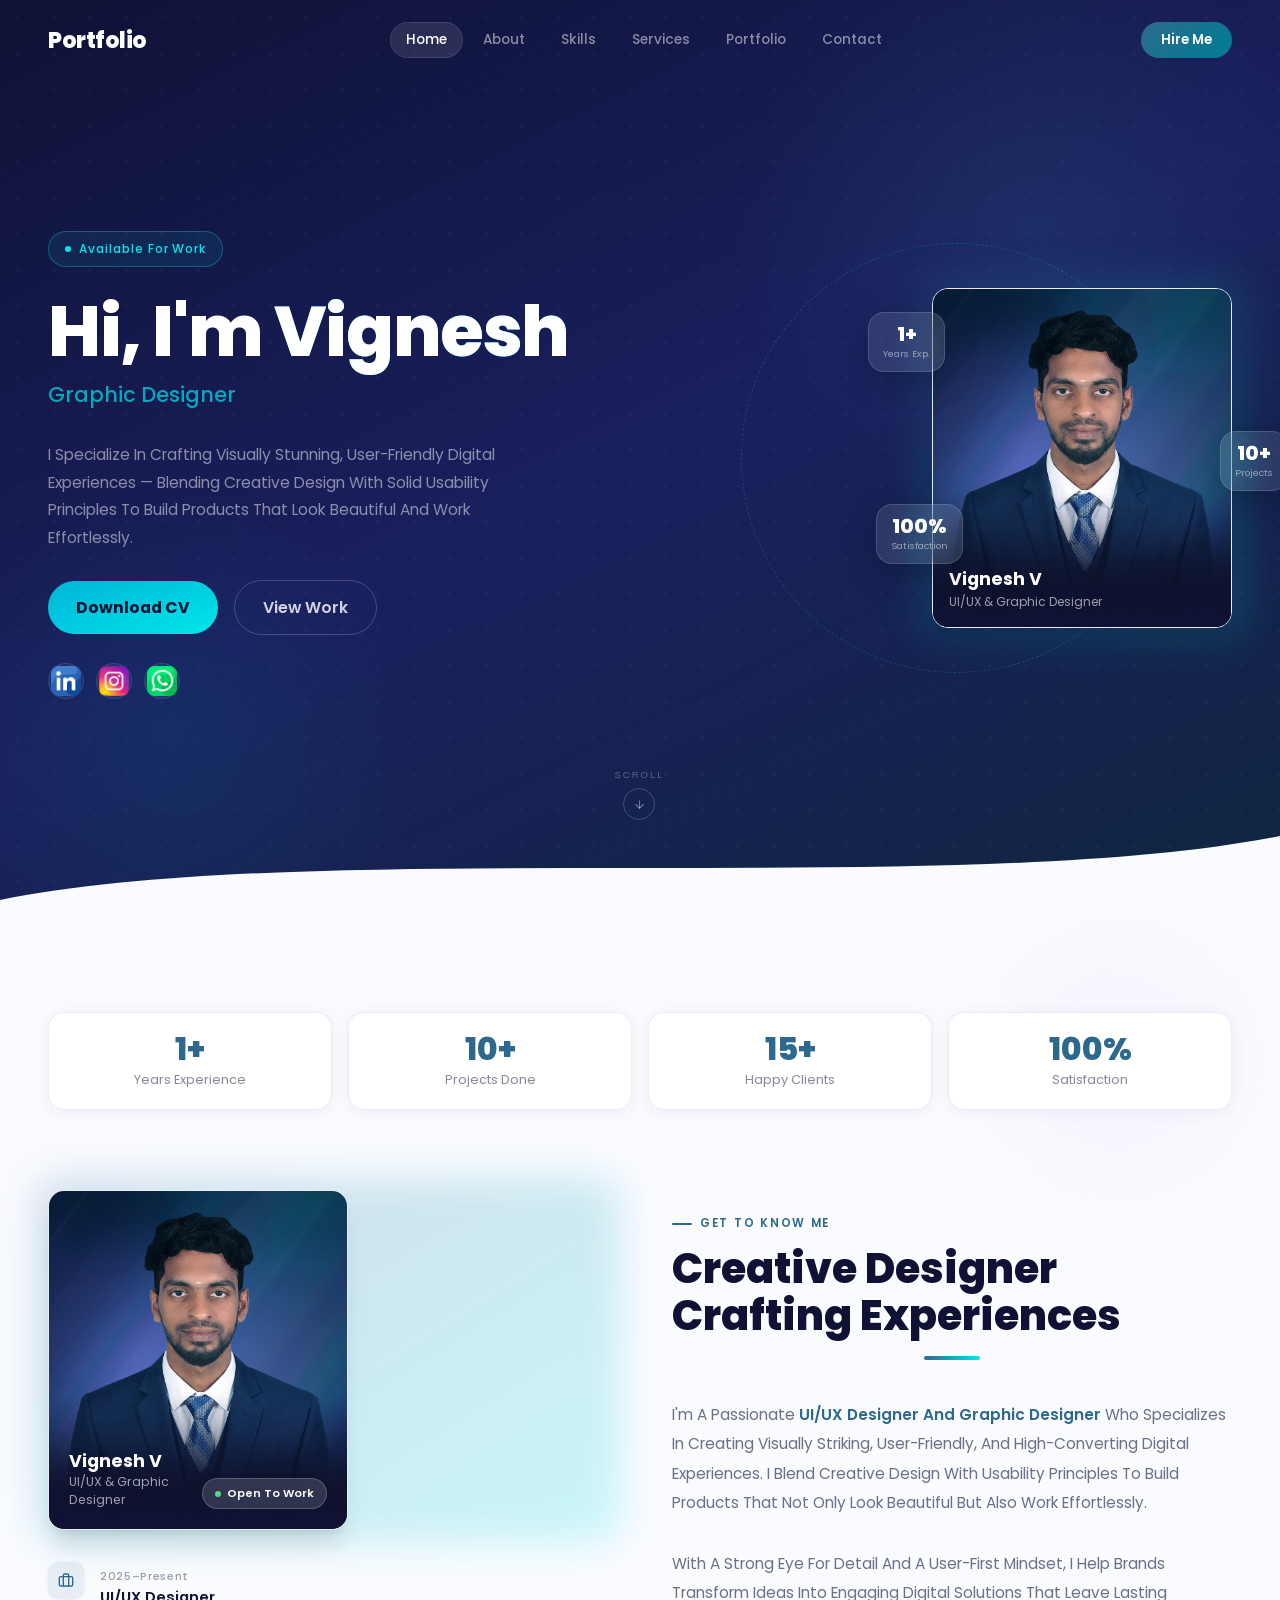
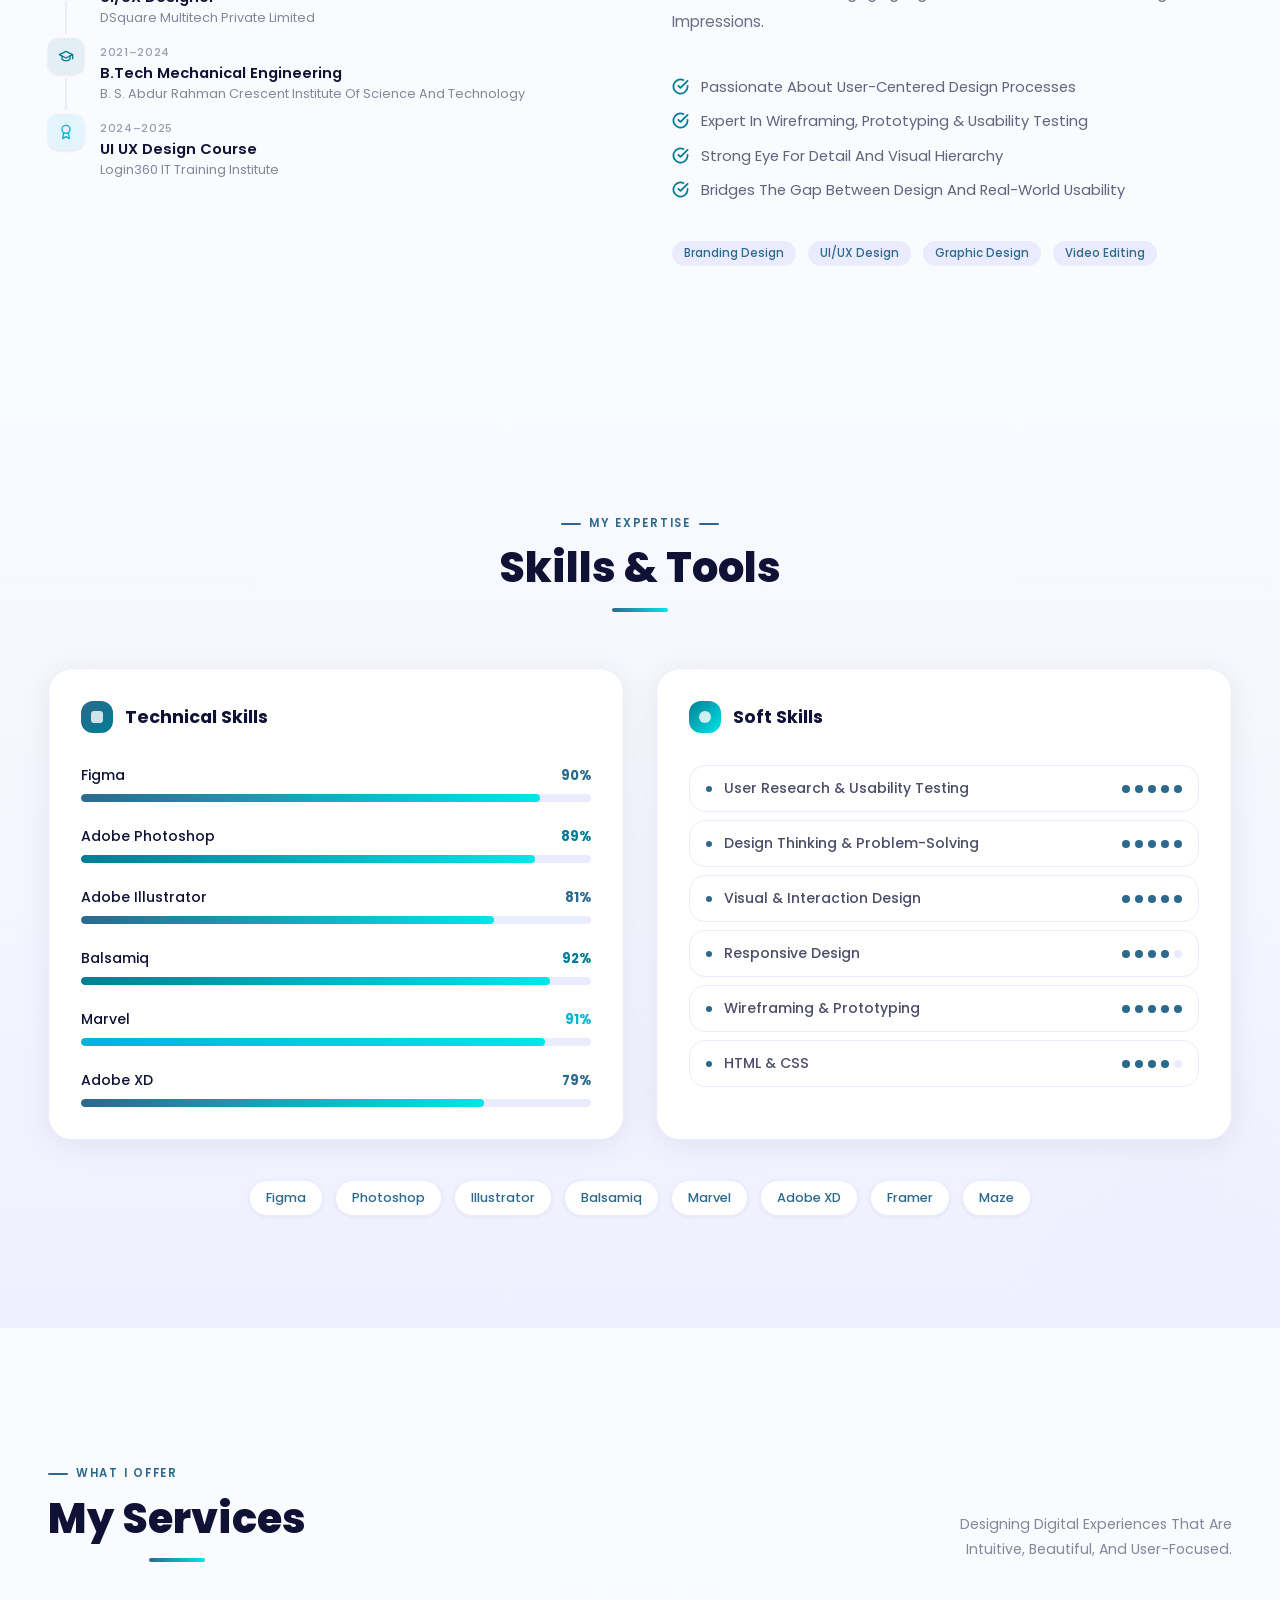
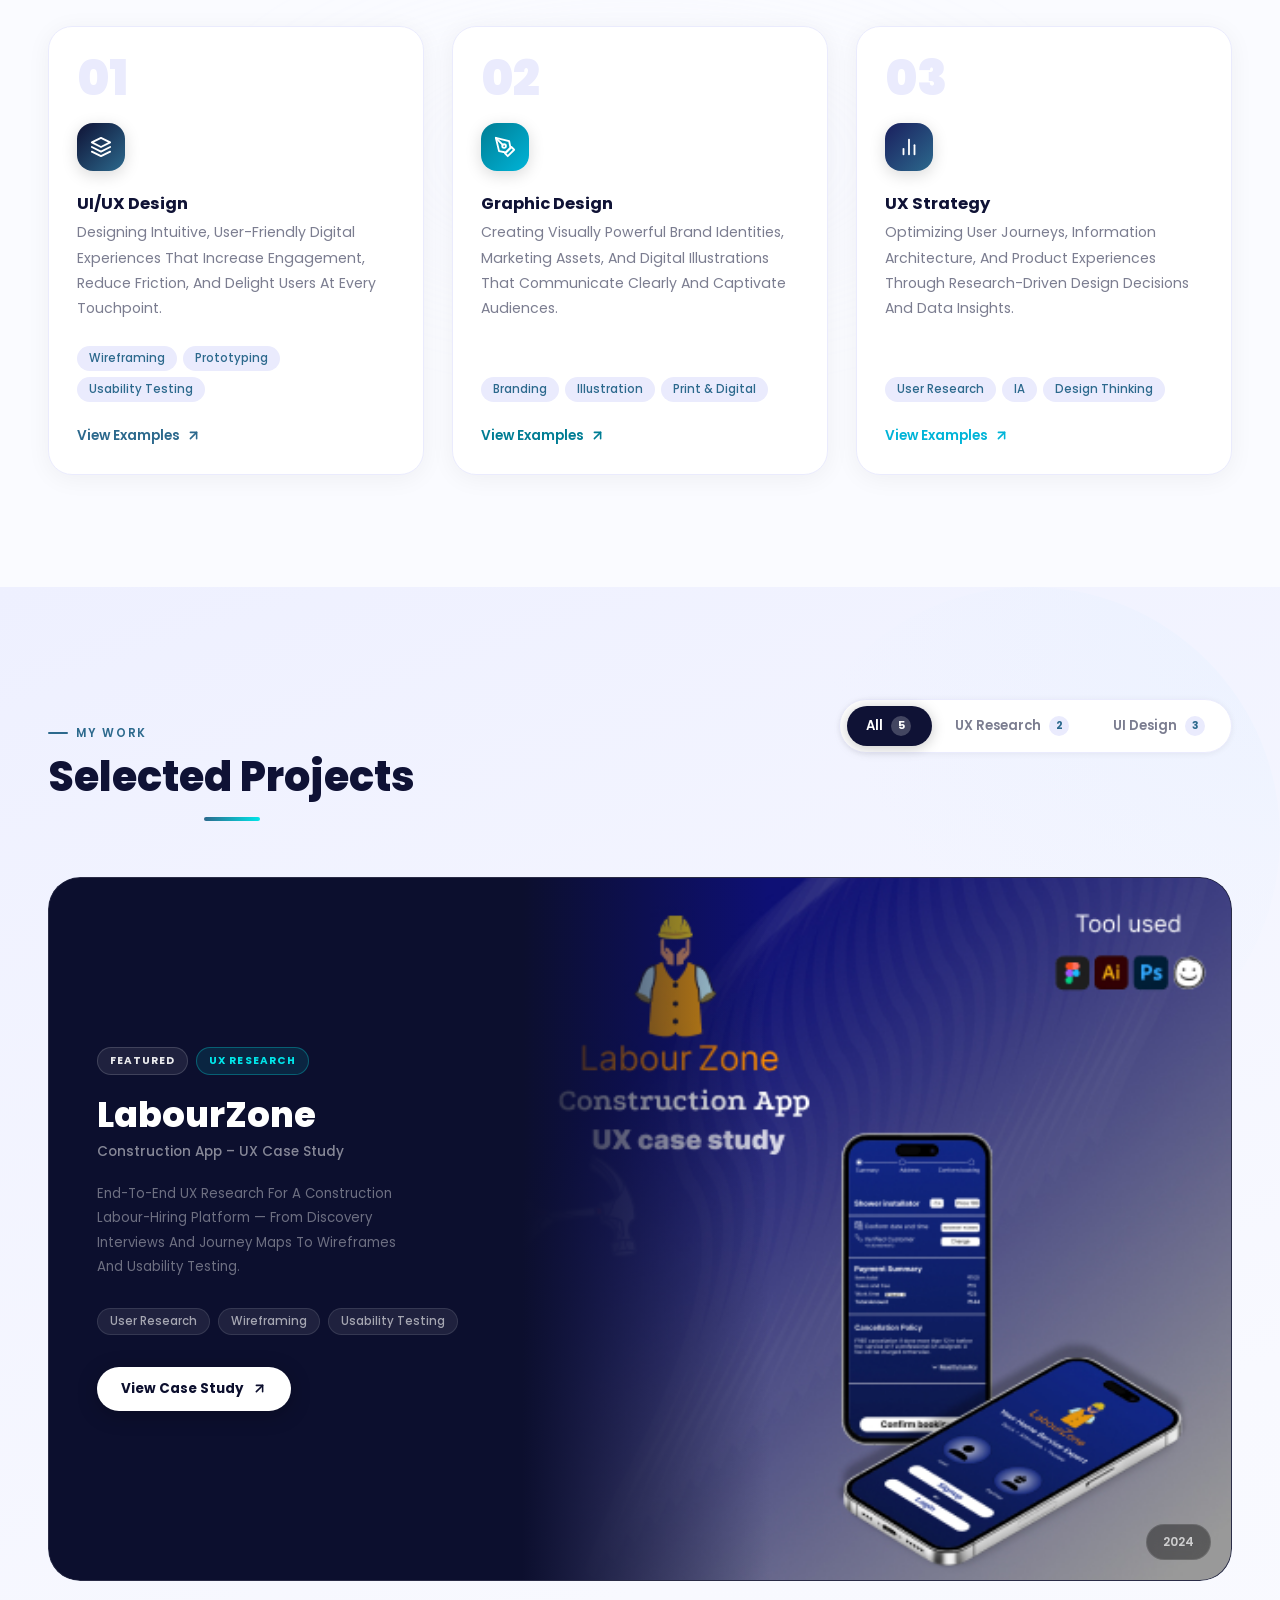
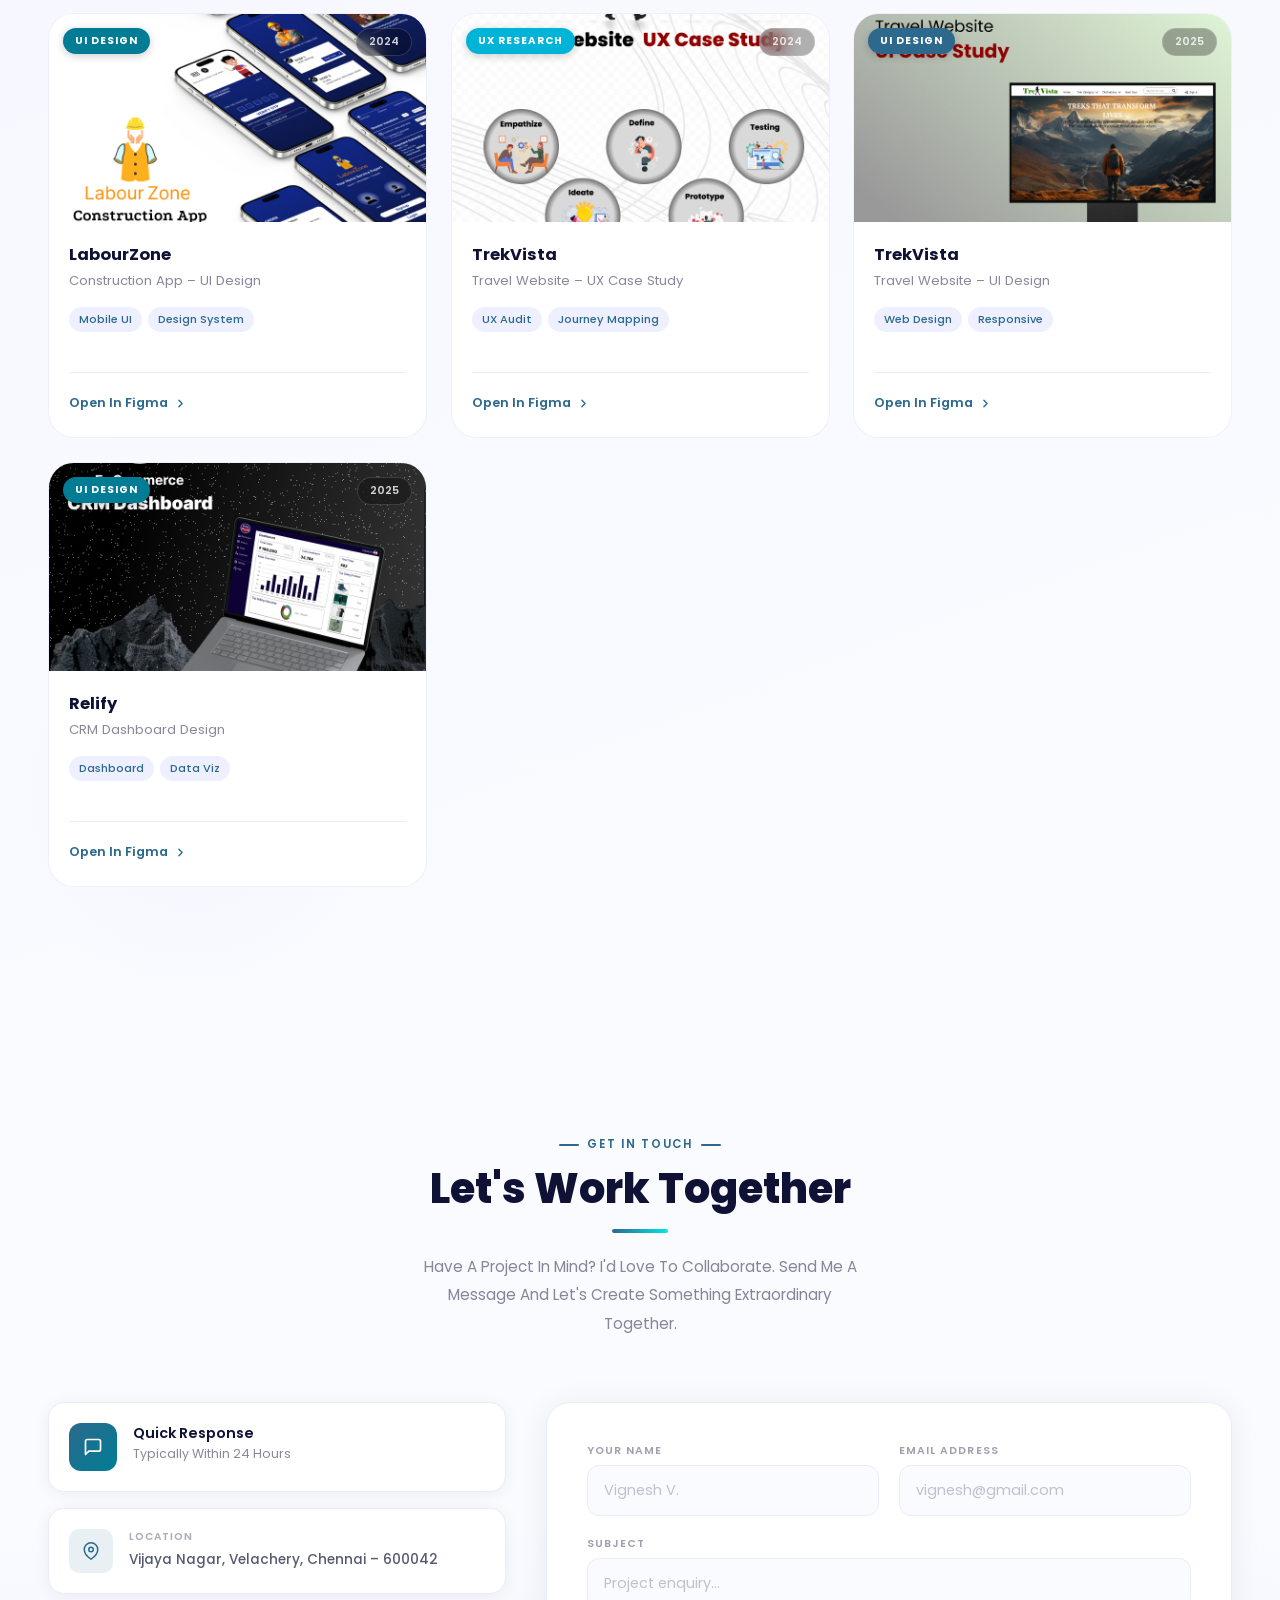
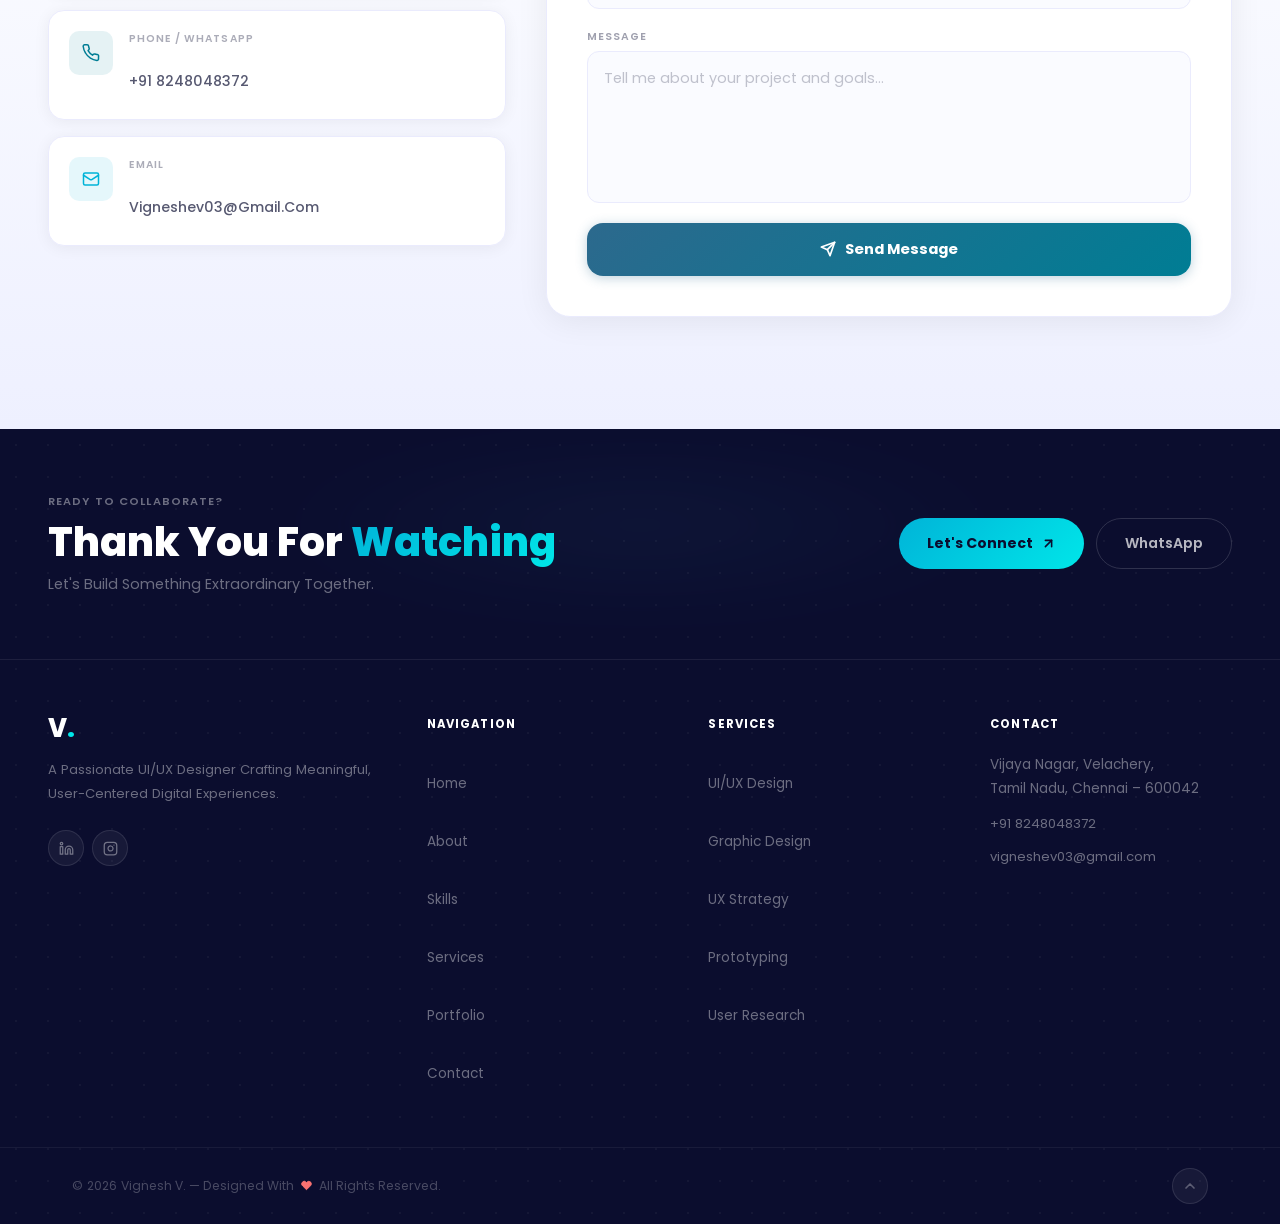
==== commit b70c4144: "change url" ====
--- a/File.html
+++ b/File.html
@@ -239,7 +239,7 @@
                 class="social-btn"
                 aria-label="LinkedIn"
               >
-              <img src="Images/linkedin.png" alt="linkedin" class="iconsize">
+              <img src="./Images/linkedin.png" alt="linkedin" class="iconsize">
               </a>
 
               <!-- Instagram -->
@@ -250,7 +250,7 @@
                 class="social-btn"
                 aria-label="Instagram"
               >
-               <img src="Images/instagram.png" alt="linkedin" class="iconsize">
+               <img src="./Images/instagram.png" alt="linkedin" class="iconsize">
               </a>
               <!-- WHATSAPP -->
               <a
@@ -260,7 +260,7 @@
                 class="social-btn"
                 aria-label="Whatsapp"
               >
-               <img src="Images/whatsapp.png" alt="linkedin" class="iconsize">
+               <img src="./Images/whatsapp.png" alt="linkedin" class="iconsize">
               </a>
 
 
@@ -288,7 +288,7 @@
                 Original: figma:asset/68ceb7bed05268b9e80538b6e86e55abcb5ccb74.png
               -->
               <img
-                src="Images/me.jpg"
+                src="./Images/me.jpg"
                 alt="Vignesh V. — UI/UX Designer"
                 class="portrait-img"
               />
@@ -450,7 +450,7 @@
                 Original: figma:asset/68ceb7bed05268b9e80538b6e86e55abcb5ccb74.png
               -->
               <img
-                src="Images/me.jpg"
+                src="./Images/me.jpg"
                 alt="Vignesh V. — UI/UX Designer"
                 class="portrait-img"
               />
@@ -1303,7 +1303,7 @@
     type: "UX Research",
     year: "2024",
     category: "UX",
-    image: "./Image/Frame 126.jpg",
+    image: "./Images/Frame 126.jpg",
     link: "https://www.figma.com/proto/DhtI1swPsRFTuEzAN8Nh1r/ux-case-study?node-id=1150-16283",
     tags: ["User Research", "Wireframing", "Usability Testing"],
     accentColor: "#2C698D",
@@ -1317,7 +1317,7 @@
     type: "UI Design",
     year: "2024",
     category: "UI",
-    image:"Images/Frame127.jpg",
+    image:"./Images/Frame127.jpg",
     link: "https://www.figma.com/proto/DhtI1swPsRFTuEzAN8Nh1r/ux-case-study?node-id=1250-4",
     tags: ["Mobile UI", "Design System", "Prototyping"],
     accentColor: "#007D94",
@@ -1331,7 +1331,7 @@
     type: "UX Research",
     year: "2024",
     category: "UX",
-    image: "Images/Frame129.jpg",
+    image: "./Images/Frame129.jpg",
     link: "https://www.figma.com/proto/DhtI1swPsRFTuEzAN8Nh1r/ux-case-study?node-id=1152-30799",
     tags: ["UX Audit", "Journey Mapping", "Information Architecture"],
     accentColor: "#00B4D8",
@@ -1345,7 +1345,7 @@
     type: "UI Design",
     year: "2025",
     category: "UI",
-    image: "Images/Frame128.jpg",
+    image: "./Images/Frame128.jpg",
     link: "https://www.figma.com/proto/DhtI1swPsRFTuEzAN8Nh1r/ux-case-study?node-id=1250-869",
     tags: ["Web Design", "Responsive", "Interaction Design"],
     accentColor: "#2C698D",
@@ -1359,7 +1359,7 @@
     type: "UI Design",
     year: "2025",
     category: "UI",
-    image: "Images/Frame130.jpg",
+    image: "./Images/Frame130.jpg",
     link: "https://www.figma.com/proto/bPXIC1hEV633Da0fHCG62K/Untitled?node-id=188-54",
     tags: ["Dashboard", "Data Viz", "SaaS UI"],
     accentColor: "#007D94",
